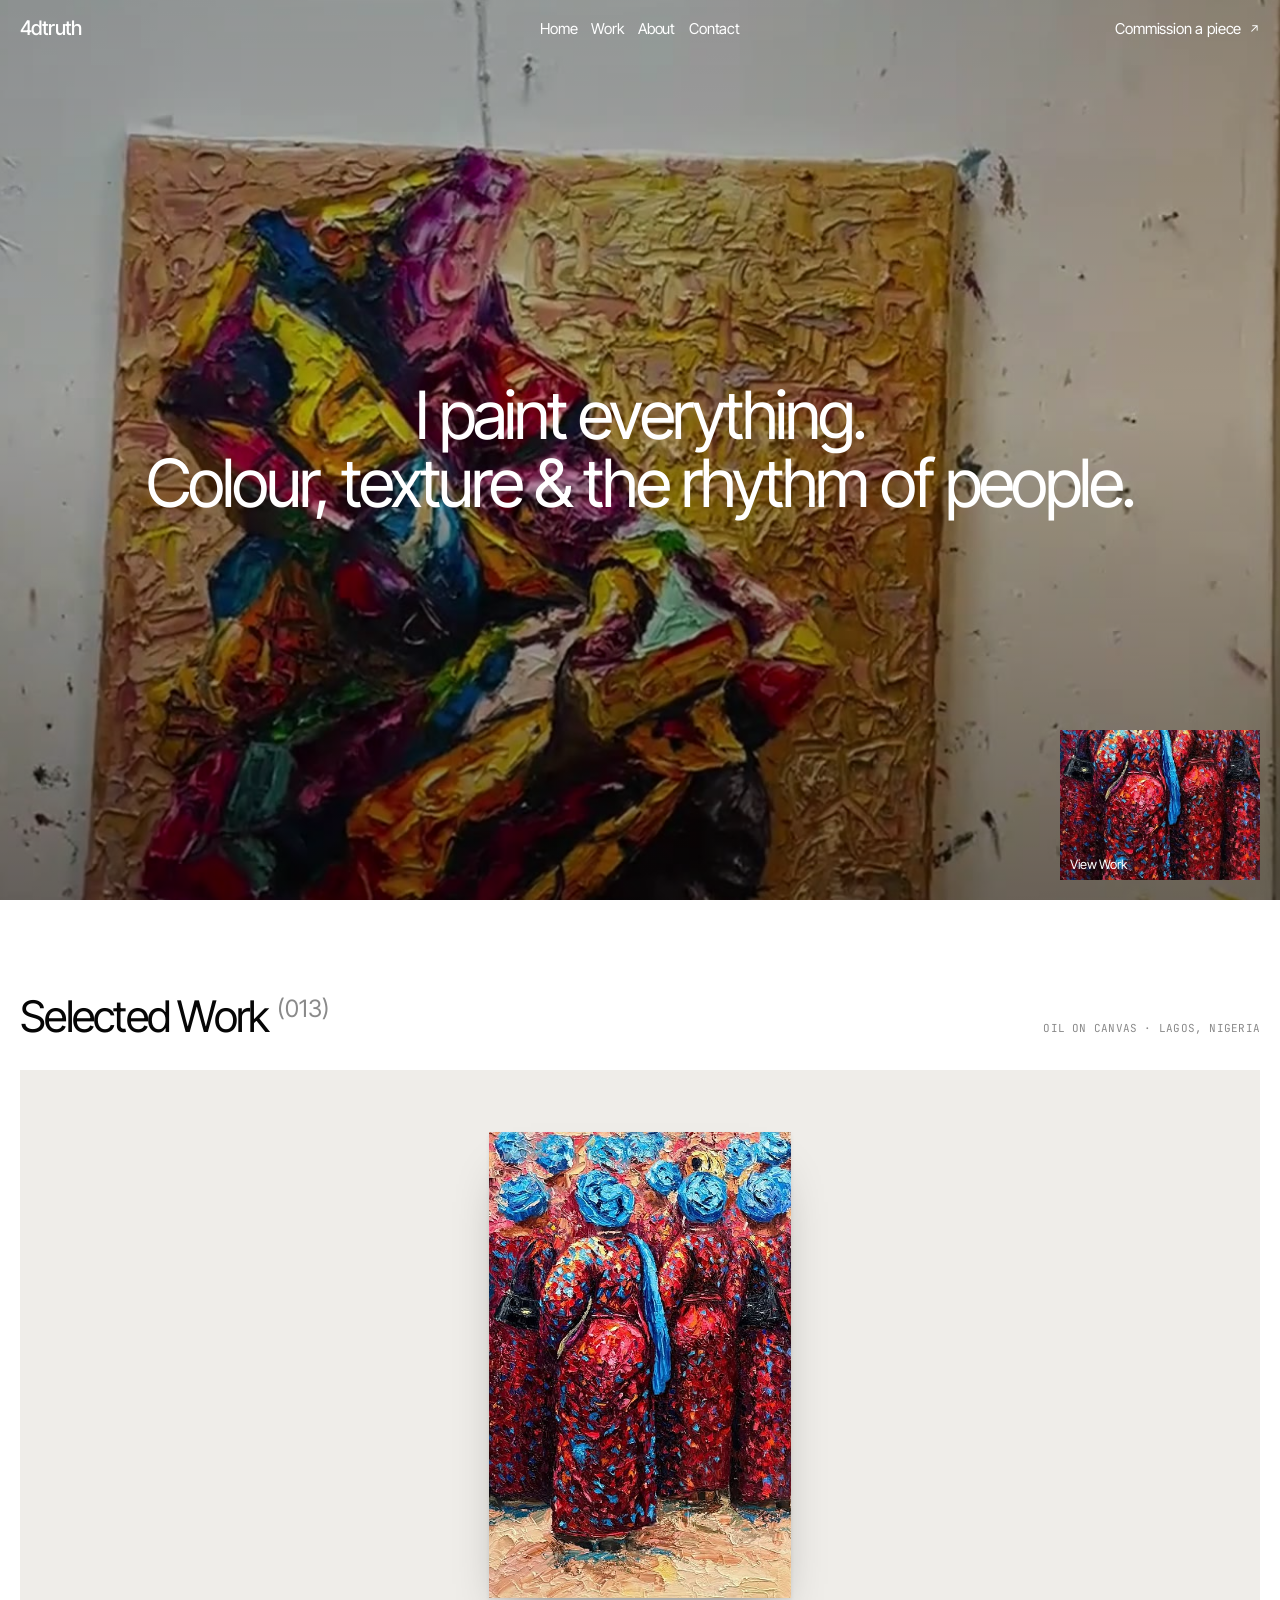
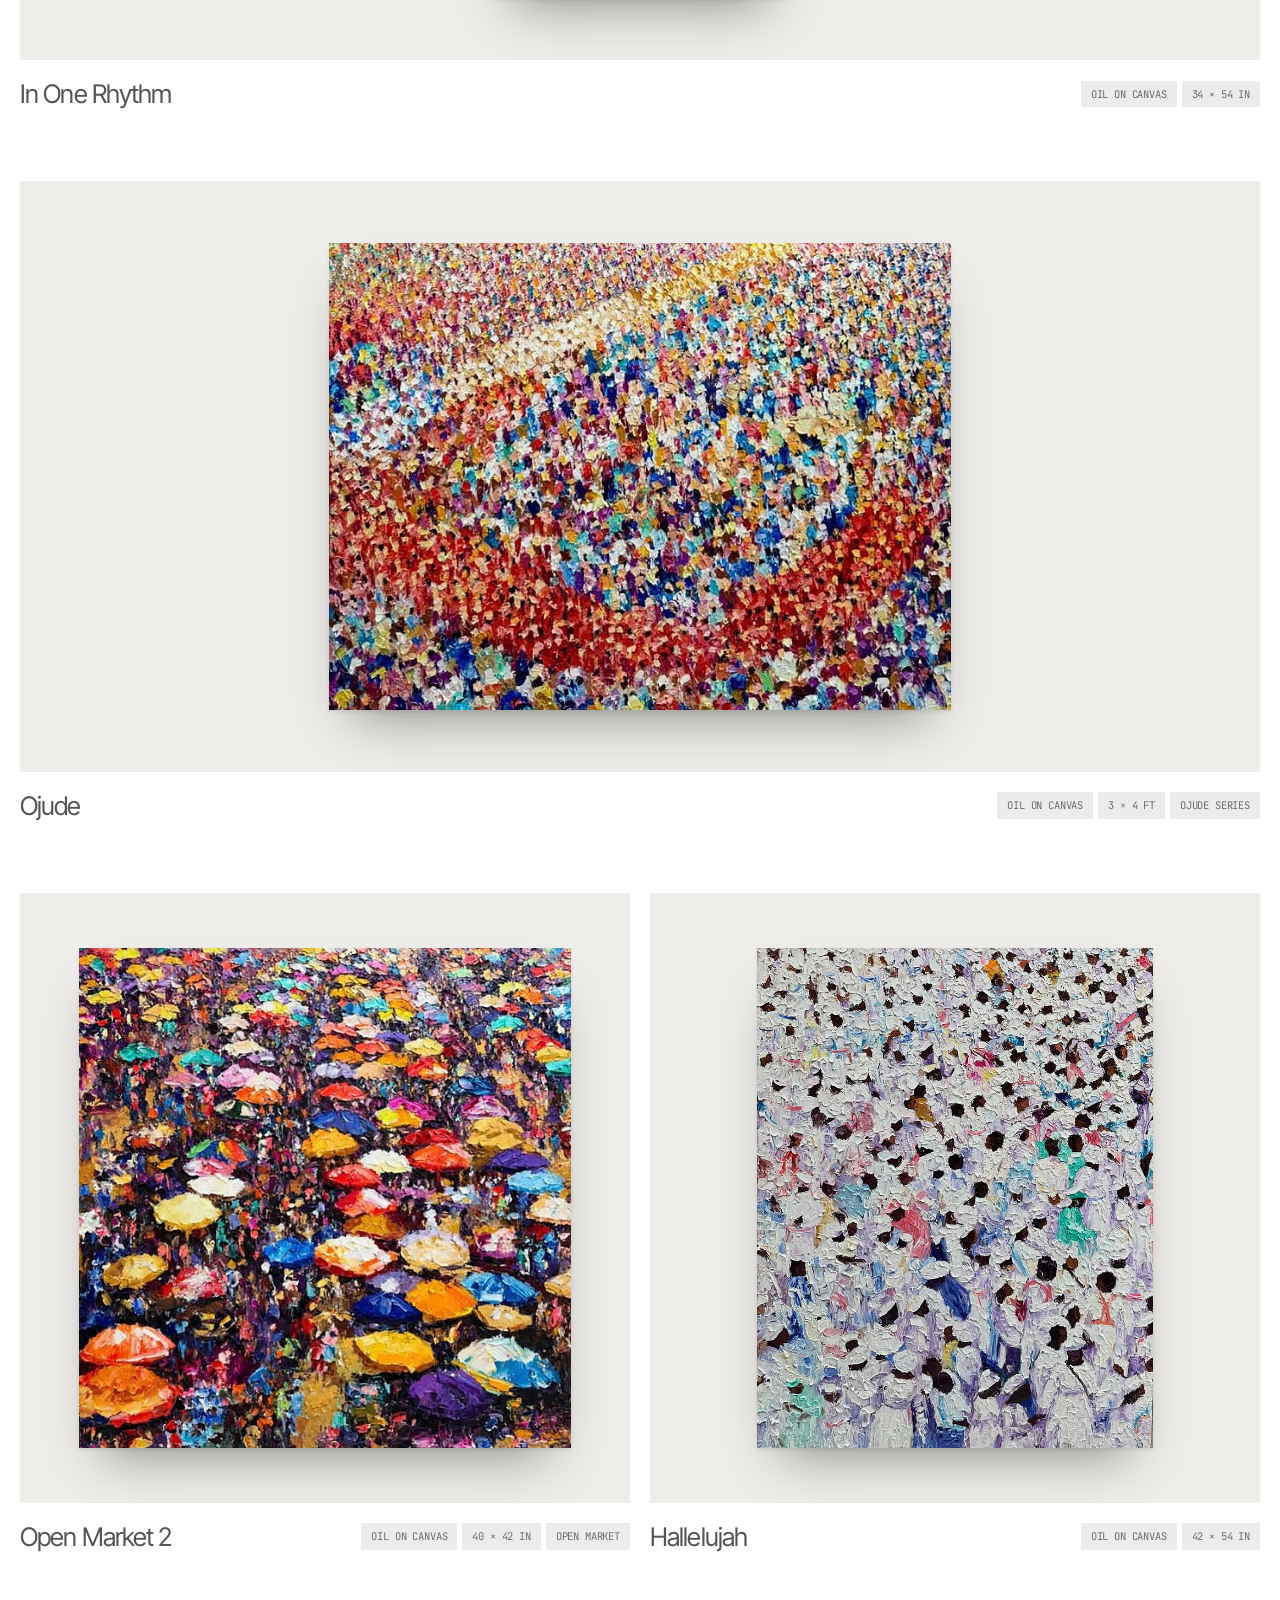
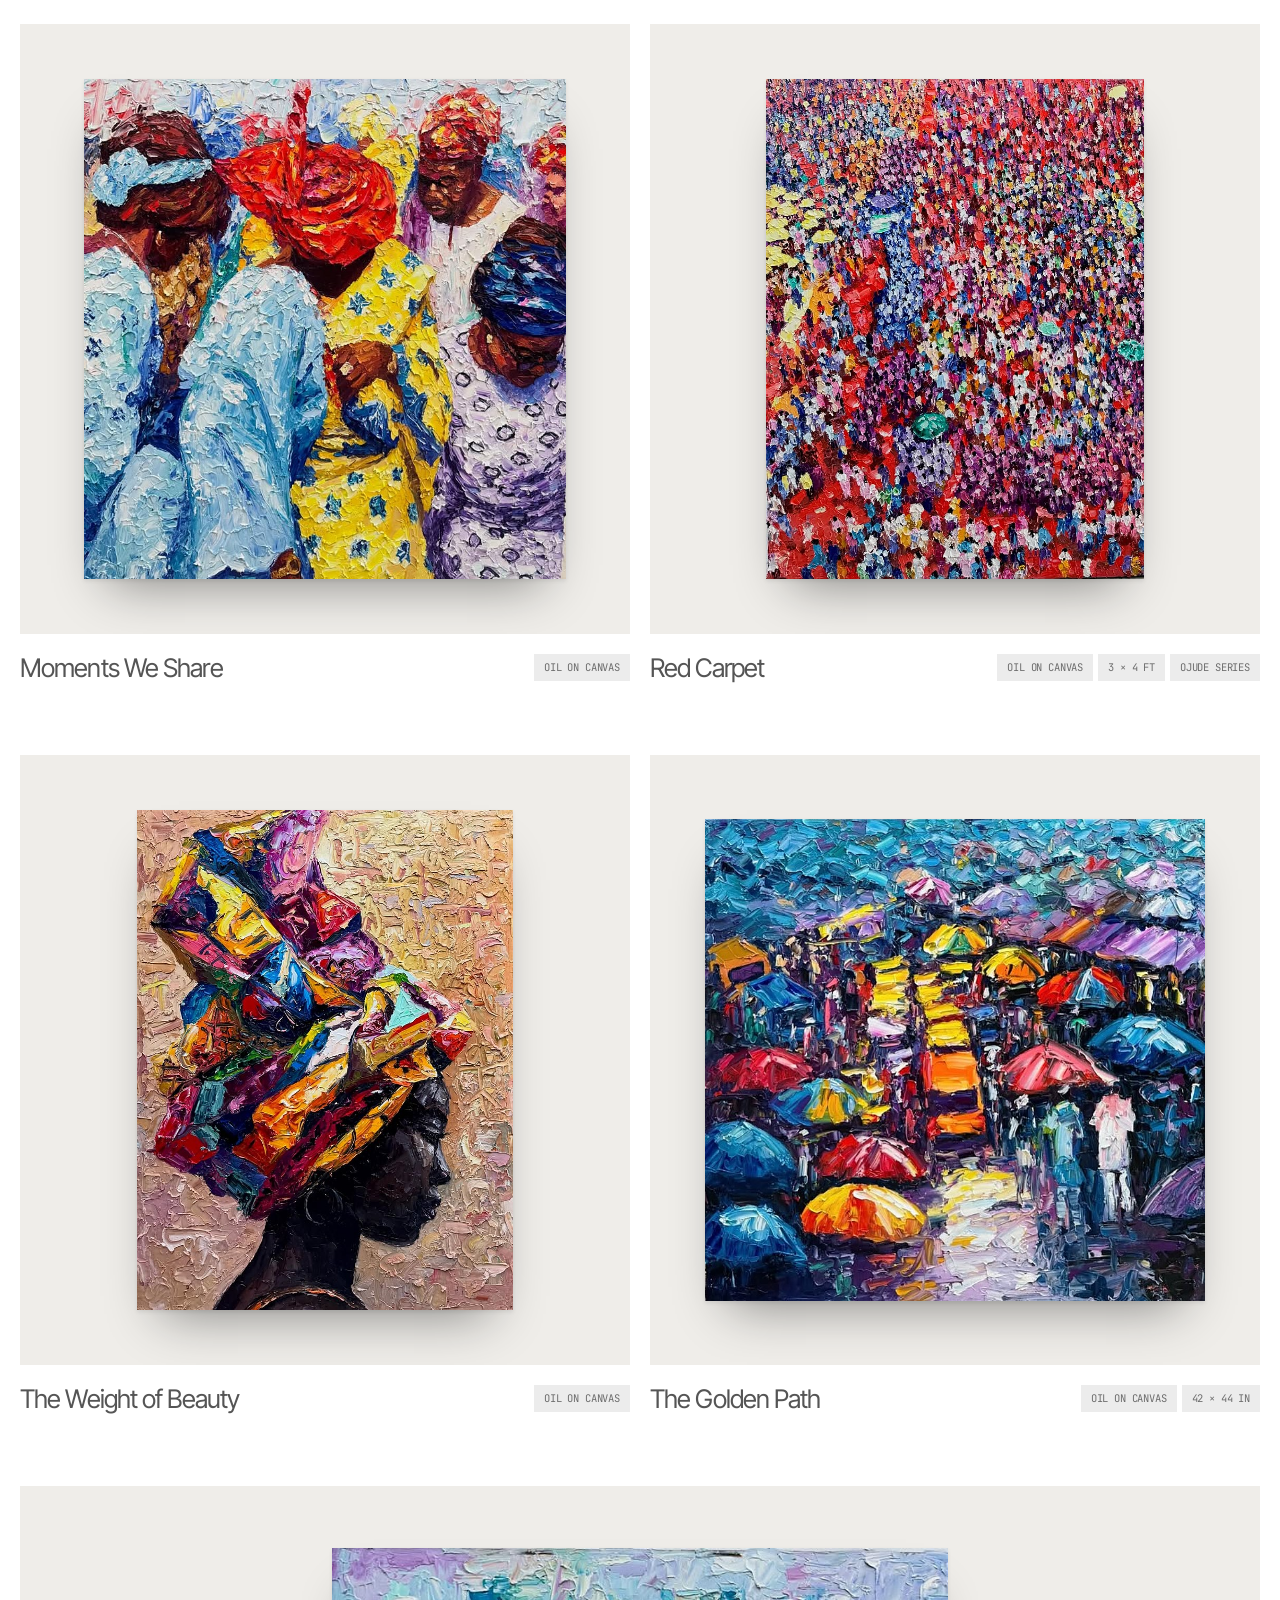
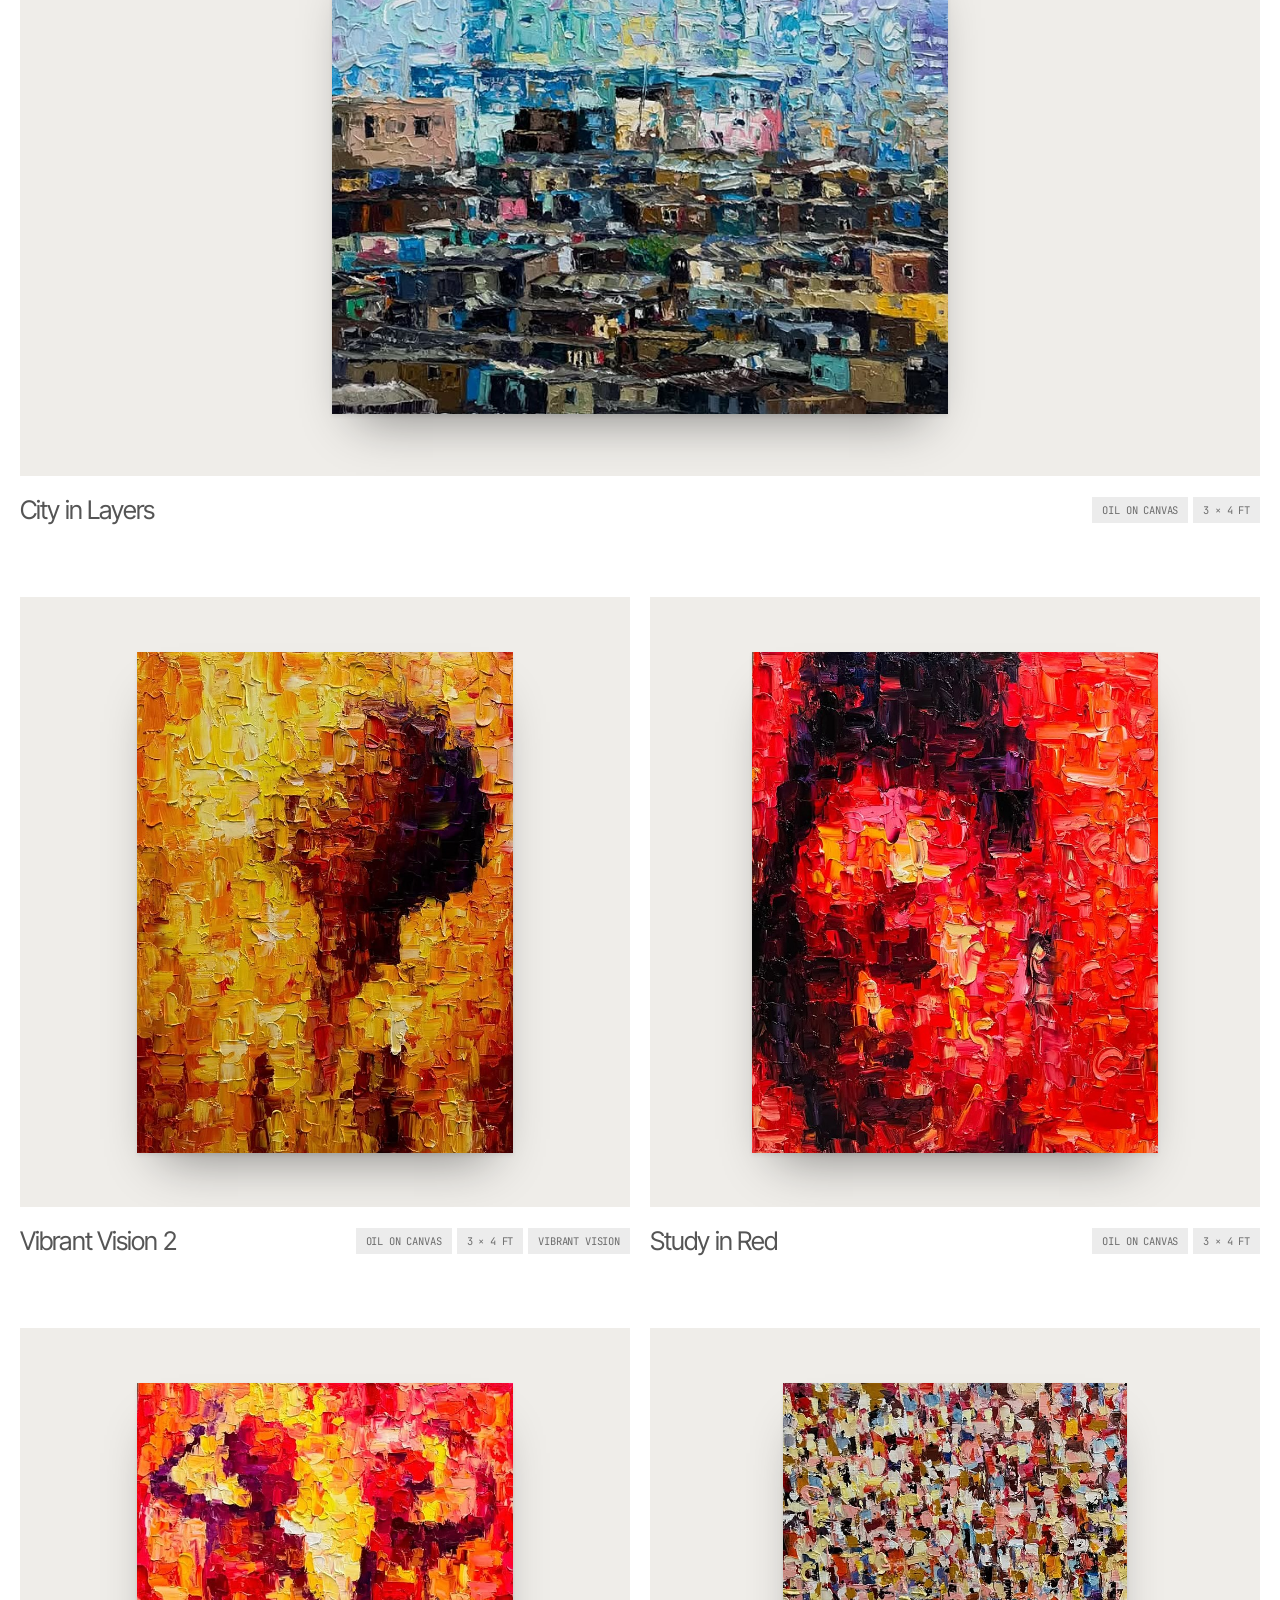
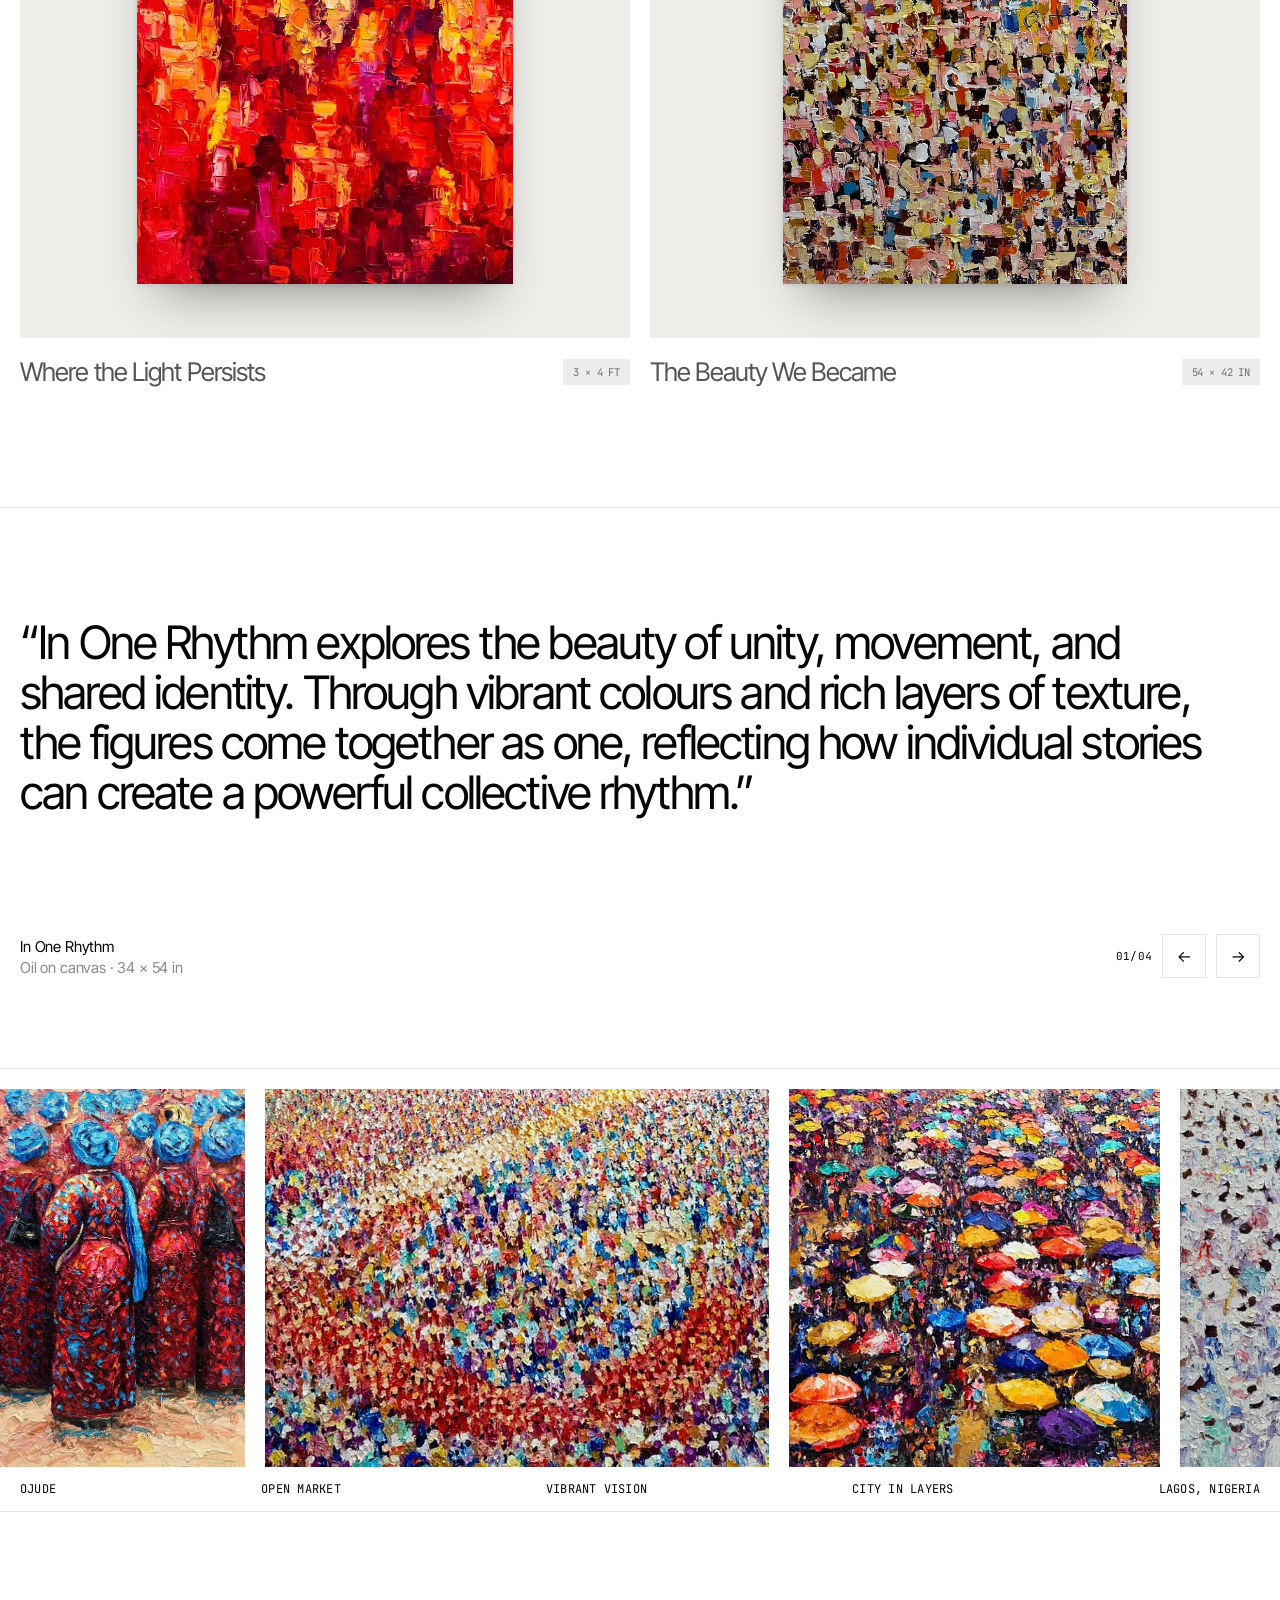
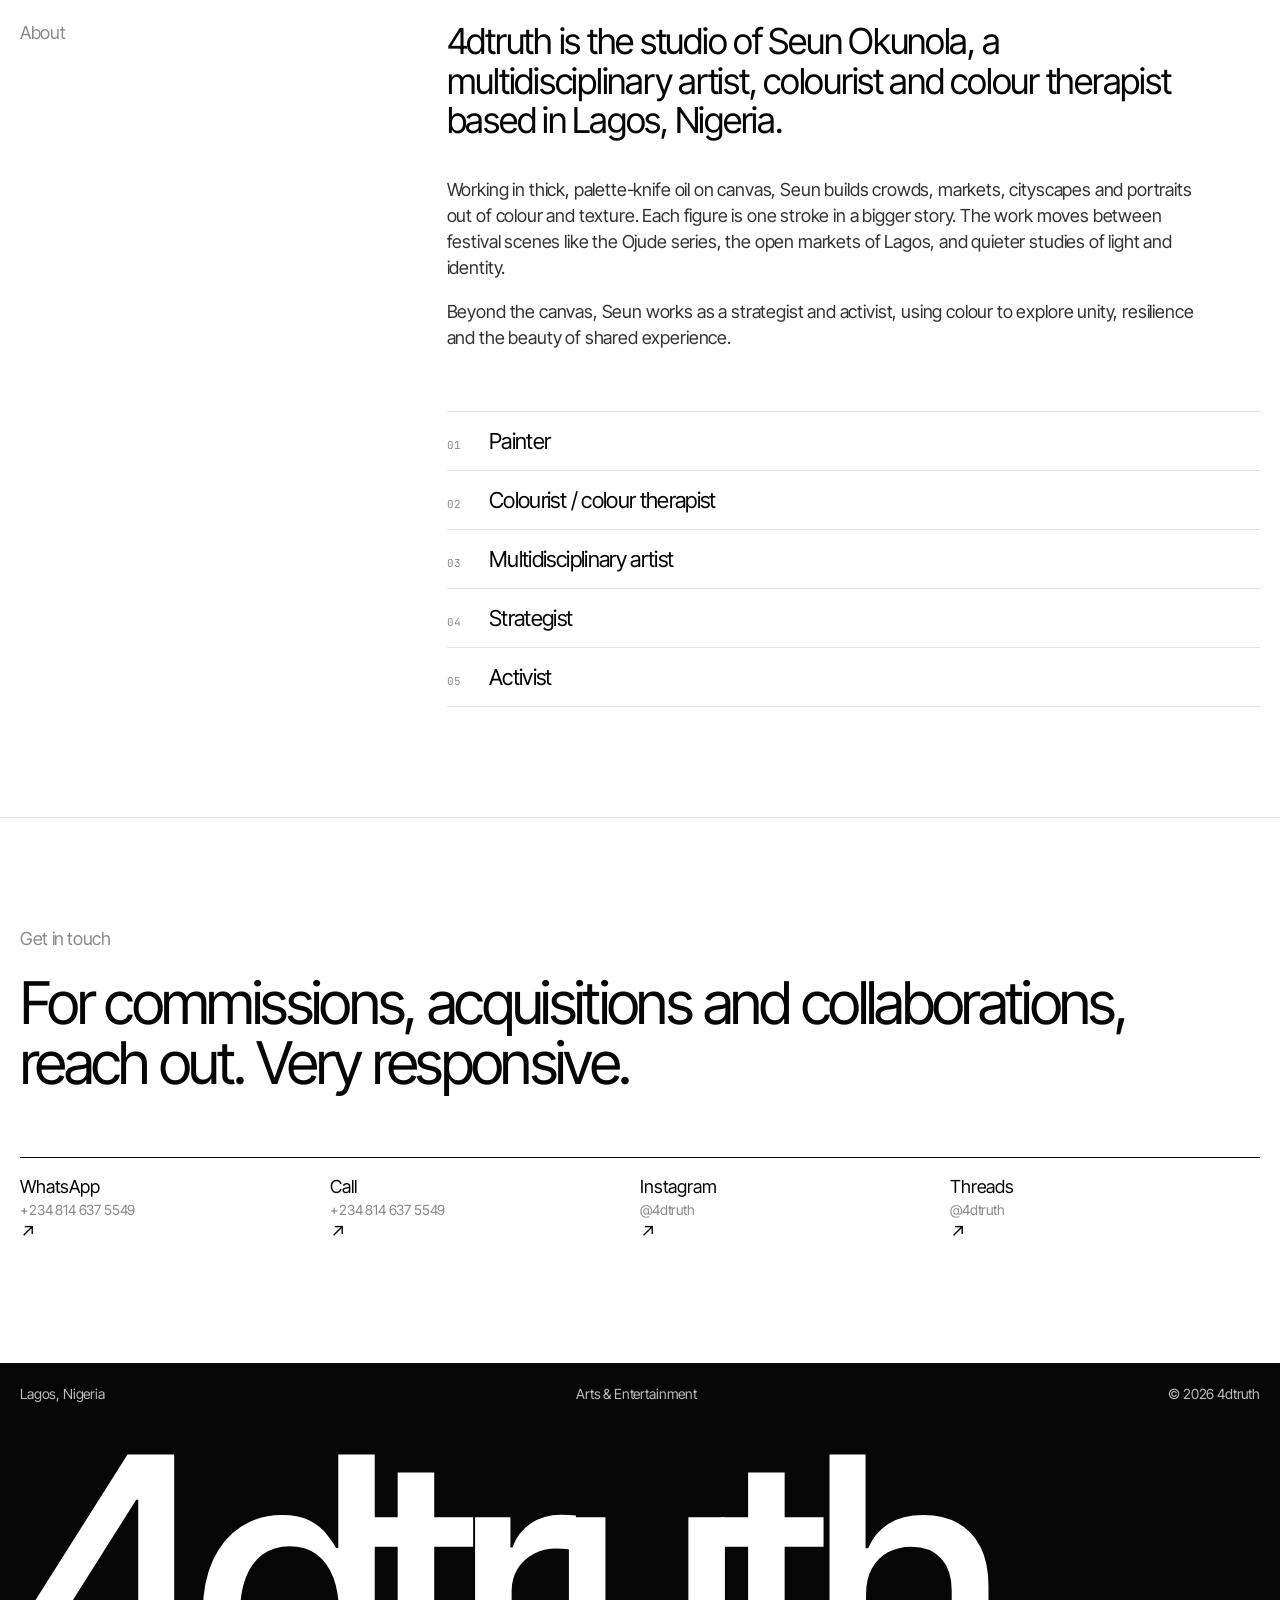
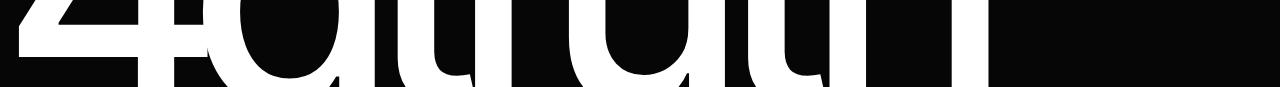
==== index.html @ c1be2c91 "Add 4dtruth portfolio website Static site modelled on the ouiwill.com layout: video hero, selected w" ====
<!DOCTYPE html>
<html lang="en">
<head>
  <meta charset="utf-8" />
  <meta name="viewport" content="width=device-width, initial-scale=1" />
  <title>4dtruth | Seun Okunola: Painter &amp; Colourist, Lagos</title>
  <meta name="description" content="4dtruth is the studio of Seun Okunola, a multidisciplinary artist and colourist based in Lagos, Nigeria. Textured oil paintings of crowds, markets, colour and people." />
  <meta property="og:title" content="4dtruth | Seun Okunola" />
  <meta property="og:description" content="I paint everything. Multidisciplinary artist and colourist based in Lagos, Nigeria." />
  <meta property="og:image" content="public/works/moments-we-share.jpg" />
  <link rel="icon" href="data:image/svg+xml,%3Csvg xmlns='http://www.w3.org/2000/svg' viewBox='0 0 32 32'%3E%3Crect width='32' height='32' fill='%23060606'/%3E%3Ctext x='16' y='22' font-family='Arial' font-weight='700' font-size='15' fill='white' text-anchor='middle'%3E4d%3C/text%3E%3C/svg%3E" />
  <link rel="preconnect" href="https://fonts.googleapis.com" />
  <link rel="preconnect" href="https://fonts.gstatic.com" crossorigin />
  <link href="https://fonts.googleapis.com/css2?family=Inter+Tight:wght@300;400;500&family=JetBrains+Mono:wght@400&display=swap" rel="stylesheet" />
  <link rel="stylesheet" href="styles.css" />
</head>
<body>
  <header class="site-header" id="header">
    <a href="#top" class="logo">4dtruth</a>
    <nav class="nav">
      <a href="#top">Home</a>
      <a href="#work">Work</a>
      <a href="#about">About</a>
      <a href="#contact">Contact</a>
    </nav>
    <a href="#contact" class="cta">Commission a piece <span aria-hidden="true">↗</span></a>
  </header>

  <main id="top">
    <!-- Hero -->
    <section class="hero">
      <video class="hero-media" autoplay muted loop playsinline poster="public/media/studio-poster.jpg">
        <source src="public/media/studio.mp4" type="video/mp4" />
      </video>
      <div class="hero-shade"></div>
      <h1 class="hero-title">I paint everything.<br />Colour, texture &amp; the rhythm of people.</h1>
      <a href="#work" class="hero-tile" aria-label="View selected work">
        <img src="public/works/in-one-rhythm.jpg" alt="" />
        <span>View Work</span>
      </a>
    </section>

    <!-- Work -->
    <section class="work" id="work">
      <div class="section-head">
        <h2>Selected Work <span class="count">(<span id="work-count">00</span>)</span></h2>
        <p class="mono">Oil on canvas · Lagos, Nigeria</p>
      </div>
      <div class="grid" id="grid"></div>
    </section>

    <!-- Statements slider -->
    <section class="statements" aria-label="Artist statements">
      <div class="statement-track" id="statements"></div>
      <div class="statement-foot">
        <div class="statement-meta" id="statement-meta"></div>
        <div class="statement-ctrl">
          <span class="mono" id="statement-index">01/04</span>
          <button class="arrow" id="prev" aria-label="Previous">←</button>
          <button class="arrow" id="next" aria-label="Next">→</button>
        </div>
      </div>
    </section>

    <!-- Moving strip of works -->
    <section class="strip" aria-label="Works in motion">
      <div class="strip-track" id="strip"></div>
      <div class="strip-names mono">
        <span>Ojude</span><span>Open Market</span><span>Vibrant Vision</span><span>City in Layers</span><span>Lagos, Nigeria</span>
      </div>
    </section>

    <!-- About -->
    <section class="about" id="about">
      <p class="label">About</p>
      <div class="about-body">
        <p class="lead">4dtruth is the studio of Seun Okunola, a multidisciplinary artist, colourist and colour therapist based in Lagos, Nigeria.</p>
        <p>Working in thick, palette-knife oil on canvas, Seun builds crowds, markets, cityscapes and portraits out of colour and texture. Each figure is one stroke in a bigger story. The work moves between festival scenes like the Ojude series, the open markets of Lagos, and quieter studies of light and identity.</p>
        <p>Beyond the canvas, Seun works as a strategist and activist, using colour to explore unity, resilience and the beauty of shared experience.</p>
      </div>
      <ul class="disciplines">
        <li><span class="mono">01</span>Painter</li>
        <li><span class="mono">02</span>Colourist / colour therapist</li>
        <li><span class="mono">03</span>Multidisciplinary artist</li>
        <li><span class="mono">04</span>Strategist</li>
        <li><span class="mono">05</span>Activist</li>
      </ul>
    </section>

    <!-- Contact -->
    <section class="contact" id="contact">
      <p class="label">Get in touch</p>
      <h2 class="contact-title">For commissions, acquisitions and collaborations, reach out. Very responsive.</h2>
      <div class="contact-links">
        <a href="https://wa.me/2348146375549" target="_blank" rel="noopener">WhatsApp <span>+234 814 637 5549</span> ↗</a>
        <a href="tel:+2348146375549">Call <span>+234 814 637 5549</span> ↗</a>
        <a href="https://www.instagram.com/4dtruth/" target="_blank" rel="noopener">Instagram <span>@4dtruth</span> ↗</a>
        <a href="https://www.threads.net/@4dtruth" target="_blank" rel="noopener">Threads <span>@4dtruth</span> ↗</a>
      </div>
    </section>
  </main>

  <footer class="footer">
    <div class="footer-row">
      <span>Lagos, Nigeria</span>
      <span>Arts &amp; Entertainment</span>
      <span>© <span id="year"></span> 4dtruth</span>
    </div>
    <div class="wordmark">4dtruth</div>
  </footer>

  <!-- Lightbox -->
  <div class="lightbox" id="lightbox" aria-hidden="true" role="dialog" aria-modal="true">
    <button class="lb-close" id="lb-close" aria-label="Close">Close ✕</button>
    <button class="lb-nav lb-prev" id="lb-prev" aria-label="Previous work">←</button>
    <figure class="lb-figure">
      <img id="lb-img" alt="" />
      <figcaption>
        <h3 id="lb-title"></h3>
        <div class="tags" id="lb-tags"></div>
        <p id="lb-desc"></p>
      </figcaption>
    </figure>
    <button class="lb-nav lb-next" id="lb-next" aria-label="Next work">→</button>
  </div>

  <script src="main.js"></script>
</body>
</html>
---- styles.css ----
:root {
  --ink: #060606;
  --muted: #8a8a8a;
  --line: #e4e4e4;
  --tag: #ececec;
  --bg: #ffffff;
  --pad: 20px;
  --sans: "Inter Tight", "Helvetica Neue", Helvetica, Arial, sans-serif;
  --mono: "JetBrains Mono", ui-monospace, Menlo, monospace;
}

* { box-sizing: border-box; margin: 0; padding: 0; }
html { scroll-behavior: smooth; }
body {
  font-family: var(--sans);
  color: var(--ink);
  background: var(--bg);
  font-weight: 400;
  letter-spacing: -0.01em;
  -webkit-font-smoothing: antialiased;
}
img, video { display: block; max-width: 100%; }
a { color: inherit; text-decoration: none; }
button { font: inherit; color: inherit; background: none; border: 0; cursor: pointer; }
.mono { font-family: var(--mono); font-size: 11px; letter-spacing: 0.02em; text-transform: uppercase; }

/* Header */
.site-header {
  position: fixed; inset: 0 0 auto 0; z-index: 50;
  display: grid; grid-template-columns: 1fr auto 1fr; align-items: center;
  padding: 16px var(--pad);
  color: #fff;
  transition: color .35s ease, background-color .35s ease;
}
.site-header.solid { color: var(--ink); background: rgba(255,255,255,.92); backdrop-filter: blur(10px); }
.logo { font-size: 20px; font-weight: 500; letter-spacing: -0.03em; }
.nav { display: flex; gap: 14px; font-size: 15px; }
.nav a, .cta { opacity: 1; transition: opacity .2s; }
.nav a:hover, .cta:hover { opacity: .55; }
.cta { justify-self: end; font-size: 15px; }
.cta span { font-size: 12px; margin-left: 4px; }

/* Hero */
.hero { position: relative; height: 100vh; min-height: 560px; overflow: hidden; background: #111; }
.hero-media { position: absolute; inset: 0; width: 100%; height: 100%; object-fit: cover; transform: scale(1.04); }
.hero-shade { position: absolute; inset: 0; background: linear-gradient(180deg, rgba(0,0,0,.35) 0%, rgba(0,0,0,.25) 45%, rgba(0,0,0,.5) 100%); }
.hero-title {
  position: absolute; left: 50%; top: 50%; transform: translate(-50%, -50%);
  width: min(92vw, 1100px); text-align: center; color: #fff;
  font-weight: 400; font-size: clamp(34px, 5.2vw, 72px); line-height: 1.02; letter-spacing: -0.045em;
}
.hero-tile {
  position: absolute; right: var(--pad); bottom: var(--pad);
  width: 200px; aspect-ratio: 4/3; overflow: hidden; color: #fff;
}
.hero-tile img { width: 100%; height: 100%; object-fit: cover; transition: transform .6s ease; }
.hero-tile:hover img { transform: scale(1.06); }
.hero-tile span { position: absolute; left: 10px; bottom: 8px; font-size: 13px; }

/* Section head */
.section-head {
  display: flex; justify-content: space-between; align-items: baseline;
  padding: 90px var(--pad) 28px;
}
.section-head h2 { font-size: clamp(28px, 3.4vw, 48px); font-weight: 400; letter-spacing: -0.04em; }
.count { color: var(--muted); font-size: .55em; vertical-align: super; letter-spacing: 0; }
.section-head .mono { color: var(--muted); }

/* Grid */
.grid { display: grid; grid-template-columns: 1fr 1fr; gap: 72px 20px; padding: 0 var(--pad) 120px; }
.card { cursor: pointer; }
.card.wide { grid-column: 1 / -1; }
/* Each painting hangs whole on a soft "gallery wall", never cropped */
.card-media {
  position: relative; overflow: hidden; background: var(--wall, #efede9);
  aspect-ratio: 1 / 1; display: flex; align-items: center; justify-content: center;
  padding: 9%;
}
.card.wide .card-media { aspect-ratio: 21 / 10; padding: 5% 8%; }
.card-media img {
  width: auto; height: auto; max-width: 100%; max-height: 100%; object-fit: contain;
  box-shadow: 0 2px 4px rgba(0,0,0,.08), 0 28px 50px -24px rgba(0,0,0,.45);
  transition: transform 1.1s cubic-bezier(.2,.7,.2,1);
}
.card:hover .card-media img { transform: scale(1.03); }
.card-info { display: flex; justify-content: space-between; align-items: center; gap: 16px; padding-top: 18px; }
.card-info h3 { font-size: clamp(22px, 2vw, 28px); font-weight: 400; letter-spacing: -0.035em; color: #555; transition: color .2s; white-space: nowrap; }
.card:hover .card-info h3 { color: var(--ink); }
.tags { display: flex; flex-wrap: wrap; gap: 5px; justify-content: flex-end; }
.tag { font-family: var(--mono); font-size: 10.5px; text-transform: uppercase; color: #6d6d6d; background: var(--tag); padding: 8px 10px; line-height: 1; }

/* Statements */
.statements { border-top: 1px solid var(--line); padding: 110px var(--pad) 90px; overflow: hidden; }
.statement-track { position: relative; min-height: 260px; }
.statement {
  position: absolute; inset: 0;
  font-size: clamp(26px, 3.6vw, 52px); line-height: 1.08; letter-spacing: -0.04em; max-width: 1200px;
  opacity: 0; transform: translateY(20px); transition: opacity .7s ease, transform .7s ease;
}
.statement.active { opacity: 1; transform: none; position: relative; }
.statement-foot { display: flex; justify-content: space-between; align-items: flex-end; margin-top: 56px; gap: 20px; }
.statement-meta { font-size: 15px; line-height: 1.4; }
.statement-meta small { display: block; color: var(--muted); font-size: 15px; }
.statement-ctrl { display: flex; align-items: center; gap: 10px; }
.arrow { width: 44px; height: 44px; border: 1px solid var(--line); font-size: 16px; transition: background .2s, color .2s; }
.arrow:hover { background: var(--ink); color: #fff; }

/* Moving strip */
.strip { overflow: hidden; border-top: 1px solid var(--line); padding-top: 20px; }
.strip-track { display: flex; gap: 20px; width: max-content; animation: drift 70s linear infinite; }
.strip:hover .strip-track { animation-play-state: paused; }
.strip-track img { height: clamp(260px, 42vh, 460px); width: auto; }
@keyframes drift { to { transform: translateX(-50%); } }
.strip-names { display: flex; justify-content: space-between; padding: 14px var(--pad); border-bottom: 1px solid var(--line); font-size: 12px; }

/* About */
.about { display: grid; grid-template-columns: 1fr 2fr; gap: 20px; padding: 110px var(--pad); border-bottom: 1px solid var(--line); }
.label { color: var(--muted); font-size: 18px; letter-spacing: -0.02em; }
.about-body p { font-size: 18px; line-height: 1.45; max-width: 760px; color: #333; }
.about-body p + p { margin-top: 18px; }
.about-body .lead { font-size: clamp(26px, 2.8vw, 40px); line-height: 1.1; letter-spacing: -0.035em; color: var(--ink); margin-bottom: 36px; }
.disciplines { grid-column: 2; list-style: none; margin-top: 40px; border-top: 1px solid var(--line); }
.disciplines li { display: flex; gap: 28px; align-items: baseline; padding: 16px 0; border-bottom: 1px solid var(--line); font-size: 22px; letter-spacing: -0.03em; }
.disciplines .mono { color: var(--muted); }

/* Contact */
.contact { padding: 110px var(--pad) 120px; }
.contact-title { font-size: clamp(32px, 4.6vw, 68px); font-weight: 400; letter-spacing: -0.045em; line-height: 1.02; max-width: 1200px; margin: 24px 0 64px; }
.contact-links { display: grid; grid-template-columns: repeat(4, 1fr); border-top: 1px solid var(--ink); }
.contact-links a { padding: 18px 0 0; font-size: 18px; transition: opacity .2s; }
.contact-links a:hover { opacity: .5; }
.contact-links span { display: block; color: var(--muted); font-size: 14px; margin: 4px 0; }

/* Footer */
.footer { background: var(--ink); color: #fff; padding: 22px var(--pad) 0; overflow: hidden; }
.footer-row { display: flex; justify-content: space-between; font-size: 14px; color: #bbb; }
.wordmark { font-size: 27vw; font-weight: 500; letter-spacing: -0.07em; line-height: .8; margin: 40px 0 -2.5vw -1vw; white-space: nowrap; }

/* Lightbox */
.lightbox {
  position: fixed; inset: 0; z-index: 100; background: #fff;
  display: grid; grid-template-columns: 80px 1fr 80px; align-items: center;
  opacity: 0; pointer-events: none; transition: opacity .35s ease;
}
.lightbox.open { opacity: 1; pointer-events: auto; }
.lb-figure { display: grid; grid-template-columns: minmax(0, 1.6fr) minmax(260px, 1fr); gap: 48px; align-items: center; height: 100vh; padding: 70px 0; }
.lb-figure img { max-height: calc(100vh - 140px); width: auto; margin-left: auto; object-fit: contain; box-shadow: 0 30px 60px -30px rgba(0,0,0,.35); }
.lb-figure h3 { font-size: clamp(28px, 3vw, 44px); font-weight: 400; letter-spacing: -0.04em; margin-bottom: 18px; }
.lb-figure .tags { justify-content: flex-start; margin-bottom: 22px; }
.lb-figure p { font-size: 17px; line-height: 1.5; color: #444; max-width: 420px; }
.lb-close { position: absolute; top: 18px; right: var(--pad); font-size: 15px; }
.lb-nav { font-size: 22px; height: 100%; }
.lb-nav:hover { background: #f4f4f4; }

/* Reveal */
.reveal { opacity: 0; transform: translateY(28px); transition: opacity .9s ease, transform .9s cubic-bezier(.2,.7,.2,1); }
.reveal.in { opacity: 1; transform: none; }

/* Responsive */
@media (max-width: 860px) {
  .nav { display: none; }
  .site-header { grid-template-columns: 1fr auto; }
  .grid { grid-template-columns: 1fr; gap: 48px; }
  .card-media, .card.wide .card-media { aspect-ratio: 1 / 1; padding: 8%; }
  .card-info { flex-direction: column; align-items: flex-start; }
  .tags { justify-content: flex-start; }
  .hero-tile { width: 140px; }
  .about { grid-template-columns: 1fr; }
  .disciplines { grid-column: 1; }
  .contact-links { grid-template-columns: 1fr 1fr; gap: 24px 12px; }
  .strip-names { flex-wrap: wrap; gap: 8px 16px; }
  .lightbox { grid-template-columns: 44px 1fr 44px; }
  .lb-figure { grid-template-columns: 1fr; gap: 20px; overflow-y: auto; padding: 64px 0 32px; align-content: start; }
  .lb-figure img { max-height: 62vh; margin: 0 auto; }
  .section-head { flex-direction: column; gap: 8px; padding-top: 64px; }
}
@media (prefers-reduced-motion: reduce) {
  *, *::before, *::after { transition: none !important; animation: none !important; }
  .reveal { opacity: 1; transform: none; }
}
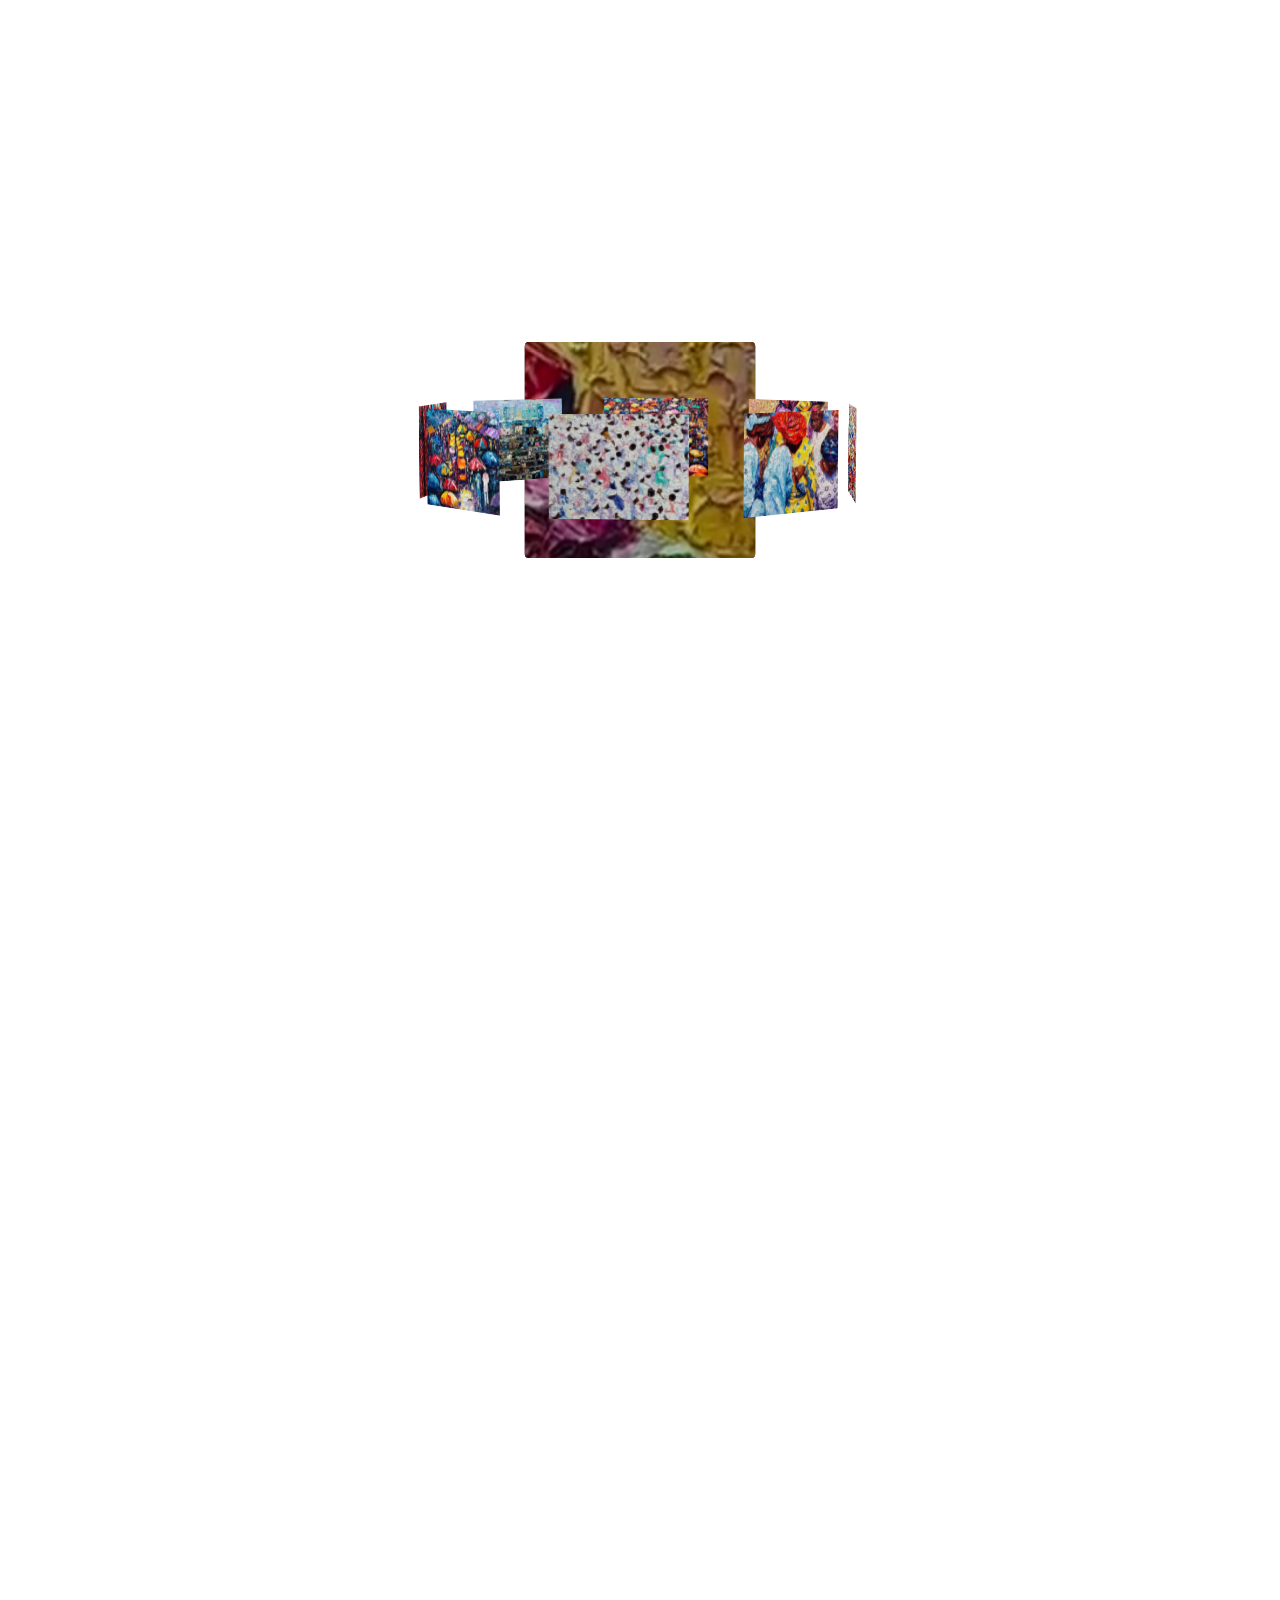
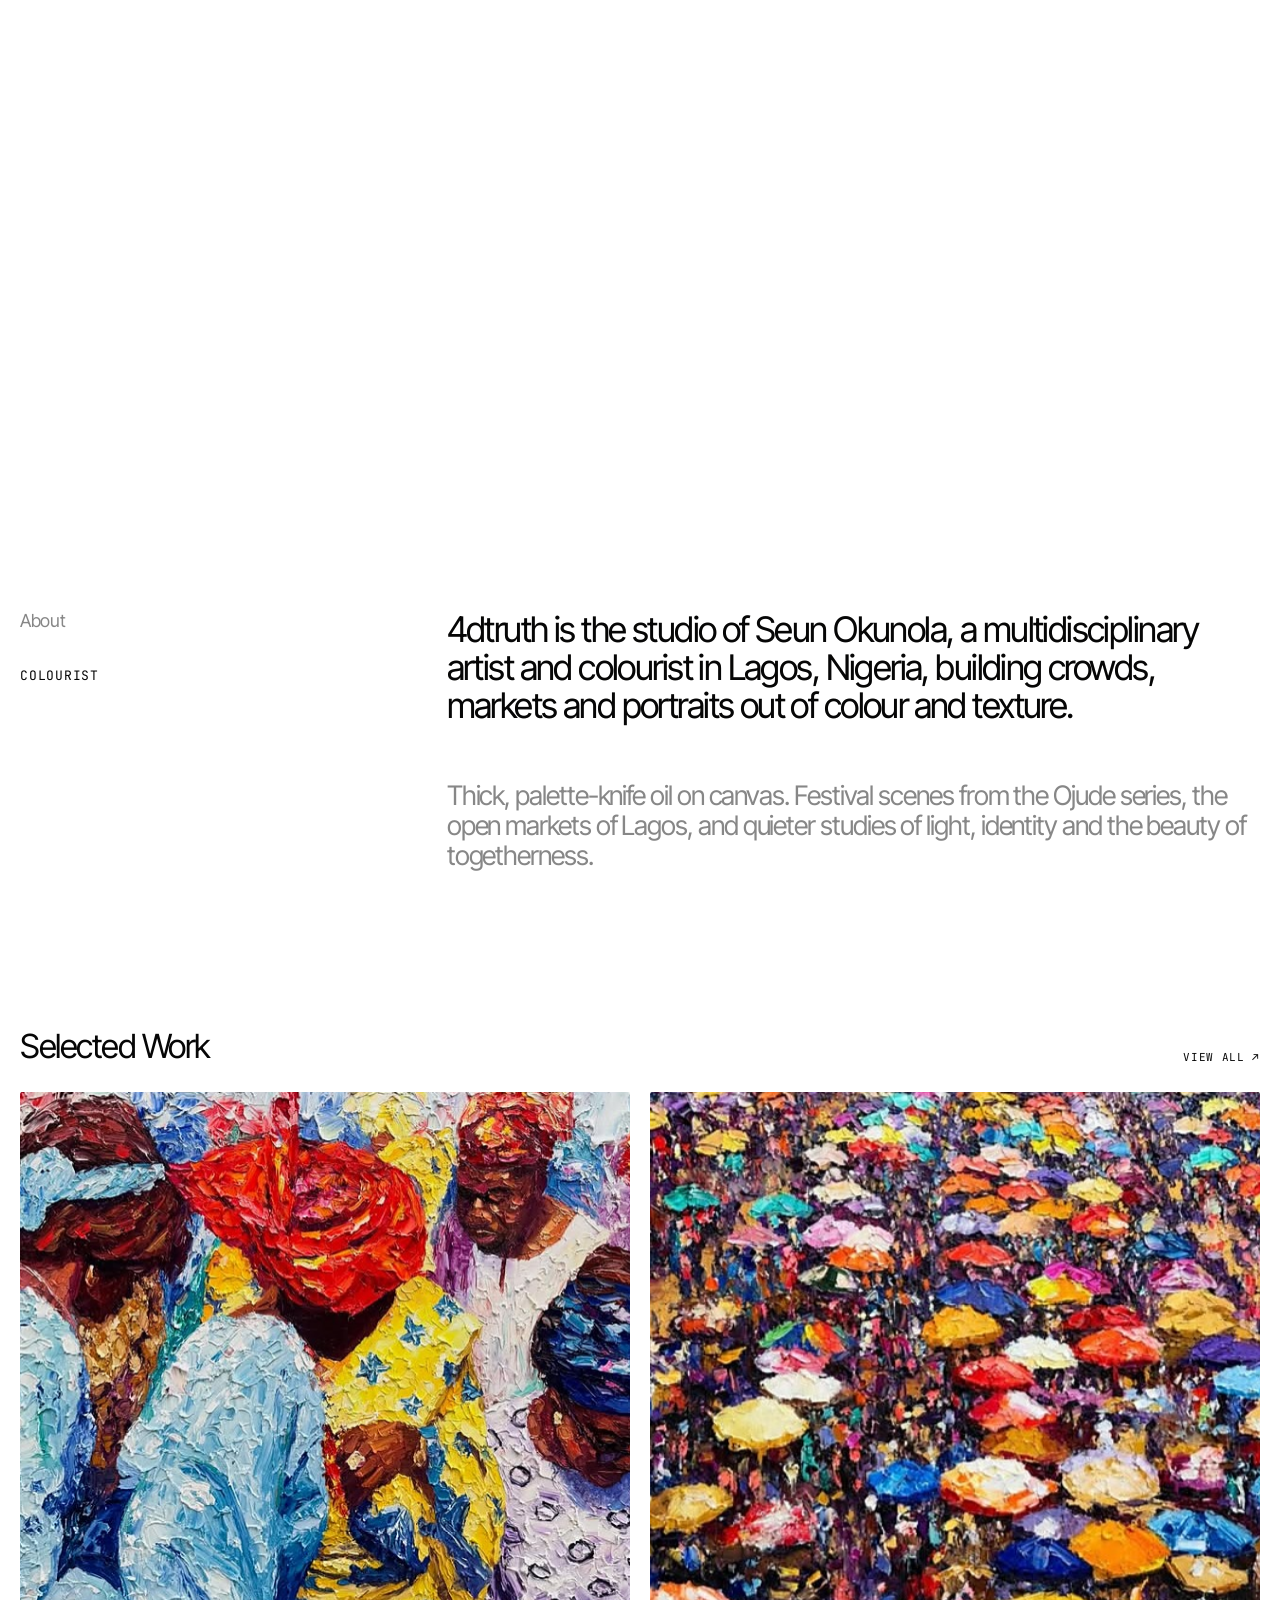
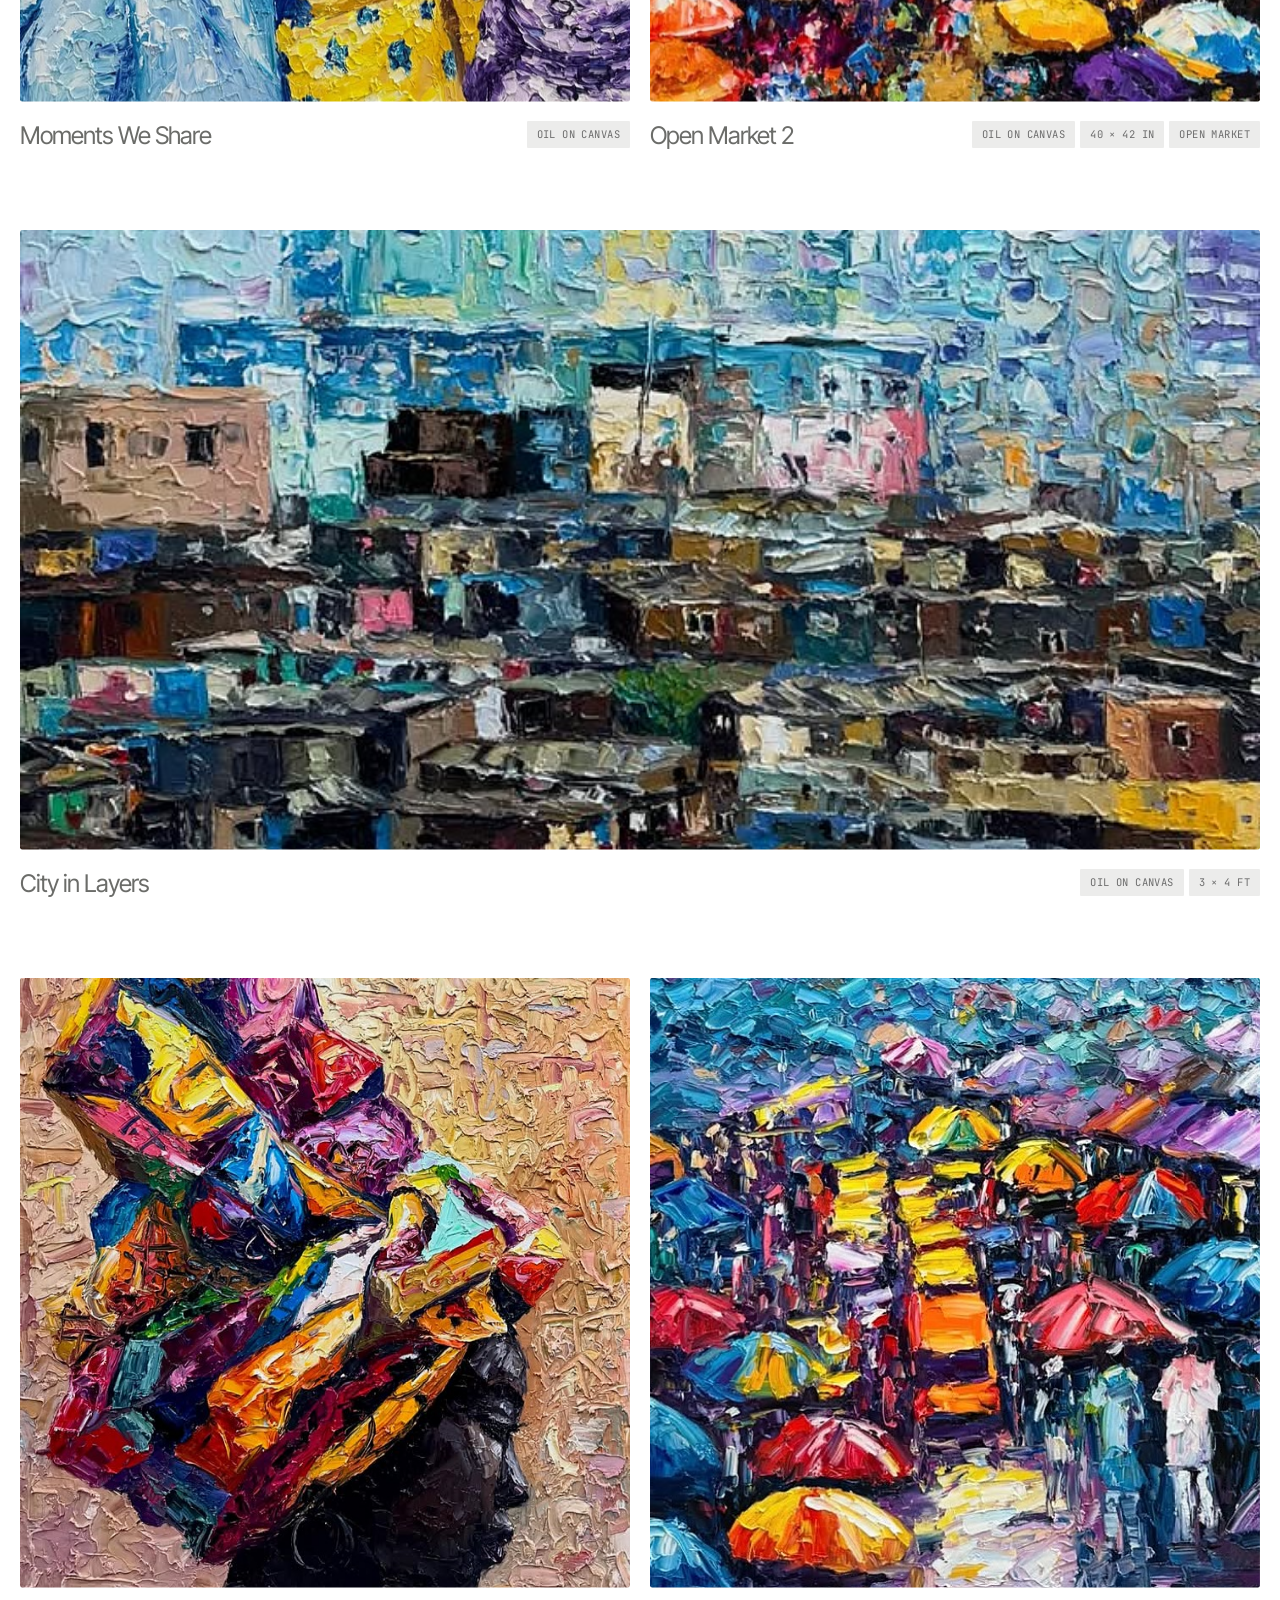
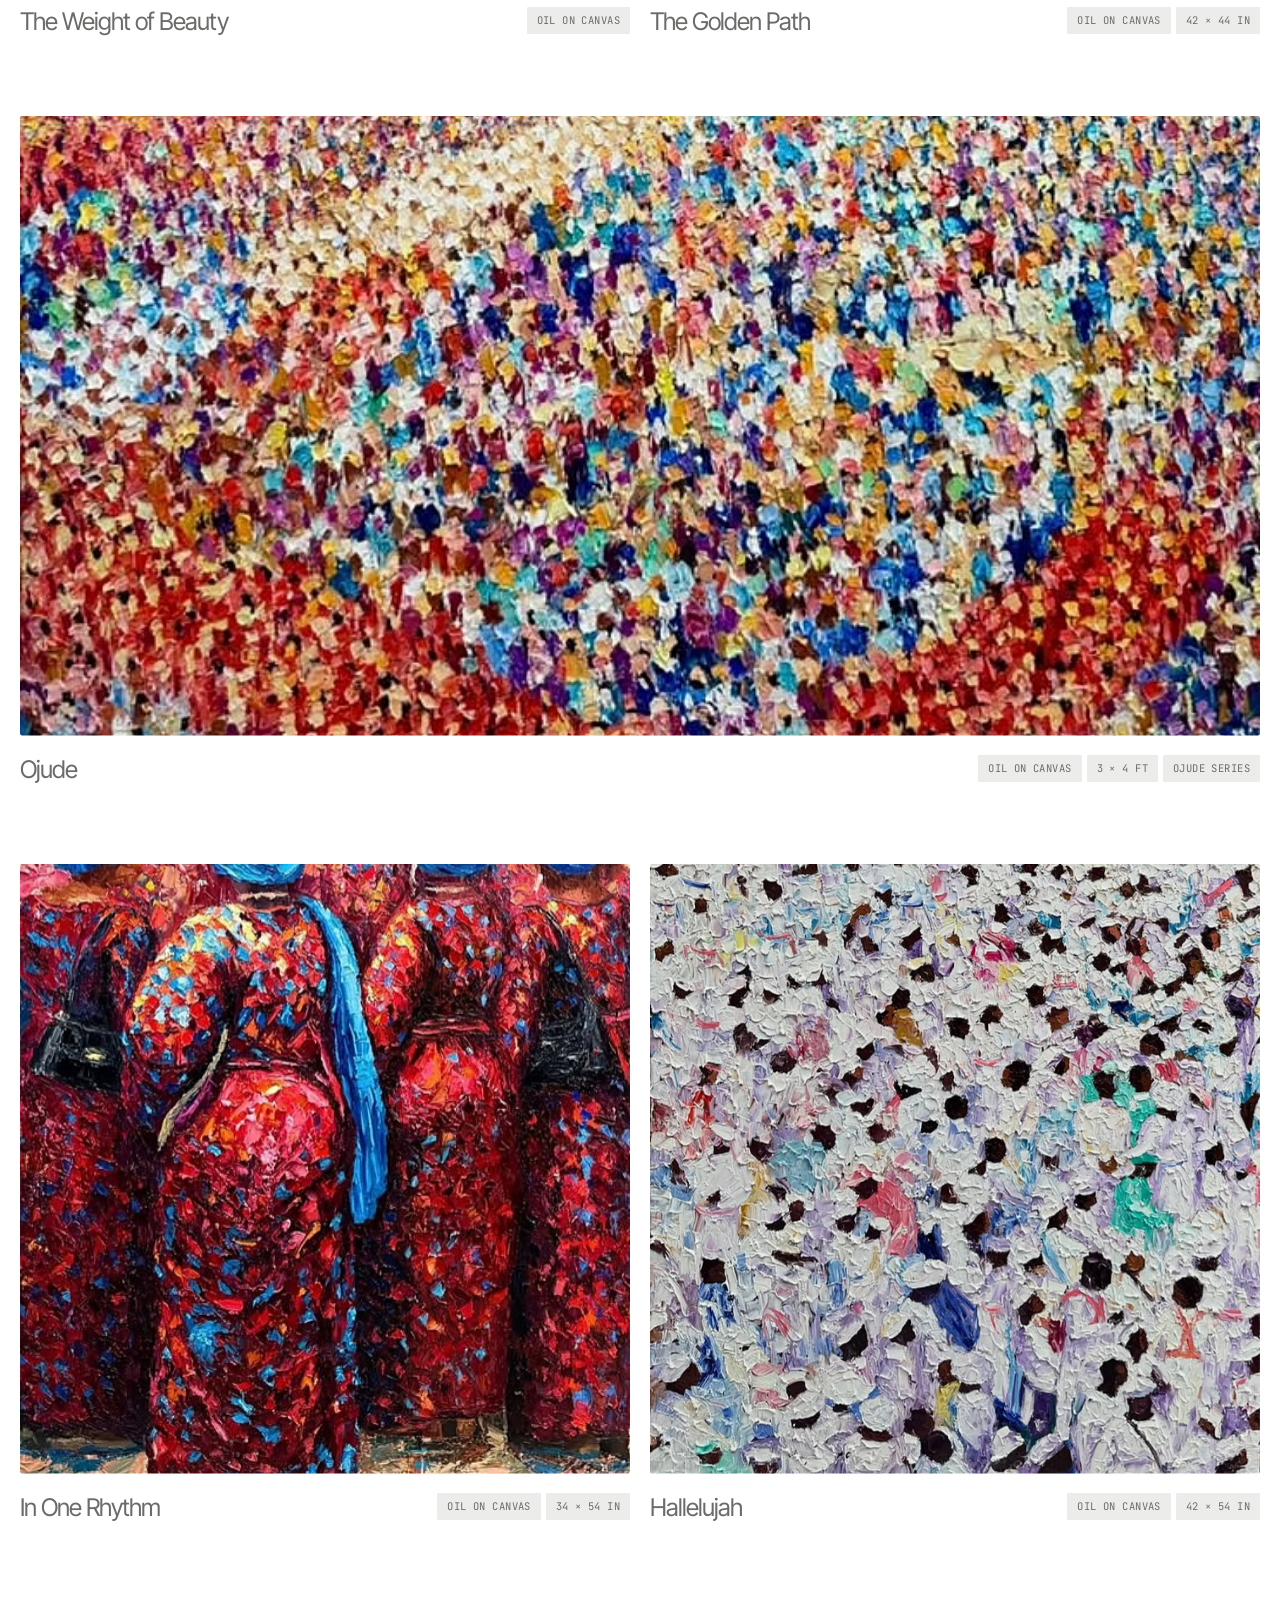
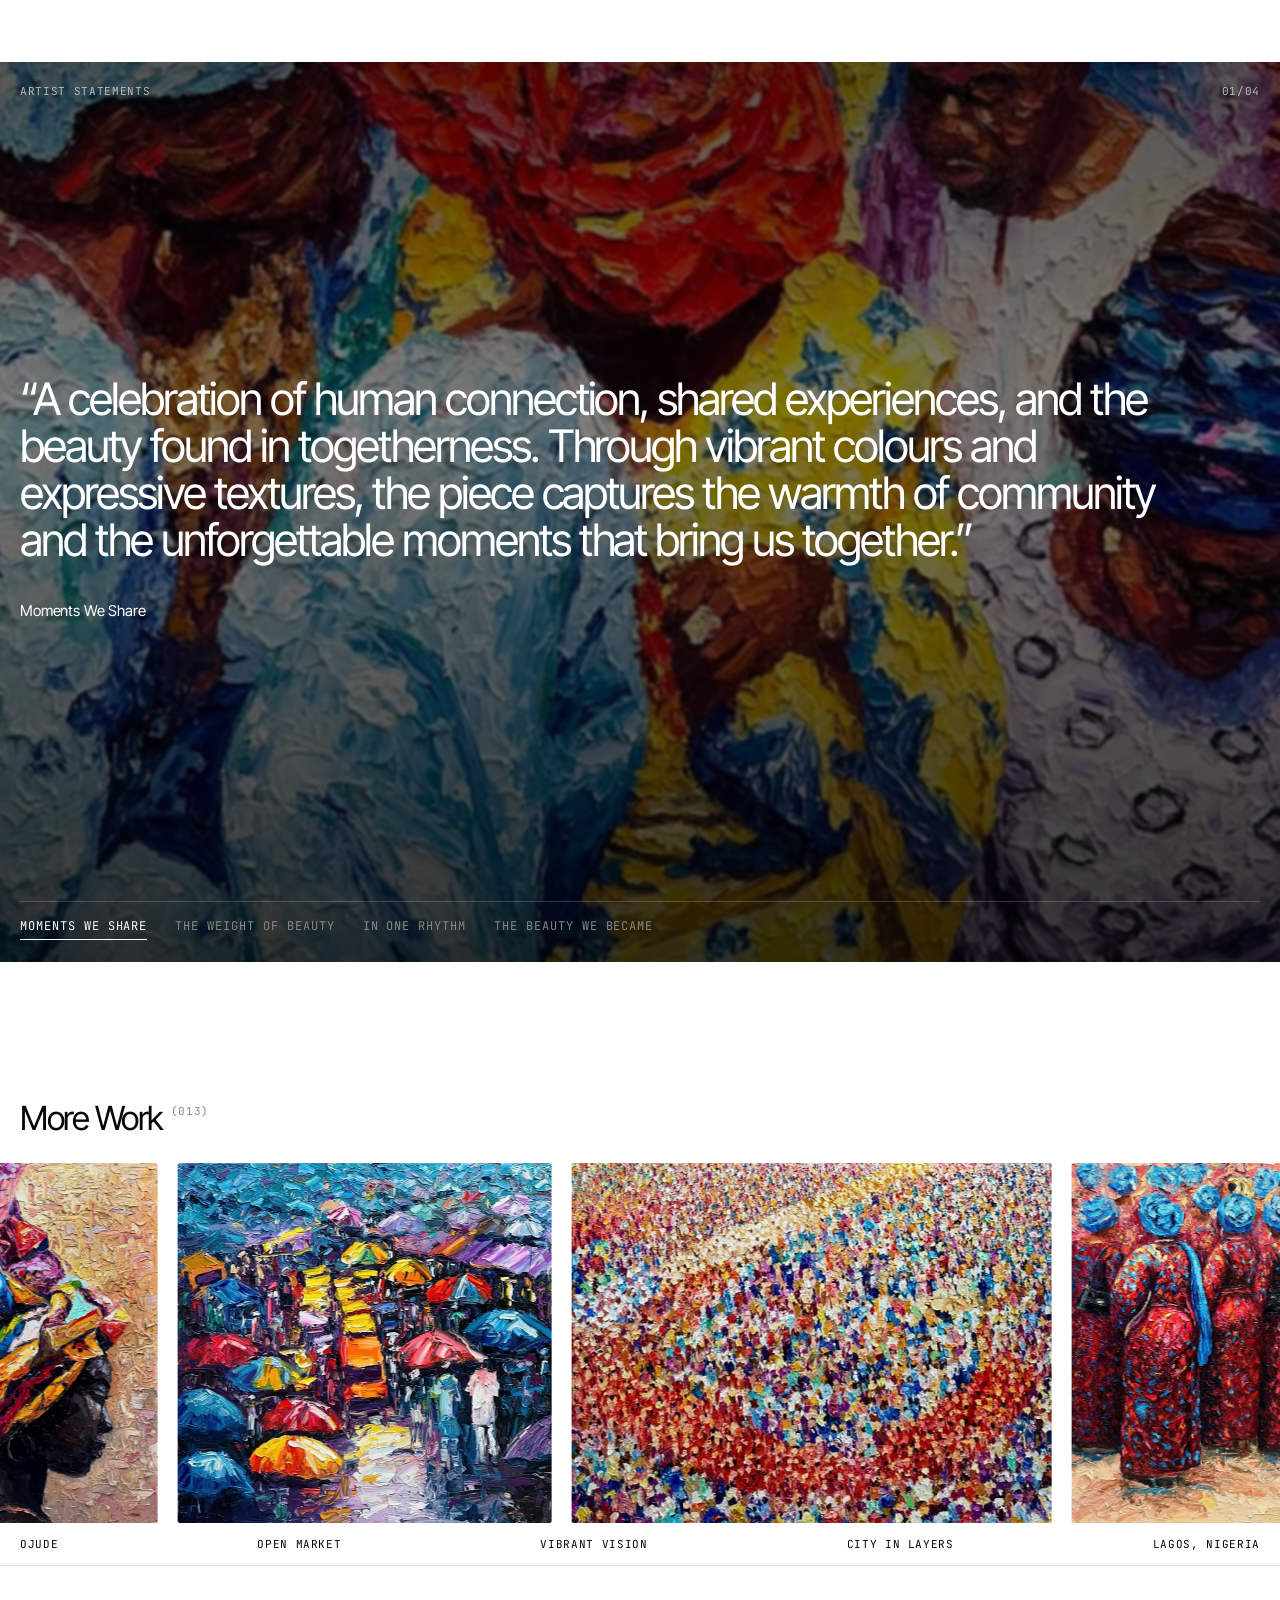
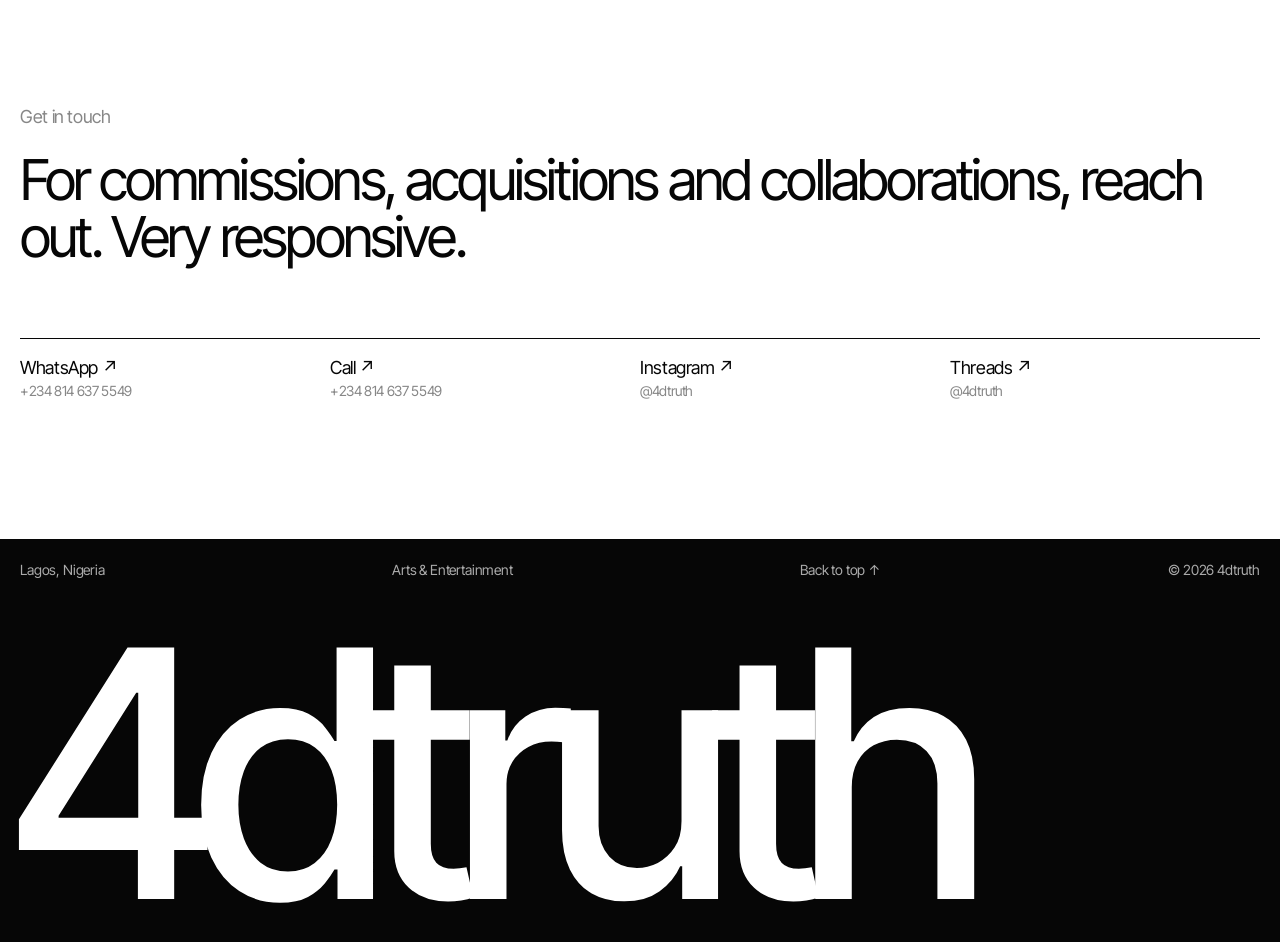
==== commit b53ecd03: "Rebuild site with ouiwill-style motion and layout 3D painting-ring loader opening into the hero, pin" ====
--- a/index.html
+++ b/index.html
@@ -1,5 +1,5 @@
 <!DOCTYPE html>
-<html lang="en">
+<html lang="en" class="is-loading">
 <head>
   <meta charset="utf-8" />
   <meta name="viewport" content="width=device-width, initial-scale=1" />
@@ -7,95 +7,102 @@
   <meta name="description" content="4dtruth is the studio of Seun Okunola, a multidisciplinary artist and colourist based in Lagos, Nigeria. Textured oil paintings of crowds, markets, colour and people." />
   <meta property="og:title" content="4dtruth | Seun Okunola" />
   <meta property="og:description" content="I paint everything. Multidisciplinary artist and colourist based in Lagos, Nigeria." />
-  <meta property="og:image" content="public/works/moments-we-share.jpg" />
+  <meta property="og:image" content="/assets/works/moments-we-share.jpg" />
   <link rel="icon" href="data:image/svg+xml,%3Csvg xmlns='http://www.w3.org/2000/svg' viewBox='0 0 32 32'%3E%3Crect width='32' height='32' fill='%23060606'/%3E%3Ctext x='16' y='22' font-family='Arial' font-weight='700' font-size='15' fill='white' text-anchor='middle'%3E4d%3C/text%3E%3C/svg%3E" />
   <link rel="preconnect" href="https://fonts.googleapis.com" />
   <link rel="preconnect" href="https://fonts.gstatic.com" crossorigin />
-  <link href="https://fonts.googleapis.com/css2?family=Inter+Tight:wght@300;400;500&family=JetBrains+Mono:wght@400&display=swap" rel="stylesheet" />
+  <link href="https://fonts.googleapis.com/css2?family=Inter+Tight:wght@300;400;500&family=JetBrains+Mono:wght@400;500&display=swap" rel="stylesheet" />
   <link rel="stylesheet" href="styles.css" />
 </head>
 <body>
-  <header class="site-header" id="header">
-    <a href="#top" class="logo">4dtruth</a>
-    <nav class="nav">
-      <a href="#top">Home</a>
-      <a href="#work">Work</a>
-      <a href="#about">About</a>
-      <a href="#contact">Contact</a>
+  <!-- Loader: a ring of paintings spinning in 3D, then the hero opens out of it -->
+  <div class="loader" id="loader" aria-hidden="true">
+    <div class="ring-stage"><div class="ring" id="ring"></div></div>
+  </div>
+
+  <!-- Navigation: white with difference blend, hides on scroll down -->
+  <header class="nav" id="nav">
+    <a href="#top" class="nav-logo bnd-hov" data-scroll>4dtruth</a>
+    <nav class="nav-menu" aria-label="Main">
+      <a href="#top" class="bnd-hov" data-scroll>Home</a>
+      <a href="#work" class="bnd-hov" data-scroll>Work</a>
+      <a href="#about" class="bnd-hov" data-scroll>About</a>
+      <a href="#contact" class="bnd-hov" data-scroll>Contact</a>
     </nav>
-    <a href="#contact" class="cta">Commission a piece <span aria-hidden="true">↗</span></a>
+    <a href="#contact" class="nav-cta bnd-hov" data-scroll>Commission a piece <span aria-hidden="true">↗</span></a>
   </header>
 
-  <main id="top">
-    <!-- Hero -->
-    <section class="hero">
-      <video class="hero-media" autoplay muted loop playsinline poster="public/media/studio-poster.jpg">
-        <source src="public/media/studio.mp4" type="video/mp4" />
-      </video>
-      <div class="hero-shade"></div>
-      <h1 class="hero-title">I paint everything.<br />Colour, texture &amp; the rhythm of people.</h1>
-      <a href="#work" class="hero-tile" aria-label="View selected work">
-        <img src="public/works/in-one-rhythm.jpg" alt="" />
-        <span>View Work</span>
-      </a>
-    </section>
-
-    <!-- Work -->
-    <section class="work" id="work">
-      <div class="section-head">
-        <h2>Selected Work <span class="count">(<span id="work-count">00</span>)</span></h2>
-        <p class="mono">Oil on canvas · Lagos, Nigeria</p>
-      </div>
-      <div class="grid" id="grid"></div>
-    </section>
-
-    <!-- Statements slider -->
-    <section class="statements" aria-label="Artist statements">
-      <div class="statement-track" id="statements"></div>
-      <div class="statement-foot">
-        <div class="statement-meta" id="statement-meta"></div>
-        <div class="statement-ctrl">
-          <span class="mono" id="statement-index">01/04</span>
-          <button class="arrow" id="prev" aria-label="Previous">←</button>
-          <button class="arrow" id="next" aria-label="Next">→</button>
+  <main>
+    <!-- Intro: pinned hero; the corner tile grows into the full reel as you scroll -->
+    <section class="intro" id="top">
+      <div class="intro-pin">
+        <div class="hero" id="hero">
+          <video class="hero-video" id="hero-video" autoplay muted loop playsinline preload="auto" poster="assets/media/studio-poster.jpg">
+            <source src="assets/media/studio.mp4" type="video/mp4" />
+          </video>
+          <div class="hero-shade"></div>
+          <h1 class="hero-title" data-split="wipe">I paint everything.<br />Colour, texture and the rhythm of people.</h1>
         </div>
-      </div>
-    </section>
-
-    <!-- Moving strip of works -->
-    <section class="strip" aria-label="Works in motion">
-      <div class="strip-track" id="strip"></div>
-      <div class="strip-names mono">
-        <span>Ojude</span><span>Open Market</span><span>Vibrant Vision</span><span>City in Layers</span><span>Lagos, Nigeria</span>
+        <a class="reel" id="reel" href="#work" data-scroll aria-label="View the collection">
+          <div class="reel-media" id="reel-media"></div>
+          <span class="reel-label">View the Collection</span>
+          <span class="reel-count mono" id="reel-count">01/08</span>
+        </a>
       </div>
     </section>
 
     <!-- About -->
     <section class="about" id="about">
-      <p class="label">About</p>
-      <div class="about-body">
-        <p class="lead">4dtruth is the studio of Seun Okunola, a multidisciplinary artist, colourist and colour therapist based in Lagos, Nigeria.</p>
-        <p>Working in thick, palette-knife oil on canvas, Seun builds crowds, markets, cityscapes and portraits out of colour and texture. Each figure is one stroke in a bigger story. The work moves between festival scenes like the Ojude series, the open markets of Lagos, and quieter studies of light and identity.</p>
-        <p>Beyond the canvas, Seun works as a strategist and activist, using colour to explore unity, resilience and the beauty of shared experience.</p>
+      <div class="about-side">
+        <p class="label" data-split="wipe">About</p>
+        <div class="about-cycle mono" id="about-cycle" aria-hidden="true">
+          <span class="act">Painter</span><span>Colourist</span><span>Colour therapist</span><span>Strategist</span><span>Activist</span>
+        </div>
       </div>
-      <ul class="disciplines">
-        <li><span class="mono">01</span>Painter</li>
-        <li><span class="mono">02</span>Colourist / colour therapist</li>
-        <li><span class="mono">03</span>Multidisciplinary artist</li>
-        <li><span class="mono">04</span>Strategist</li>
-        <li><span class="mono">05</span>Activist</li>
-      </ul>
+      <div class="about-main">
+        <p class="about-lead" data-split="fill">4dtruth is the studio of Seun Okunola, a multidisciplinary artist and colourist in Lagos, Nigeria, building crowds, markets and portraits out of colour and texture.</p>
+        <p class="about-sub" data-split="wipe">Thick, palette-knife oil on canvas. Festival scenes from the Ojude series, the open markets of Lagos, and quieter studies of light, identity and the beauty of togetherness.</p>
+      </div>
+    </section>
+
+    <!-- Selected work -->
+    <section class="work" id="work">
+      <div class="work-head">
+        <h2 class="h2" data-split="wipe">Selected Work</h2>
+        <a href="#more" class="mono view-all bnd-hov" data-scroll>View all ↗</a>
+      </div>
+      <div class="grid" id="grid"></div>
+    </section>
+
+    <!-- Statements: full-bleed dark slider -->
+    <section class="testi" id="statements" aria-label="Artist statements">
+      <div class="testi-bgs" id="testi-bgs"></div>
+      <div class="testi-inner">
+        <div class="testi-top mono"><span>Artist Statements</span><span id="testi-index">01/04</span></div>
+        <div class="testi-quotes" id="testi-quotes"></div>
+        <div class="testi-tabs" id="testi-tabs" role="tablist"></div>
+      </div>
+    </section>
+
+    <!-- More work marquee -->
+    <section class="more" id="more">
+      <div class="more-head">
+        <h2 class="h2" data-split="wipe">More Work</h2>
+        <span class="more-count mono">(<span id="more-count">013</span>)</span>
+      </div>
+      <div class="marquee" id="marquee"><div class="marquee-track" id="marquee-track"></div></div>
+      <div class="marquee-names mono"><span>Ojude</span><span>Open Market</span><span>Vibrant Vision</span><span>City in Layers</span><span>Lagos, Nigeria</span></div>
     </section>
 
     <!-- Contact -->
     <section class="contact" id="contact">
-      <p class="label">Get in touch</p>
-      <h2 class="contact-title">For commissions, acquisitions and collaborations, reach out. Very responsive.</h2>
+      <p class="label" data-split="wipe">Get in touch</p>
+      <h2 class="contact-title" data-split="wipe">For commissions, acquisitions and collaborations, reach out. Very responsive.</h2>
       <div class="contact-links">
-        <a href="https://wa.me/2348146375549" target="_blank" rel="noopener">WhatsApp <span>+234 814 637 5549</span> ↗</a>
-        <a href="tel:+2348146375549">Call <span>+234 814 637 5549</span> ↗</a>
-        <a href="https://www.instagram.com/4dtruth/" target="_blank" rel="noopener">Instagram <span>@4dtruth</span> ↗</a>
-        <a href="https://www.threads.net/@4dtruth" target="_blank" rel="noopener">Threads <span>@4dtruth</span> ↗</a>
+        <a href="https://wa.me/2348146375549" target="_blank" rel="noopener"><span class="bnd-hov">WhatsApp ↗</span><small>+234 814 637 5549</small></a>
+        <a href="tel:+2348146375549"><span class="bnd-hov">Call ↗</span><small>+234 814 637 5549</small></a>
+        <a href="https://www.instagram.com/4dtruth/" target="_blank" rel="noopener"><span class="bnd-hov">Instagram ↗</span><small>@4dtruth</small></a>
+        <a href="https://www.threads.net/@4dtruth" target="_blank" rel="noopener"><span class="bnd-hov">Threads ↗</span><small>@4dtruth</small></a>
       </div>
     </section>
   </main>
@@ -104,18 +111,20 @@
     <div class="footer-row">
       <span>Lagos, Nigeria</span>
       <span>Arts &amp; Entertainment</span>
+      <a href="#top" class="bnd-hov" data-scroll>Back to top ↑</a>
       <span>© <span id="year"></span> 4dtruth</span>
     </div>
-    <div class="wordmark">4dtruth</div>
+    <div class="wordmark" id="wordmark" aria-label="4dtruth"></div>
   </footer>
 
   <!-- Lightbox -->
-  <div class="lightbox" id="lightbox" aria-hidden="true" role="dialog" aria-modal="true">
-    <button class="lb-close" id="lb-close" aria-label="Close">Close ✕</button>
+  <div class="lightbox" id="lightbox" aria-hidden="true" role="dialog" aria-modal="true" aria-label="Artwork">
+    <button class="lb-close bnd-hov" id="lb-close" aria-label="Close">Close ✕</button>
     <button class="lb-nav lb-prev" id="lb-prev" aria-label="Previous work">←</button>
     <figure class="lb-figure">
-      <img id="lb-img" alt="" />
+      <div class="lb-img-wrap"><img id="lb-img" alt="" /></div>
       <figcaption>
+        <span class="mono lb-index" id="lb-index"></span>
         <h3 id="lb-title"></h3>
         <div class="tags" id="lb-tags"></div>
         <p id="lb-desc"></p>
@@ -124,6 +133,7 @@
     <button class="lb-nav lb-next" id="lb-next" aria-label="Next work">→</button>
   </div>
 
+  <script src="assets/vendor/lenis.min.js"></script>
   <script src="main.js"></script>
 </body>
 </html>
--- a/styles.css
+++ b/styles.css
@@ -1,180 +1,286 @@
+/* =========================================================
+   4dtruth: motion and layout modelled on ouiwill.com
+   Signature easing: cubic-bezier(.771,.029,.189,1.007)
+   ========================================================= */
 :root {
   --ink: #060606;
-  --muted: #8a8a8a;
-  --line: #e4e4e4;
-  --tag: #ececec;
+  --grey: #6b6c69;
+  --muted: #878787;
+  --soft: #c9c9c7;
+  --line: #e2e2e0;
+  --tag: #ececeb;
   --bg: #ffffff;
   --pad: 20px;
+  --headH: 56px;
+  --ease: cubic-bezier(.771, .029, .189, 1.007);
+  --expo: cubic-bezier(.19, 1, .22, 1);
   --sans: "Inter Tight", "Helvetica Neue", Helvetica, Arial, sans-serif;
   --mono: "JetBrains Mono", ui-monospace, Menlo, monospace;
 }
 
+@property --hovp { syntax: "<number>"; inherits: false; initial-value: 0; }
+@property --fill { syntax: "<number>"; inherits: false; initial-value: 0; }
+
 * { box-sizing: border-box; margin: 0; padding: 0; }
-html { scroll-behavior: smooth; }
+html { -webkit-text-size-adjust: 100%; }
+html.lenis, html.lenis body { height: auto; }
+.lenis.lenis-smooth { scroll-behavior: auto !important; }
+.lenis.lenis-stopped { overflow: hidden; }
+html { scrollbar-width: none; }
+html::-webkit-scrollbar { display: none; }
 body {
   font-family: var(--sans);
   color: var(--ink);
   background: var(--bg);
-  font-weight: 400;
   letter-spacing: -0.01em;
   -webkit-font-smoothing: antialiased;
+  -moz-osx-font-smoothing: grayscale;
 }
 img, video { display: block; max-width: 100%; }
 a { color: inherit; text-decoration: none; }
 button { font: inherit; color: inherit; background: none; border: 0; cursor: pointer; }
-.mono { font-family: var(--mono); font-size: 11px; letter-spacing: 0.02em; text-transform: uppercase; }
-
-/* Header */
-.site-header {
-  position: fixed; inset: 0 0 auto 0; z-index: 50;
+.mono { font-family: var(--mono); font-size: 11px; letter-spacing: .06em; text-transform: uppercase; }
+.label { color: var(--muted); font-size: 18px; letter-spacing: -0.02em; }
+.h2 { font-size: clamp(28px, 2.6vw, 40px); font-weight: 400; letter-spacing: -0.045em; line-height: 1; }
+
+/* ---------- Text splitting: line wipe (top -> bottom) ---------- */
+.ln { display: block; position: relative; }
+.ln-i {
+  display: block;
+  clip-path: inset(-0.2em -0.1em 105% -0.1em);
+  transform: translateY(.18em);
+  transition: clip-path 1.1s var(--ease), transform 1.1s var(--ease);
+  transition-delay: calc(var(--i, 0) * 90ms + var(--d, 0ms));
+}
+.in .ln-i, .ln-i.in { clip-path: inset(-0.2em -0.1em -0.25em -0.1em); transform: none; }
+
+/* Scroll-linked fill: grey line with an ink copy revealed left -> right */
+[data-split="fill"] .ln { color: var(--soft); }
+[data-split="fill"] .ln-f {
+  position: absolute; inset: 0; color: var(--ink); pointer-events: none;
+  clip-path: inset(-0.2em calc(100% - 100% * var(--fill)) -0.25em 0);
+}
+
+/* ---------- Band hover: a gap sweeps down through the text ---------- */
+.bnd-hov { display: inline-block; --b: .15; }
+.bnd-hov.hov {
+  --bB: calc(100% * var(--b));
+  --bS: calc(100% + 2 * var(--bB));
+  clip-path: polygon(
+    -10% calc(0% - var(--bB)), 110% calc(0% - var(--bB)),
+    110% calc(var(--bS) * (var(--hovp) - 1.1) - var(--bB)), -10% calc(var(--bS) * (var(--hovp) - 1.1) - var(--bB)),
+    -10% calc(var(--bS) * var(--hovp) - var(--bB)), 110% calc(var(--bS) * var(--hovp) - var(--bB)),
+    110% calc(100% + var(--bB)), -10% calc(100% + var(--bB))
+  );
+  animation: bnd .8s var(--ease) forwards;
+}
+@keyframes bnd { from { --hovp: 0; } to { --hovp: 2.1; } }
+
+/* ---------- Loader ---------- */
+.loader {
+  position: fixed; inset: 0; z-index: 90; background: #fff;
+  display: grid; place-items: center; pointer-events: none;
+}
+.ring-stage { perspective: 1400px; width: 100%; height: 100%; display: grid; place-items: center; }
+.ring {
+  position: relative; width: 120px; height: 90px; transform-style: preserve-3d;
+  transform: rotateX(-8deg) rotateZ(-4deg) rotateY(0deg);
+  animation: ringSpin 2.6s var(--ease) forwards;
+}
+.ring-card {
+  position: absolute; inset: 0; transform-style: preserve-3d; backface-visibility: visible;
+  background-size: cover; background-position: center;
+  transform: rotateY(calc(var(--k) * 45deg)) translateZ(210px);
+  opacity: 0; animation: cardIn .6s var(--ease) forwards; animation-delay: calc(var(--k) * 70ms + 150ms);
+}
+@keyframes ringSpin {
+  0% { transform: rotateX(-8deg) rotateZ(-4deg) rotateY(40deg) scale(.7); }
+  100% { transform: rotateX(-4deg) rotateZ(0deg) rotateY(-320deg) scale(1); }
+}
+@keyframes cardIn { to { opacity: 1; } }
+.loader.out .ring { transition: opacity .5s var(--ease); opacity: 0; }
+.loader.gone { opacity: 0; visibility: hidden; transition: opacity .3s linear, visibility 0s .3s; }
+
+/* ---------- Nav ---------- */
+.nav {
+  position: fixed; inset: 0 0 auto 0; z-index: 60; height: var(--headH);
   display: grid; grid-template-columns: 1fr auto 1fr; align-items: center;
-  padding: 16px var(--pad);
-  color: #fff;
-  transition: color .35s ease, background-color .35s ease;
-}
-.site-header.solid { color: var(--ink); background: rgba(255,255,255,.92); backdrop-filter: blur(10px); }
-.logo { font-size: 20px; font-weight: 500; letter-spacing: -0.03em; }
-.nav { display: flex; gap: 14px; font-size: 15px; }
-.nav a, .cta { opacity: 1; transition: opacity .2s; }
-.nav a:hover, .cta:hover { opacity: .55; }
-.cta { justify-self: end; font-size: 15px; }
-.cta span { font-size: 12px; margin-left: 4px; }
-
-/* Hero */
-.hero { position: relative; height: 100vh; min-height: 560px; overflow: hidden; background: #111; }
-.hero-media { position: absolute; inset: 0; width: 100%; height: 100%; object-fit: cover; transform: scale(1.04); }
-.hero-shade { position: absolute; inset: 0; background: linear-gradient(180deg, rgba(0,0,0,.35) 0%, rgba(0,0,0,.25) 45%, rgba(0,0,0,.5) 100%); }
+  padding: 0 var(--pad); color: #fff; mix-blend-mode: difference;
+  transition: transform .8s var(--ease), opacity .8s var(--ease);
+}
+.is-loading .nav { opacity: 0; transform: translateY(-10px); }
+html.nav-hide .nav { transform: translateY(calc(-1 * var(--headH))); transition: transform .4s var(--ease); }
+.nav-logo { font-size: 21px; font-weight: 500; letter-spacing: -0.04em; justify-self: start; }
+.nav-menu { display: flex; gap: 12px; font-size: 15px; }
+.nav-cta { justify-self: end; font-size: 15px; }
+.nav-cta span { font-size: 11px; margin-left: 3px; }
+
+/* ---------- Intro / hero / reel ---------- */
+.intro { position: relative; height: 230vh; }
+.intro-pin { position: sticky; top: 0; height: 100vh; height: 100lvh; overflow: hidden; }
+.hero {
+  position: absolute; inset: 0; background: #111; overflow: hidden;
+  clip-path: inset(var(--ht, 0%) var(--hr, 0%) var(--hb, 0%) var(--hl, 0%) round var(--hrad, 0px));
+  will-change: clip-path;
+}
+.hero-video { position: absolute; inset: 0; width: 100%; height: 100%; object-fit: cover; transform: scale(var(--hs, 1.08)); will-change: transform; }
+.hero-shade { position: absolute; inset: 0; background: linear-gradient(180deg, rgba(0,0,0,.28), rgba(0,0,0,.18) 45%, rgba(0,0,0,.42)); }
 .hero-title {
-  position: absolute; left: 50%; top: 50%; transform: translate(-50%, -50%);
+  position: absolute; left: 50%; top: 50%; translate: -50% -50%;
   width: min(92vw, 1100px); text-align: center; color: #fff;
-  font-weight: 400; font-size: clamp(34px, 5.2vw, 72px); line-height: 1.02; letter-spacing: -0.045em;
-}
-.hero-tile {
-  position: absolute; right: var(--pad); bottom: var(--pad);
-  width: 200px; aspect-ratio: 4/3; overflow: hidden; color: #fff;
-}
-.hero-tile img { width: 100%; height: 100%; object-fit: cover; transition: transform .6s ease; }
-.hero-tile:hover img { transform: scale(1.06); }
-.hero-tile span { position: absolute; left: 10px; bottom: 8px; font-size: 13px; }
-
-/* Section head */
-.section-head {
-  display: flex; justify-content: space-between; align-items: baseline;
-  padding: 90px var(--pad) 28px;
-}
-.section-head h2 { font-size: clamp(28px, 3.4vw, 48px); font-weight: 400; letter-spacing: -0.04em; }
-.count { color: var(--muted); font-size: .55em; vertical-align: super; letter-spacing: 0; }
-.section-head .mono { color: var(--muted); }
-
-/* Grid */
-.grid { display: grid; grid-template-columns: 1fr 1fr; gap: 72px 20px; padding: 0 var(--pad) 120px; }
-.card { cursor: pointer; }
+  font-weight: 400; font-size: clamp(34px, 4.6vw, 68px); line-height: 1.02; letter-spacing: -0.05em;
+}
+.reel {
+  position: absolute; left: 0; top: 0; overflow: hidden; color: #fff; background: #222;
+  width: var(--rw, 233px); height: var(--rh, 143px);
+  transform: translate3d(var(--rx, 0px), var(--ry, 0px), 0);
+  border-radius: var(--rr, 2px);
+  clip-path: inset(0 0 calc(100% * (1 - var(--rv, 1))) 0);
+  transition: clip-path .9s var(--ease);
+  will-change: transform, width, height;
+}
+.is-loading .reel { --rv: 0; }
+.reel-media { position: absolute; inset: 0; }
+.reel-media img {
+  position: absolute; inset: 0; width: 100%; height: 100%; object-fit: cover;
+  visibility: hidden; transform: scale(1.12);
+}
+.reel-media img.act { visibility: visible; animation: kb 2.4s linear forwards; }
+@keyframes kb { from { transform: scale(1.12); } to { transform: scale(1.02); } }
+.reel::after { content: ""; position: absolute; inset: 0; background: rgba(0,0,0,calc(.25 * var(--rp, 0))); }
+.reel-label {
+  position: absolute; z-index: 2; left: 50%; top: 50%; translate: -50% -50%; font-size: 15px; white-space: nowrap;
+  opacity: var(--rl, 0); transition: opacity .3s;
+}
+.reel-count { position: absolute; z-index: 2; right: 14px; top: 12px; opacity: var(--rl, 0); }
+
+/* ---------- About ---------- */
+.about { display: grid; grid-template-columns: 1fr 2fr; gap: 20px; padding: 140px var(--pad) 160px; }
+.about-cycle { position: relative; height: 20px; margin-top: 36px; color: var(--ink); font-size: 13px; }
+.about-cycle span { position: absolute; left: 0; top: 0; clip-path: inset(0 0 100% 0); transform: translateY(6px); transition: clip-path .7s var(--ease), transform .7s var(--ease); }
+.about-cycle span.act { clip-path: inset(0 0 -10% 0); transform: none; }
+.about-cycle span.leave { clip-path: inset(100% 0 0 0); transform: translateY(-6px); }
+.about-lead { font-size: clamp(26px, 2.75vw, 42px); line-height: 1.08; letter-spacing: -0.045em; max-width: 980px; }
+.about-sub { margin-top: 56px; font-size: clamp(22px, 2.1vw, 32px); line-height: 1.12; letter-spacing: -0.04em; color: var(--muted); max-width: 820px; }
+
+/* ---------- Work grid ---------- */
+.work { padding: 0 var(--pad) 140px; }
+.work-head { display: flex; justify-content: space-between; align-items: flex-end; padding-bottom: 28px; }
+.view-all { color: var(--ink); }
+.grid { display: grid; grid-template-columns: 1fr 1fr; gap: 80px 20px; }
+.card { cursor: pointer; display: block; }
 .card.wide { grid-column: 1 / -1; }
-/* Each painting hangs whole on a soft "gallery wall", never cropped */
 .card-media {
-  position: relative; overflow: hidden; background: var(--wall, #efede9);
-  aspect-ratio: 1 / 1; display: flex; align-items: center; justify-content: center;
-  padding: 9%;
-}
-.card.wide .card-media { aspect-ratio: 21 / 10; padding: 5% 8%; }
+  position: relative; overflow: hidden; background: #ebe9e5; aspect-ratio: 1 / 1; border-radius: 2px;
+  clip-path: inset(100% 0 0 0 round 2px); transition: clip-path 1.3s var(--ease);
+}
+.card.in .card-media { clip-path: inset(0 0 0 0 round 2px); }
+.card.wide .card-media { aspect-ratio: 16 / 8; }
 .card-media img {
-  width: auto; height: auto; max-width: 100%; max-height: 100%; object-fit: contain;
-  box-shadow: 0 2px 4px rgba(0,0,0,.08), 0 28px 50px -24px rgba(0,0,0,.45);
-  transition: transform 1.1s cubic-bezier(.2,.7,.2,1);
-}
-.card:hover .card-media img { transform: scale(1.03); }
+  position: absolute; left: 0; top: -8%; width: 100%; height: 116%; object-fit: cover;
+  transform: translate3d(0, var(--py, 0px), 0);
+  transition: scale .9s var(--ease); will-change: transform;
+}
+.card:hover .card-media img { scale: 1.03; }
 .card-info { display: flex; justify-content: space-between; align-items: center; gap: 16px; padding-top: 18px; }
-.card-info h3 { font-size: clamp(22px, 2vw, 28px); font-weight: 400; letter-spacing: -0.035em; color: #555; transition: color .2s; white-space: nowrap; }
+.card-info h3 { font-size: clamp(22px, 1.9vw, 28px); font-weight: 400; letter-spacing: -0.04em; color: var(--grey); transition: color .3s var(--ease); white-space: nowrap; }
 .card:hover .card-info h3 { color: var(--ink); }
 .tags { display: flex; flex-wrap: wrap; gap: 5px; justify-content: flex-end; }
-.tag { font-family: var(--mono); font-size: 10.5px; text-transform: uppercase; color: #6d6d6d; background: var(--tag); padding: 8px 10px; line-height: 1; }
-
-/* Statements */
-.statements { border-top: 1px solid var(--line); padding: 110px var(--pad) 90px; overflow: hidden; }
-.statement-track { position: relative; min-height: 260px; }
-.statement {
-  position: absolute; inset: 0;
-  font-size: clamp(26px, 3.6vw, 52px); line-height: 1.08; letter-spacing: -0.04em; max-width: 1200px;
-  opacity: 0; transform: translateY(20px); transition: opacity .7s ease, transform .7s ease;
-}
-.statement.active { opacity: 1; transform: none; position: relative; }
-.statement-foot { display: flex; justify-content: space-between; align-items: flex-end; margin-top: 56px; gap: 20px; }
-.statement-meta { font-size: 15px; line-height: 1.4; }
-.statement-meta small { display: block; color: var(--muted); font-size: 15px; }
-.statement-ctrl { display: flex; align-items: center; gap: 10px; }
-.arrow { width: 44px; height: 44px; border: 1px solid var(--line); font-size: 16px; transition: background .2s, color .2s; }
-.arrow:hover { background: var(--ink); color: #fff; }
-
-/* Moving strip */
-.strip { overflow: hidden; border-top: 1px solid var(--line); padding-top: 20px; }
-.strip-track { display: flex; gap: 20px; width: max-content; animation: drift 70s linear infinite; }
-.strip:hover .strip-track { animation-play-state: paused; }
-.strip-track img { height: clamp(260px, 42vh, 460px); width: auto; }
-@keyframes drift { to { transform: translateX(-50%); } }
-.strip-names { display: flex; justify-content: space-between; padding: 14px var(--pad); border-bottom: 1px solid var(--line); font-size: 12px; }
-
-/* About */
-.about { display: grid; grid-template-columns: 1fr 2fr; gap: 20px; padding: 110px var(--pad); border-bottom: 1px solid var(--line); }
-.label { color: var(--muted); font-size: 18px; letter-spacing: -0.02em; }
-.about-body p { font-size: 18px; line-height: 1.45; max-width: 760px; color: #333; }
-.about-body p + p { margin-top: 18px; }
-.about-body .lead { font-size: clamp(26px, 2.8vw, 40px); line-height: 1.1; letter-spacing: -0.035em; color: var(--ink); margin-bottom: 36px; }
-.disciplines { grid-column: 2; list-style: none; margin-top: 40px; border-top: 1px solid var(--line); }
-.disciplines li { display: flex; gap: 28px; align-items: baseline; padding: 16px 0; border-bottom: 1px solid var(--line); font-size: 22px; letter-spacing: -0.03em; }
-.disciplines .mono { color: var(--muted); }
-
-/* Contact */
-.contact { padding: 110px var(--pad) 120px; }
-.contact-title { font-size: clamp(32px, 4.6vw, 68px); font-weight: 400; letter-spacing: -0.045em; line-height: 1.02; max-width: 1200px; margin: 24px 0 64px; }
+.tag { font-family: var(--mono); font-size: 10.5px; letter-spacing: .04em; text-transform: uppercase; color: #6d6d6d; background: var(--tag); padding: 8px 10px; line-height: 1; border-radius: 1px; }
+.card .tag { opacity: 0; transform: translateY(6px); transition: opacity .8s var(--ease), transform .8s var(--ease); transition-delay: calc(400ms + var(--t, 0) * 60ms); }
+.card.in .tag { opacity: 1; transform: none; }
+
+/* ---------- Statements (dark slider) ---------- */
+.testi { position: relative; height: 100vh; min-height: 640px; color: #fff; background: #0b0b0b; overflow: hidden; }
+.testi-bgs { position: absolute; inset: 0; }
+.testi-bg { position: absolute; inset: -4%; background-size: cover; background-position: center; opacity: 0; transform: scale(1.08); transition: opacity .9s var(--ease), transform 7s linear; filter: saturate(1.05) blur(1.5px); }
+.testi-bg.act { opacity: 1; transform: scale(1); }
+.testi::after { content: ""; position: absolute; inset: 0; background: linear-gradient(180deg, rgba(0,0,0,.62), rgba(0,0,0,.45) 40%, rgba(0,0,0,.78)); }
+.testi-inner { position: relative; z-index: 2; height: 100%; display: grid; grid-template-rows: auto 1fr auto; padding: 22px var(--pad); }
+.testi-top { display: flex; justify-content: space-between; color: #bbb; }
+.testi-quotes { position: relative; align-self: center; }
+.testi-q { position: absolute; left: 0; right: 0; top: 50%; translate: 0 -50%; visibility: hidden; }
+.testi-q.act { visibility: visible; }
+.testi-q blockquote { font-size: clamp(26px, 3.5vw, 54px); line-height: 1.05; letter-spacing: -0.045em; max-width: 1180px; }
+.testi-q .meta { margin-top: 36px; font-size: 15px; line-height: 1.4; }
+.testi-q .meta small { display: block; color: #aaa; font-size: 15px; }
+.testi-tabs { display: flex; gap: 28px; flex-wrap: wrap; border-top: 1px solid rgba(255,255,255,.18); padding-top: 16px; }
+.testi-tab { font-family: var(--mono); font-size: 12px; letter-spacing: .08em; text-transform: uppercase; color: var(--muted); transition: color .3s var(--ease); position: relative; padding-bottom: 6px; }
+.testi-tab.act, .testi-tab:hover { color: #fff; }
+.testi-tab i { position: absolute; left: 0; bottom: 0; height: 1px; width: 100%; background: #fff; transform-origin: left; transform: scaleX(0); }
+.testi-tab.act i { animation: prog var(--dur, 7s) linear forwards; }
+@keyframes prog { to { transform: scaleX(1); } }
+
+/* ---------- More work marquee ---------- */
+.more { padding: 140px 0 0; }
+.more-head { display: flex; align-items: flex-start; gap: 8px; padding: 0 var(--pad) 28px; }
+.more-count { color: var(--muted); margin-top: 2px; }
+.marquee { overflow: hidden; }
+.marquee-track { display: flex; gap: 20px; width: max-content; will-change: transform; }
+.mq {
+  position: relative; height: clamp(260px, 40vh, 440px); flex: none; cursor: pointer; overflow: hidden; border-radius: 2px;
+}
+.mq img { height: 100%; width: auto; transition: scale .9s var(--ease); }
+.mq:hover img { scale: 1.04; }
+.mq span { position: absolute; left: 12px; bottom: 10px; color: #fff; font-size: 14px; opacity: 0; transform: translateY(6px); transition: opacity .5s var(--ease), transform .5s var(--ease); text-shadow: 0 1px 8px rgba(0,0,0,.4); }
+.mq:hover span { opacity: 1; transform: none; }
+.marquee-names { display: flex; justify-content: space-between; padding: 14px var(--pad); border-bottom: 1px solid var(--line); color: var(--ink); }
+
+/* ---------- Contact ---------- */
+.contact { padding: 140px var(--pad) 140px; }
+.contact-title { font-size: clamp(32px, 4.4vw, 66px); font-weight: 400; letter-spacing: -0.05em; line-height: 1.02; max-width: 1200px; margin: 24px 0 72px; }
 .contact-links { display: grid; grid-template-columns: repeat(4, 1fr); border-top: 1px solid var(--ink); }
-.contact-links a { padding: 18px 0 0; font-size: 18px; transition: opacity .2s; }
-.contact-links a:hover { opacity: .5; }
-.contact-links span { display: block; color: var(--muted); font-size: 14px; margin: 4px 0; }
-
-/* Footer */
+.contact-links a { padding-top: 18px; font-size: 18px; letter-spacing: -0.02em; }
+.contact-links small { display: block; color: var(--muted); font-size: 14px; margin-top: 4px; }
+
+/* ---------- Footer ---------- */
 .footer { background: var(--ink); color: #fff; padding: 22px var(--pad) 0; overflow: hidden; }
-.footer-row { display: flex; justify-content: space-between; font-size: 14px; color: #bbb; }
-.wordmark { font-size: 27vw; font-weight: 500; letter-spacing: -0.07em; line-height: .8; margin: 40px 0 -2.5vw -1vw; white-space: nowrap; }
-
-/* Lightbox */
+.footer-row { display: flex; justify-content: space-between; font-size: 14px; color: #aaa; gap: 16px; }
+.wordmark { display: flex; font-size: 27vw; font-weight: 500; letter-spacing: -0.075em; line-height: .9; margin: 40px 0 0 -1vw; padding-bottom: 1vw; white-space: nowrap; overflow: hidden; }
+.wordmark span { display: inline-block; transform: translateY(105%); transition: transform 1.2s var(--ease); transition-delay: calc(var(--i) * 60ms); }
+.wordmark.in span { transform: none; }
+
+/* ---------- Lightbox ---------- */
 .lightbox {
   position: fixed; inset: 0; z-index: 100; background: #fff;
   display: grid; grid-template-columns: 80px 1fr 80px; align-items: center;
-  opacity: 0; pointer-events: none; transition: opacity .35s ease;
-}
-.lightbox.open { opacity: 1; pointer-events: auto; }
-.lb-figure { display: grid; grid-template-columns: minmax(0, 1.6fr) minmax(260px, 1fr); gap: 48px; align-items: center; height: 100vh; padding: 70px 0; }
-.lb-figure img { max-height: calc(100vh - 140px); width: auto; margin-left: auto; object-fit: contain; box-shadow: 0 30px 60px -30px rgba(0,0,0,.35); }
-.lb-figure h3 { font-size: clamp(28px, 3vw, 44px); font-weight: 400; letter-spacing: -0.04em; margin-bottom: 18px; }
-.lb-figure .tags { justify-content: flex-start; margin-bottom: 22px; }
+  clip-path: inset(100% 0 0 0); visibility: hidden;
+  transition: clip-path .9s var(--ease), visibility 0s .9s;
+}
+.lightbox.open { clip-path: inset(0 0 0 0); visibility: visible; transition: clip-path .9s var(--ease), visibility 0s; }
+.lb-figure { display: grid; grid-template-columns: minmax(0, 1.6fr) minmax(260px, 1fr); gap: 56px; align-items: center; height: 100vh; padding: 72px 0; }
+.lb-img-wrap { display: flex; justify-content: flex-end; height: 100%; align-items: center; }
+.lb-img-wrap img { max-height: calc(100vh - 144px); width: auto; object-fit: contain; clip-path: inset(0 0 100% 0); transition: clip-path 1s var(--ease) .25s; }
+.lightbox.open .lb-img-wrap img.ready { clip-path: inset(0 0 0 0); }
+.lb-index { color: var(--muted); display: block; margin-bottom: 16px; }
+.lb-figure h3 { font-size: clamp(28px, 3vw, 46px); font-weight: 400; letter-spacing: -0.05em; line-height: 1; margin-bottom: 20px; }
+.lb-figure .tags { justify-content: flex-start; margin-bottom: 24px; }
 .lb-figure p { font-size: 17px; line-height: 1.5; color: #444; max-width: 420px; }
-.lb-close { position: absolute; top: 18px; right: var(--pad); font-size: 15px; }
-.lb-nav { font-size: 22px; height: 100%; }
-.lb-nav:hover { background: #f4f4f4; }
-
-/* Reveal */
-.reveal { opacity: 0; transform: translateY(28px); transition: opacity .9s ease, transform .9s cubic-bezier(.2,.7,.2,1); }
-.reveal.in { opacity: 1; transform: none; }
-
-/* Responsive */
+.lb-close { position: absolute; top: 18px; right: var(--pad); font-size: 15px; z-index: 2; }
+.lb-nav { font-size: 22px; height: 100%; transition: background .3s var(--ease); }
+.lb-nav:hover { background: #f4f4f3; }
+
+/* ---------- Responsive ---------- */
 @media (max-width: 860px) {
-  .nav { display: none; }
-  .site-header { grid-template-columns: 1fr auto; }
-  .grid { grid-template-columns: 1fr; gap: 48px; }
-  .card-media, .card.wide .card-media { aspect-ratio: 1 / 1; padding: 8%; }
-  .card-info { flex-direction: column; align-items: flex-start; }
+  :root { --pad: 16px; }
+  .nav-menu { display: none; }
+  .nav { grid-template-columns: 1fr auto; }
+  .intro { height: 200vh; }
+  .about { grid-template-columns: 1fr; gap: 28px; padding: 96px var(--pad) 110px; }
+  .grid { grid-template-columns: 1fr; gap: 56px; }
+  .card.wide .card-media { aspect-ratio: 4 / 3; }
+  .card-info { flex-direction: column; align-items: flex-start; gap: 12px; }
   .tags { justify-content: flex-start; }
-  .hero-tile { width: 140px; }
-  .about { grid-template-columns: 1fr; }
-  .disciplines { grid-column: 1; }
+  .testi-tabs { gap: 14px 18px; }
   .contact-links { grid-template-columns: 1fr 1fr; gap: 24px 12px; }
-  .strip-names { flex-wrap: wrap; gap: 8px 16px; }
-  .lightbox { grid-template-columns: 44px 1fr 44px; }
-  .lb-figure { grid-template-columns: 1fr; gap: 20px; overflow-y: auto; padding: 64px 0 32px; align-content: start; }
-  .lb-figure img { max-height: 62vh; margin: 0 auto; }
-  .section-head { flex-direction: column; gap: 8px; padding-top: 64px; }
-}
+  .marquee-names { flex-wrap: wrap; gap: 8px 16px; }
+  .footer-row { flex-wrap: wrap; }
+  .lightbox { grid-template-columns: 40px 1fr 40px; }
+  .lb-figure { grid-template-columns: 1fr; gap: 22px; overflow-y: auto; padding: 64px 0 32px; align-content: start; }
+  .lb-img-wrap { justify-content: center; height: auto; }
+  .lb-img-wrap img { max-height: 60vh; }
+}
+
 @media (prefers-reduced-motion: reduce) {
-  *, *::before, *::after { transition: none !important; animation: none !important; }
-  .reveal { opacity: 1; transform: none; }
-}
+  *, *::before, *::after { animation-duration: .01ms !important; transition-duration: .01ms !important; transition-delay: 0ms !important; }
+}
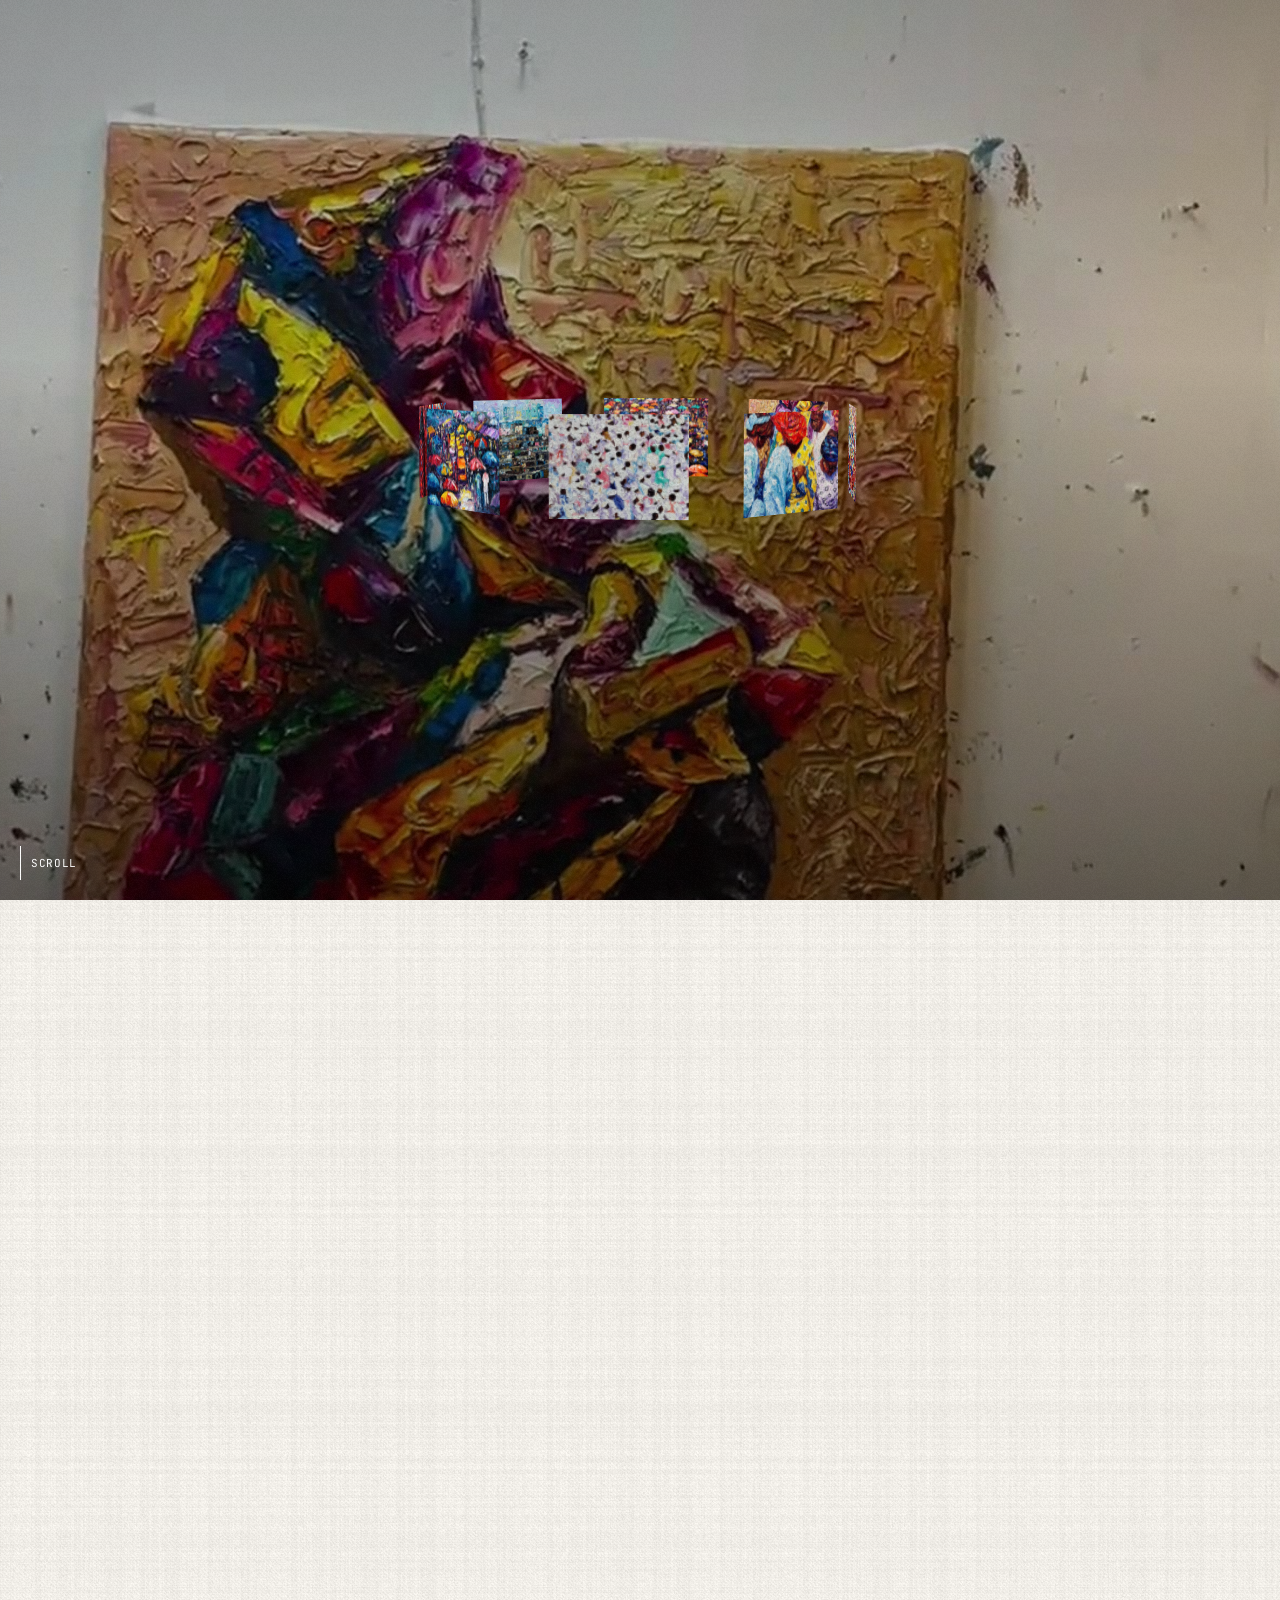
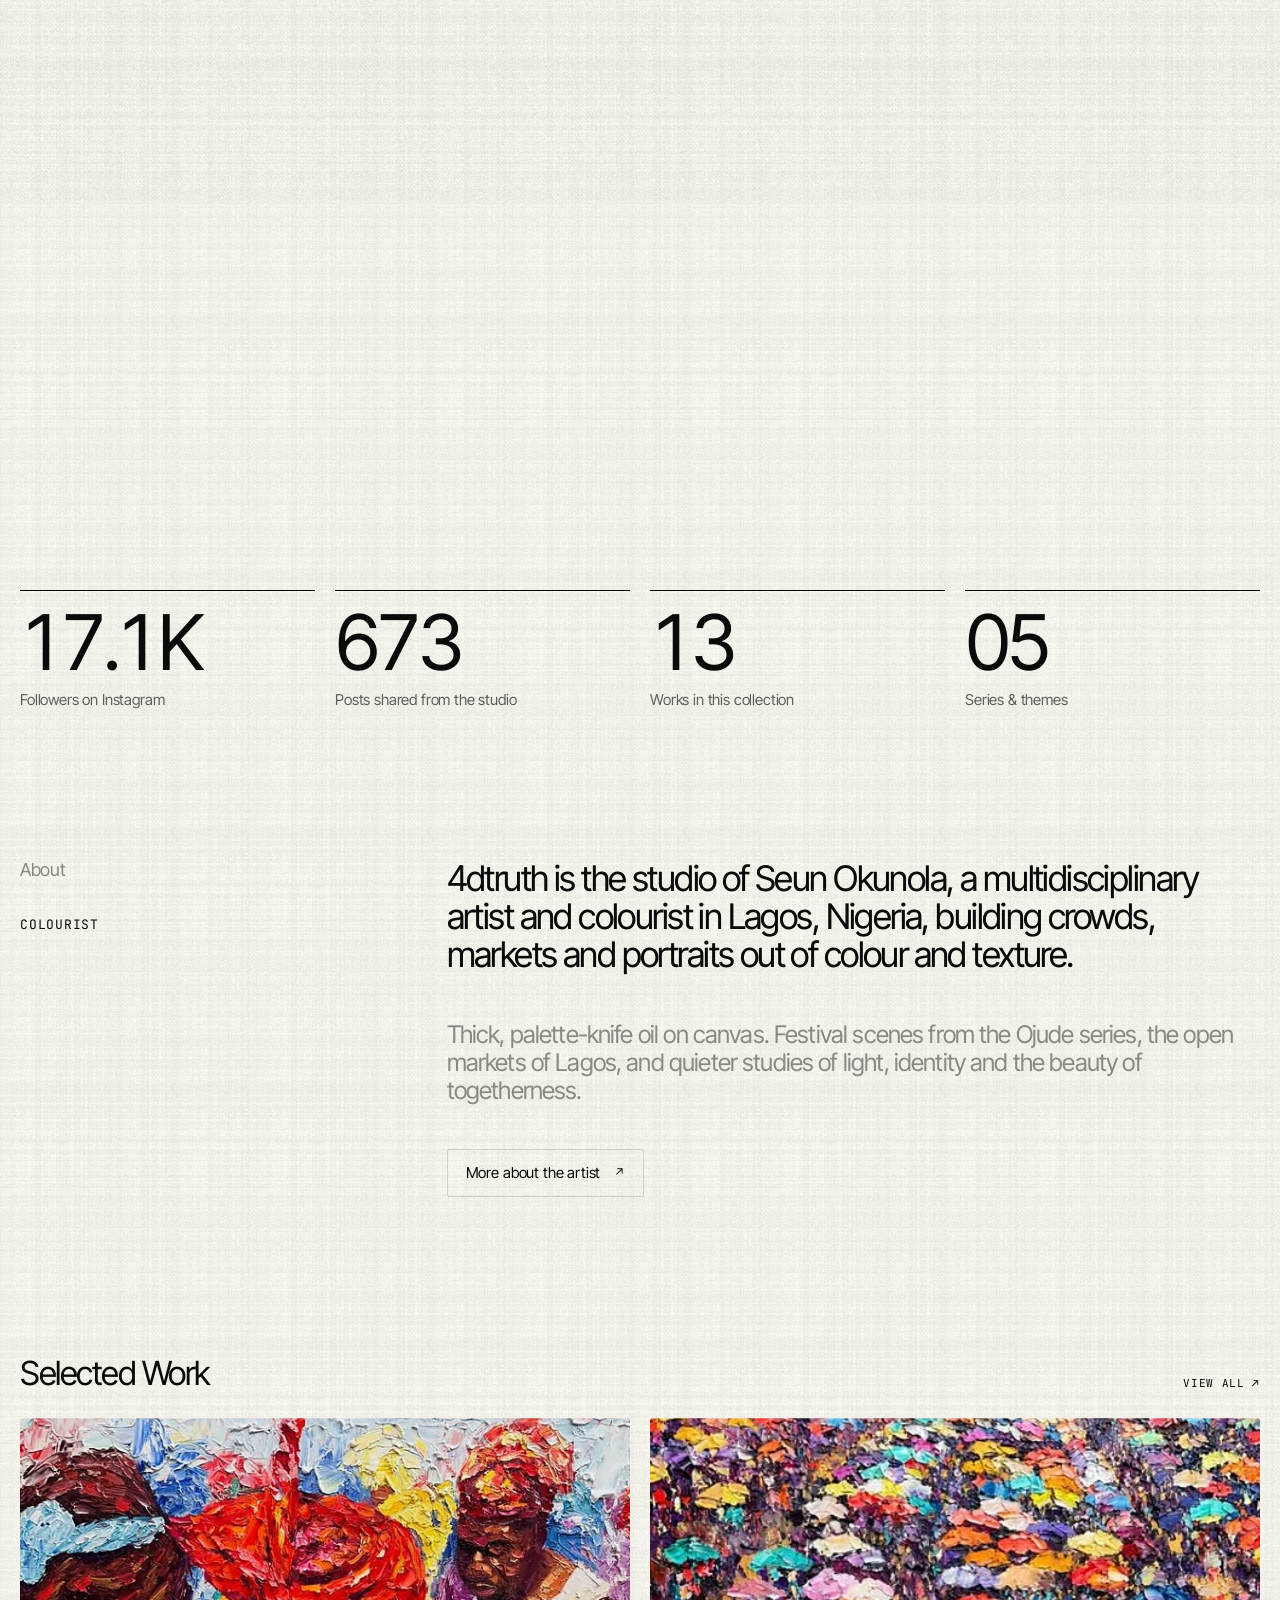
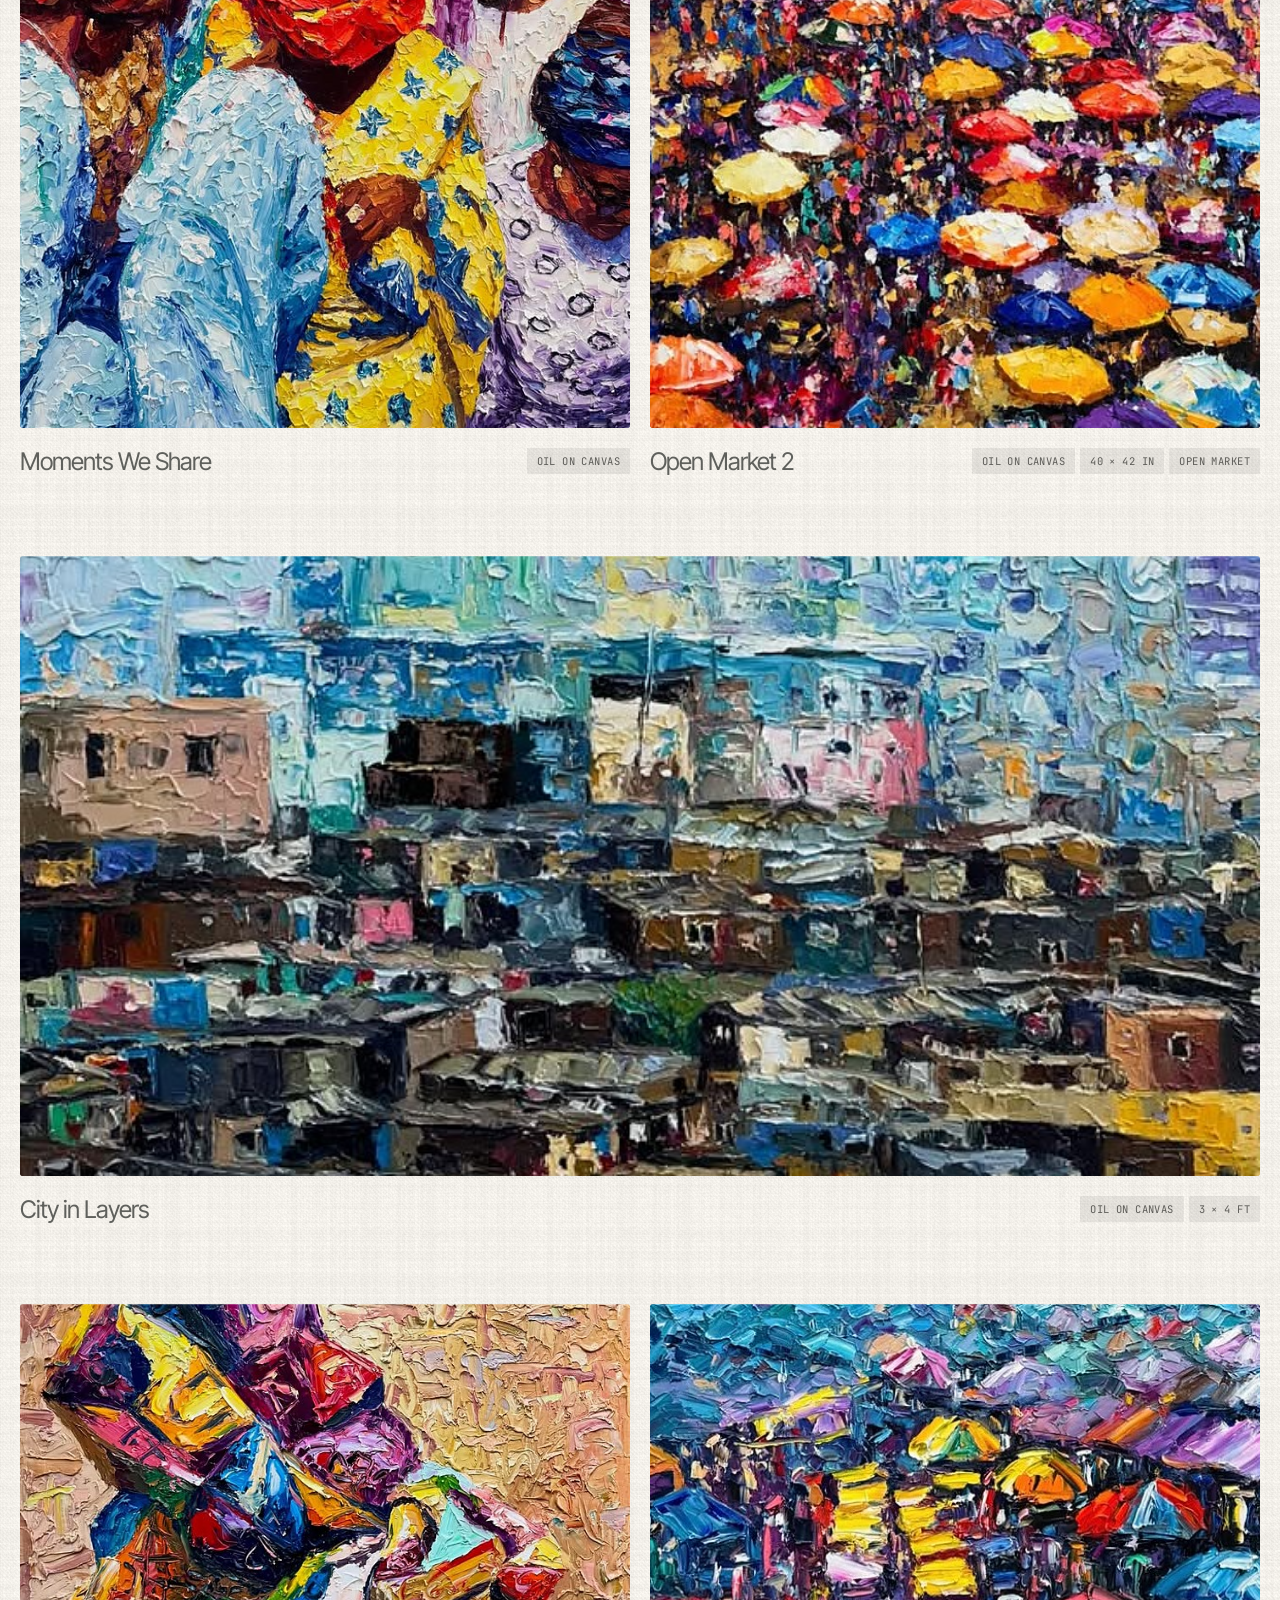
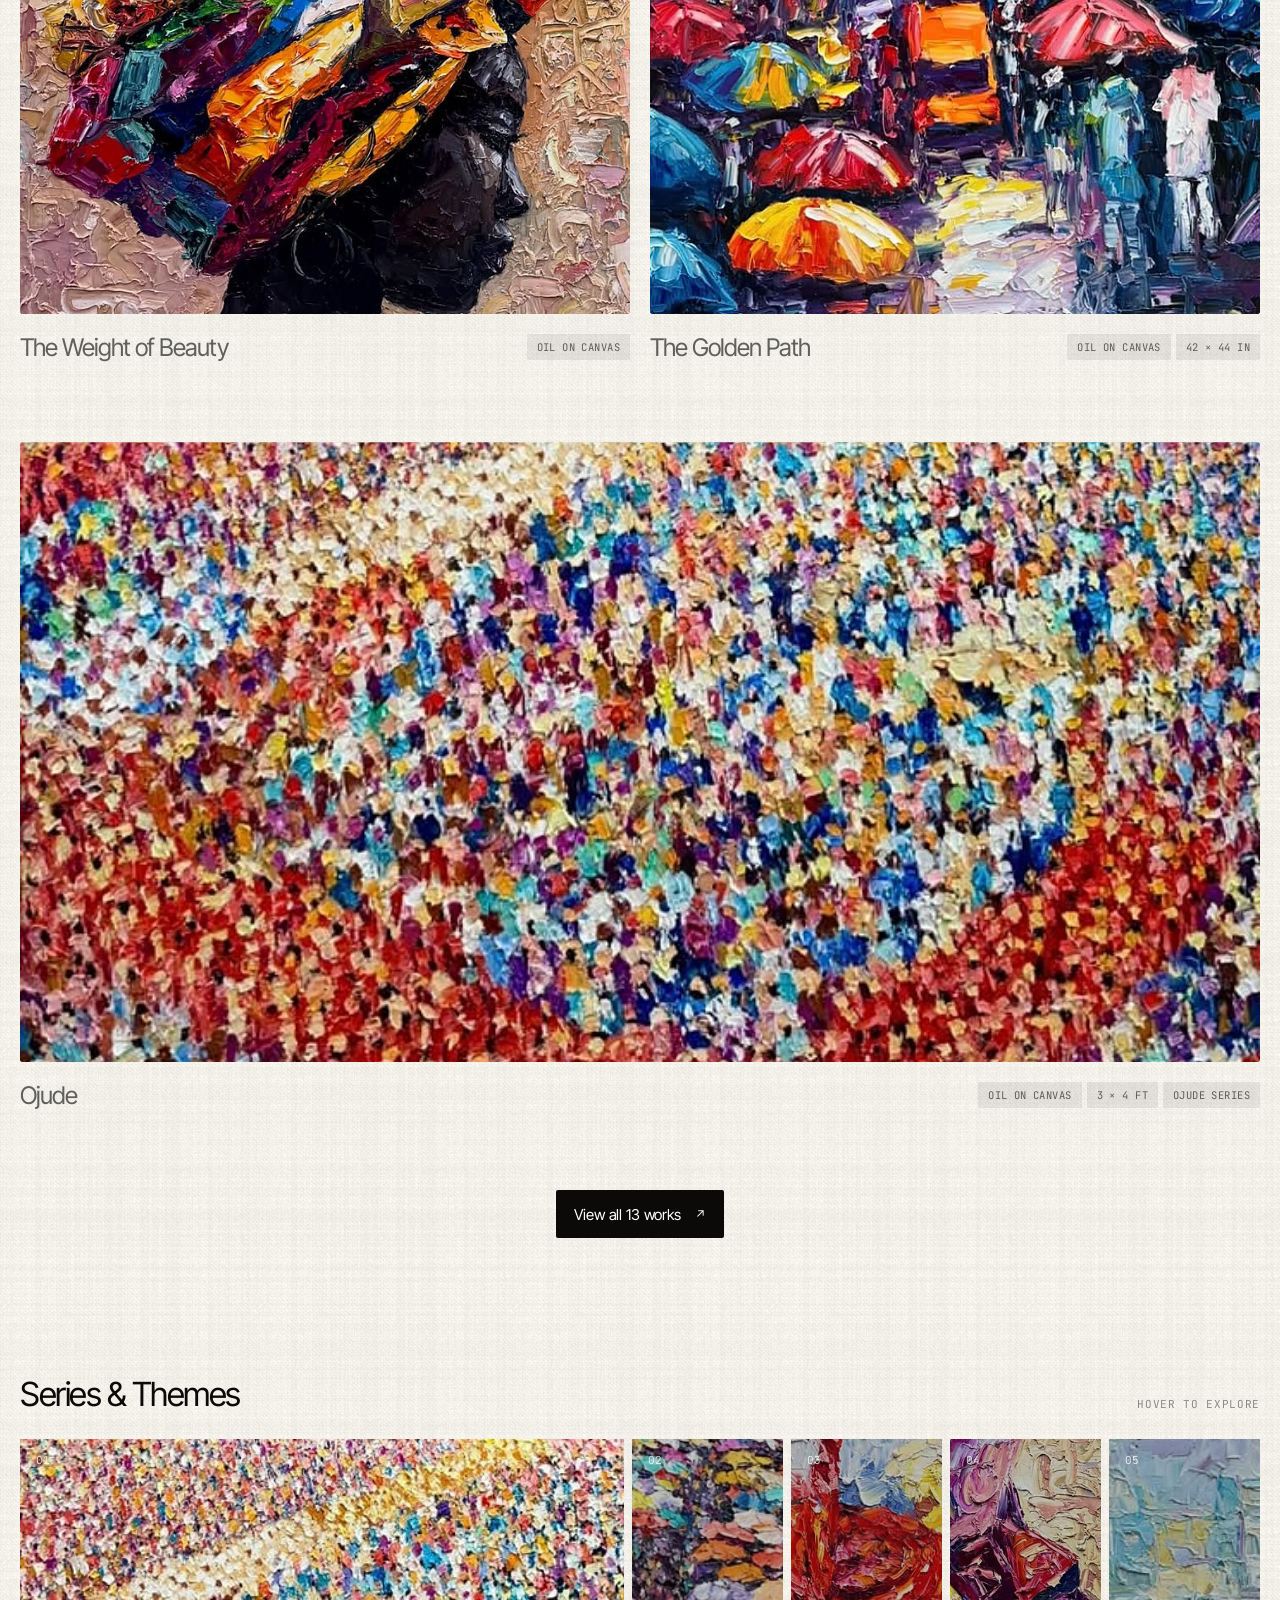
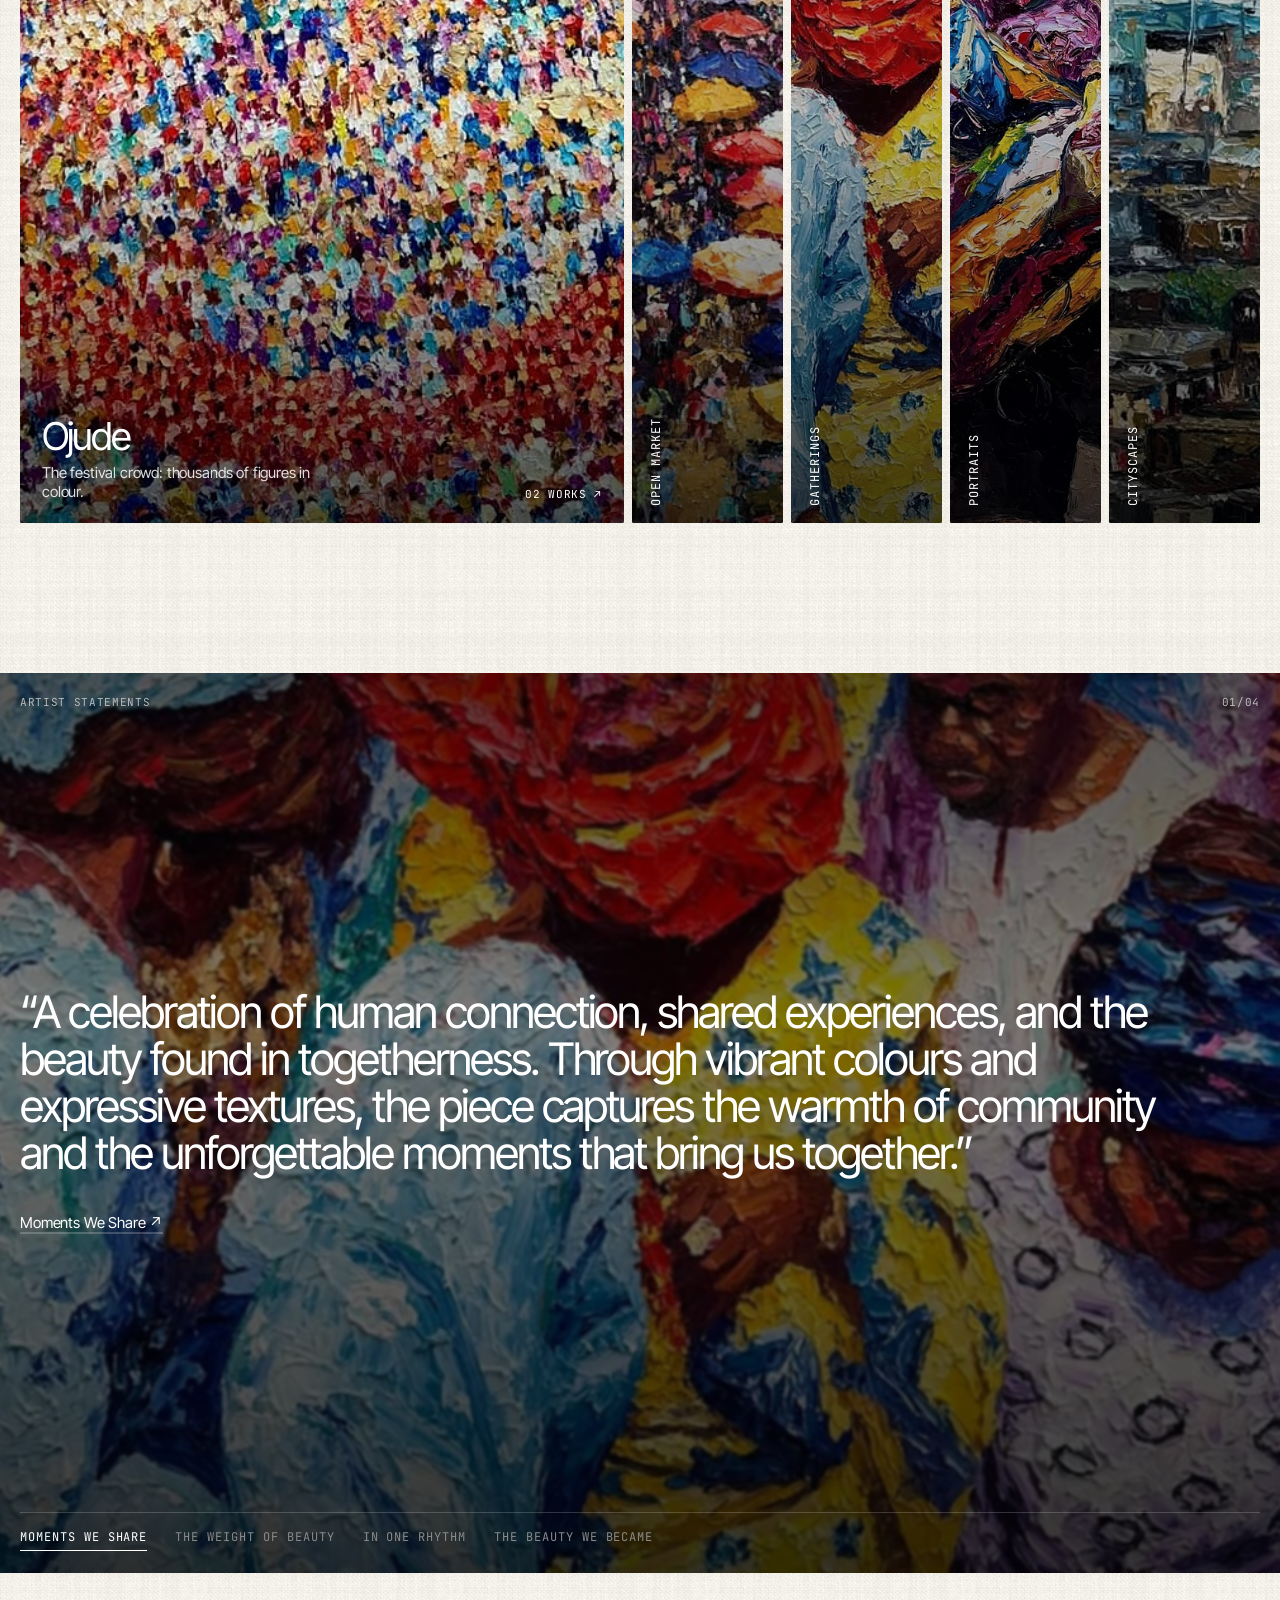
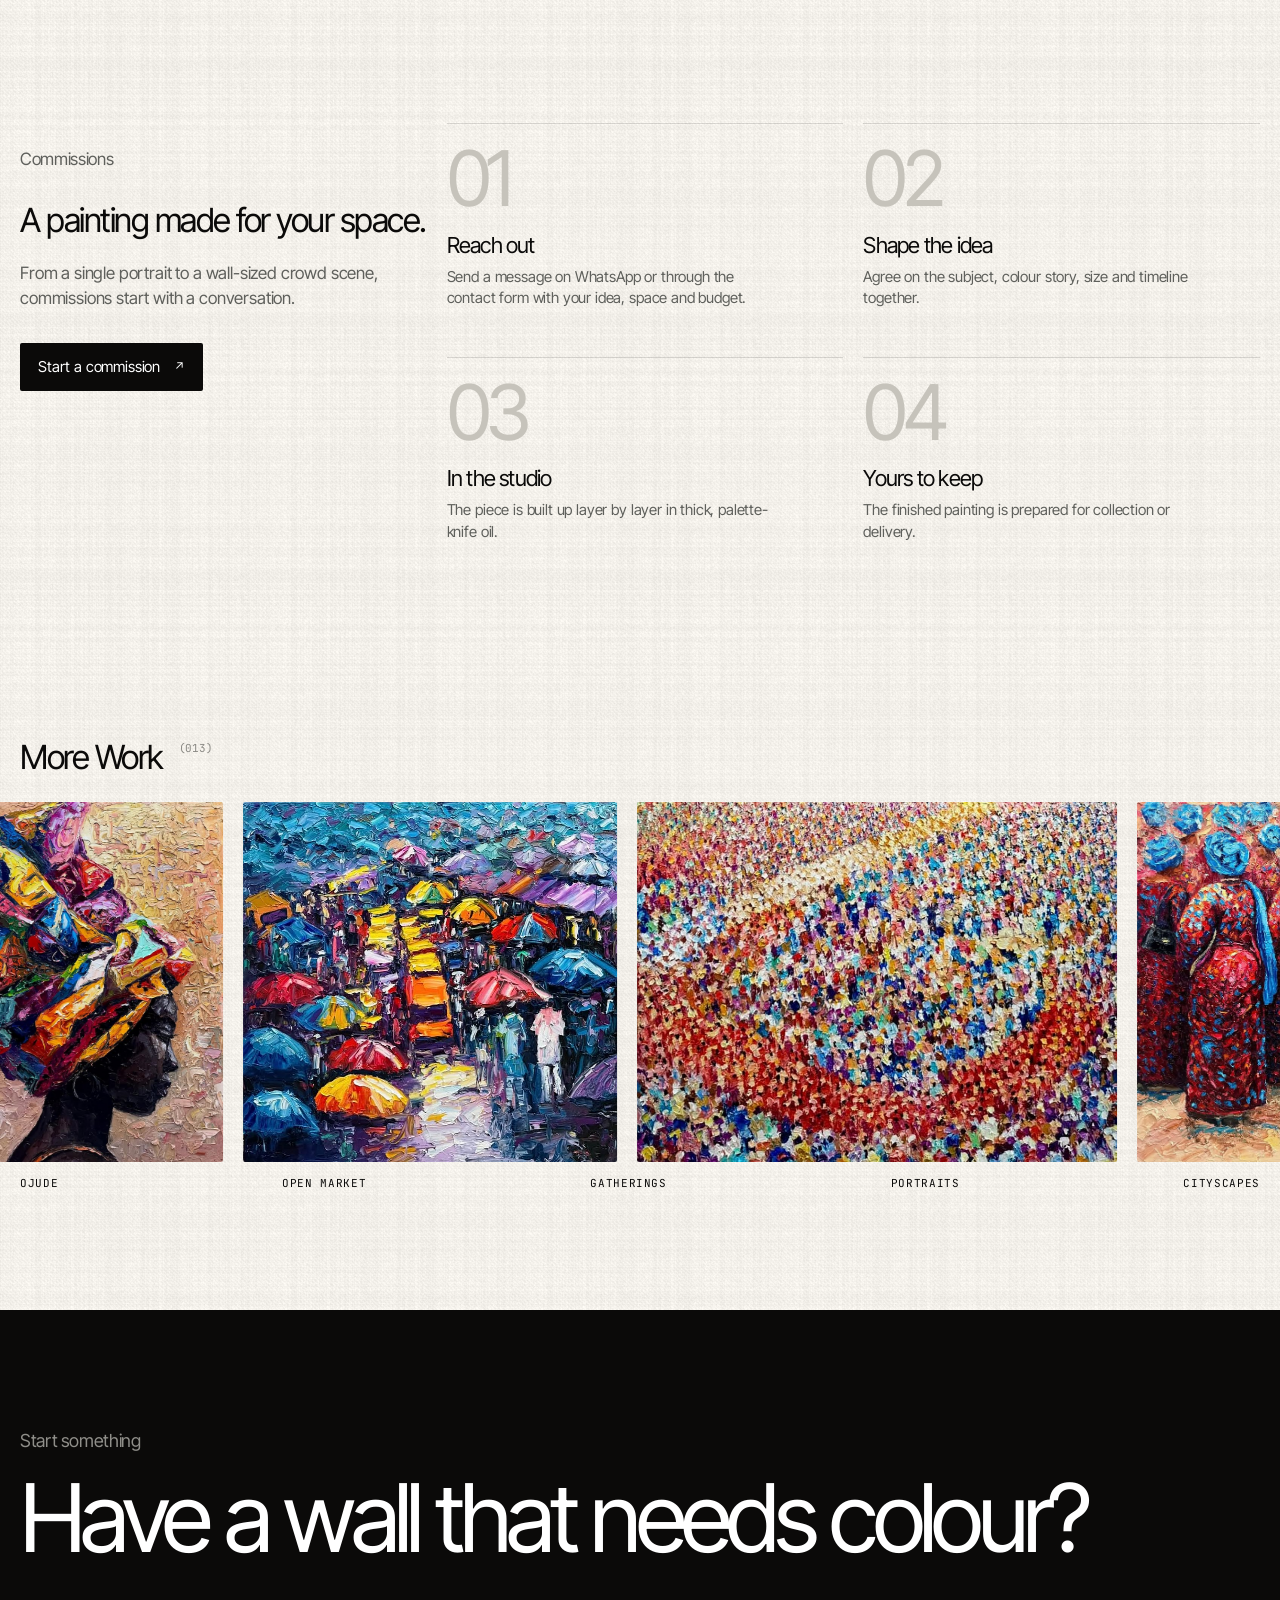
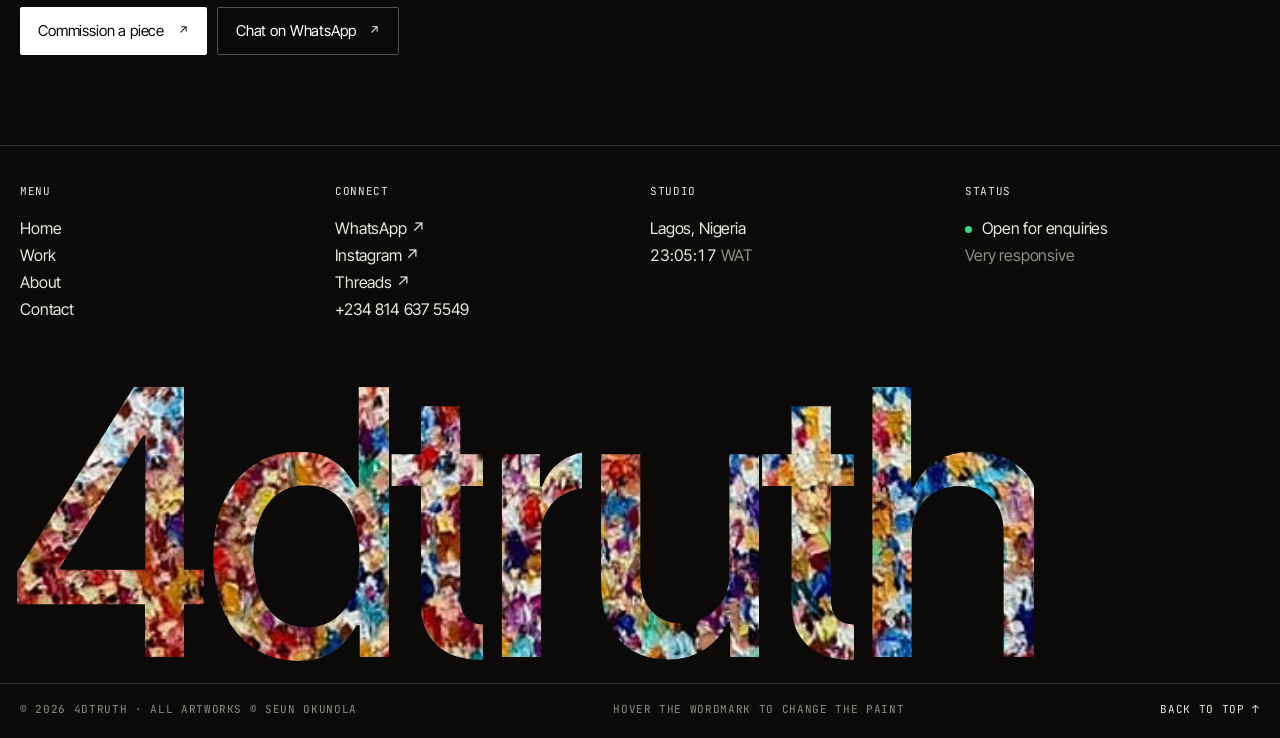
==== commit 837c84b4: "Add Work, Artwork, About and Contact pages; landing-page home - Navbar without background (logo + me" ====
--- a/index.html
+++ b/index.html
@@ -4,36 +4,25 @@
   <meta charset="utf-8" />
   <meta name="viewport" content="width=device-width, initial-scale=1" />
   <title>4dtruth | Seun Okunola: Painter &amp; Colourist, Lagos</title>
-  <meta name="description" content="4dtruth is the studio of Seun Okunola, a multidisciplinary artist and colourist based in Lagos, Nigeria. Textured oil paintings of crowds, markets, colour and people." />
+  <meta name="description" content="4dtruth is the studio of Seun Okunola, a multidisciplinary artist and colourist in Lagos, Nigeria. Textured oil paintings of crowds, markets and portraits. Commissions open." />
   <meta property="og:title" content="4dtruth | Seun Okunola" />
   <meta property="og:description" content="I paint everything. Multidisciplinary artist and colourist based in Lagos, Nigeria." />
   <meta property="og:image" content="/assets/works/moments-we-share.jpg" />
-  <link rel="icon" href="data:image/svg+xml,%3Csvg xmlns='http://www.w3.org/2000/svg' viewBox='0 0 32 32'%3E%3Crect width='32' height='32' fill='%23060606'/%3E%3Ctext x='16' y='22' font-family='Arial' font-weight='700' font-size='15' fill='white' text-anchor='middle'%3E4d%3C/text%3E%3C/svg%3E" />
+  <link rel="icon" href="data:image/svg+xml,%3Csvg xmlns='http://www.w3.org/2000/svg' viewBox='0 0 32 32'%3E%3Crect width='32' height='32' fill='%230b0a09'/%3E%3Ctext x='16' y='22' font-family='Arial' font-weight='700' font-size='15' fill='white' text-anchor='middle'%3E4d%3C/text%3E%3C/svg%3E" />
+  <script>if (sessionStorage.getItem("fdt-pt")) document.documentElement.classList.add("pt-in");</script>
   <link rel="preconnect" href="https://fonts.googleapis.com" />
   <link rel="preconnect" href="https://fonts.gstatic.com" crossorigin />
   <link href="https://fonts.googleapis.com/css2?family=Inter+Tight:wght@300;400;500&family=JetBrains+Mono:wght@400;500&display=swap" rel="stylesheet" />
   <link rel="stylesheet" href="styles.css" />
 </head>
-<body>
-  <!-- Loader: a ring of paintings spinning in 3D, then the hero opens out of it -->
+<body data-page="home">
+  <!-- Loader (first visit per session): a ring of paintings spinning in 3D -->
   <div class="loader" id="loader" aria-hidden="true">
     <div class="ring-stage"><div class="ring" id="ring"></div></div>
   </div>
 
-  <!-- Navigation: white with difference blend, hides on scroll down -->
-  <header class="nav" id="nav">
-    <a href="#top" class="nav-logo bnd-hov" data-scroll>4dtruth</a>
-    <nav class="nav-menu" aria-label="Main">
-      <a href="#top" class="bnd-hov" data-scroll>Home</a>
-      <a href="#work" class="bnd-hov" data-scroll>Work</a>
-      <a href="#about" class="bnd-hov" data-scroll>About</a>
-      <a href="#contact" class="bnd-hov" data-scroll>Contact</a>
-    </nav>
-    <a href="#contact" class="nav-cta bnd-hov" data-scroll>Commission a piece <span aria-hidden="true">↗</span></a>
-  </header>
-
   <main>
-    <!-- Intro: pinned hero; the corner tile grows into the full reel as you scroll -->
+    <!-- Hero: pinned; the corner tile grows into the full reel as you scroll -->
     <section class="intro" id="top">
       <div class="intro-pin">
         <div class="hero" id="hero">
@@ -41,17 +30,33 @@
             <source src="assets/media/studio.mp4" type="video/mp4" />
           </video>
           <div class="hero-shade"></div>
-          <h1 class="hero-title" data-split="wipe">I paint everything.<br />Colour, texture and the rhythm of people.</h1>
+          <div class="hero-content" id="hero-content" data-manual>
+            <p class="hero-eyebrow" data-split="wipe">Seun Okunola · Painter &amp; colourist · Lagos</p>
+            <h1 class="hero-title" data-split="wipe">I paint everything.<br />Colour, texture and the rhythm of people.</h1>
+            <div class="hero-btns">
+              <a href="work.html" class="btn btn-light"><span class="bnd-hov">View the collection</span><i>↗</i></a>
+              <a href="contact.html" class="btn btn-glass"><span class="bnd-hov">Commission a piece</span><i>↗</i></a>
+            </div>
+          </div>
+          <div class="hero-scroll mono"><i></i>Scroll</div>
         </div>
-        <a class="reel" id="reel" href="#work" data-scroll aria-label="View the collection">
+        <a class="reel" id="reel" href="work.html" aria-label="View the collection">
           <div class="reel-media" id="reel-media"></div>
-          <span class="reel-label">View the Collection</span>
+          <span class="reel-label">View the Collection ↗</span>
           <span class="reel-count mono" id="reel-count">01/08</span>
         </a>
       </div>
     </section>
 
-    <!-- About -->
+    <!-- Stats -->
+    <section class="stats" aria-label="At a glance">
+      <div class="stat fade" data-reveal><div class="stat-n"><span data-count="17.1" data-suffix="K">0</span></div><p class="stat-l">Followers on Instagram</p></div>
+      <div class="stat fade" data-reveal><div class="stat-n"><span data-count="673">0</span></div><p class="stat-l">Posts shared from the studio</p></div>
+      <div class="stat fade" data-reveal><div class="stat-n"><span data-count="13" data-pad="2">00</span></div><p class="stat-l">Works in this collection</p></div>
+      <div class="stat fade" data-reveal><div class="stat-n"><span data-count="5" data-pad="2">00</span></div><p class="stat-l">Series &amp; themes</p></div>
+    </section>
+
+    <!-- About teaser -->
     <section class="about" id="about">
       <div class="about-side">
         <p class="label" data-split="wipe">About</p>
@@ -62,16 +67,27 @@
       <div class="about-main">
         <p class="about-lead" data-split="fill">4dtruth is the studio of Seun Okunola, a multidisciplinary artist and colourist in Lagos, Nigeria, building crowds, markets and portraits out of colour and texture.</p>
         <p class="about-sub" data-split="wipe">Thick, palette-knife oil on canvas. Festival scenes from the Ojude series, the open markets of Lagos, and quieter studies of light, identity and the beauty of togetherness.</p>
+        <a href="about.html" class="btn btn-ghost about-more"><span class="bnd-hov">More about the artist</span><i>↗</i></a>
       </div>
     </section>
 
     <!-- Selected work -->
     <section class="work" id="work">
-      <div class="work-head">
+      <div class="sec-head">
         <h2 class="h2" data-split="wipe">Selected Work</h2>
-        <a href="#more" class="mono view-all bnd-hov" data-scroll>View all ↗</a>
+        <a href="work.html" class="mono bnd-hov">View all ↗</a>
       </div>
       <div class="grid" id="grid"></div>
+      <div class="grid-cta"><a href="work.html" class="btn"><span class="bnd-hov">View all 13 works</span><i>↗</i></a></div>
+    </section>
+
+    <!-- Series accordion -->
+    <section class="series" id="series">
+      <div class="sec-head">
+        <h2 class="h2" data-split="wipe">Series &amp; Themes</h2>
+        <span class="mono" style="color:var(--muted)">Hover to explore</span>
+      </div>
+      <div class="series-row" id="series-row"></div>
     </section>
 
     <!-- Statements: full-bleed dark slider -->
@@ -79,61 +95,43 @@
       <div class="testi-bgs" id="testi-bgs"></div>
       <div class="testi-inner">
         <div class="testi-top mono"><span>Artist Statements</span><span id="testi-index">01/04</span></div>
-        <div class="testi-quotes" id="testi-quotes"></div>
+        <div class="testi-quotes" id="testi-quotes" data-manual></div>
         <div class="testi-tabs" id="testi-tabs" role="tablist"></div>
+      </div>
+    </section>
+
+    <!-- Commission process -->
+    <section class="process" id="commission">
+      <div class="process-intro">
+        <p class="label" data-split="wipe">Commissions</p>
+        <h2 class="h2" style="margin-top:22px" data-split="wipe">A painting made for your space.</h2>
+        <p data-split="wipe">From a single portrait to a wall-sized crowd scene, commissions start with a conversation.</p>
+        <a href="contact.html" class="btn"><span class="bnd-hov">Start a commission</span><i>↗</i></a>
+      </div>
+      <div class="steps">
+        <div class="step fade" data-reveal><div class="step-n">01</div><h3>Reach out</h3><p>Send a message on WhatsApp or through the contact form with your idea, space and budget.</p></div>
+        <div class="step fade" data-reveal><div class="step-n">02</div><h3>Shape the idea</h3><p>Agree on the subject, colour story, size and timeline together.</p></div>
+        <div class="step fade" data-reveal><div class="step-n">03</div><h3>In the studio</h3><p>The piece is built up layer by layer in thick, palette-knife oil.</p></div>
+        <div class="step fade" data-reveal><div class="step-n">04</div><h3>Yours to keep</h3><p>The finished painting is prepared for collection or delivery.</p></div>
       </div>
     </section>
 
     <!-- More work marquee -->
     <section class="more" id="more">
-      <div class="more-head">
+      <div class="sec-head">
         <h2 class="h2" data-split="wipe">More Work</h2>
-        <span class="more-count mono">(<span id="more-count">013</span>)</span>
+        <span class="count">(<span id="more-count">013</span>)</span>
       </div>
-      <div class="marquee" id="marquee"><div class="marquee-track" id="marquee-track"></div></div>
-      <div class="marquee-names mono"><span>Ojude</span><span>Open Market</span><span>Vibrant Vision</span><span>City in Layers</span><span>Lagos, Nigeria</span></div>
-    </section>
-
-    <!-- Contact -->
-    <section class="contact" id="contact">
-      <p class="label" data-split="wipe">Get in touch</p>
-      <h2 class="contact-title" data-split="wipe">For commissions, acquisitions and collaborations, reach out. Very responsive.</h2>
-      <div class="contact-links">
-        <a href="https://wa.me/2348146375549" target="_blank" rel="noopener"><span class="bnd-hov">WhatsApp ↗</span><small>+234 814 637 5549</small></a>
-        <a href="tel:+2348146375549"><span class="bnd-hov">Call ↗</span><small>+234 814 637 5549</small></a>
-        <a href="https://www.instagram.com/4dtruth/" target="_blank" rel="noopener"><span class="bnd-hov">Instagram ↗</span><small>@4dtruth</small></a>
-        <a href="https://www.threads.net/@4dtruth" target="_blank" rel="noopener"><span class="bnd-hov">Threads ↗</span><small>@4dtruth</small></a>
-      </div>
+      <div class="marquee"><div class="marquee-track" id="marquee-track"></div></div>
+      <div class="marquee-names mono"><span>Ojude</span><span>Open Market</span><span>Gatherings</span><span>Portraits</span><span>Cityscapes</span></div>
     </section>
   </main>
 
-  <footer class="footer">
-    <div class="footer-row">
-      <span>Lagos, Nigeria</span>
-      <span>Arts &amp; Entertainment</span>
-      <a href="#top" class="bnd-hov" data-scroll>Back to top ↑</a>
-      <span>© <span id="year"></span> 4dtruth</span>
-    </div>
-    <div class="wordmark" id="wordmark" aria-label="4dtruth"></div>
-  </footer>
-
-  <!-- Lightbox -->
-  <div class="lightbox" id="lightbox" aria-hidden="true" role="dialog" aria-modal="true" aria-label="Artwork">
-    <button class="lb-close bnd-hov" id="lb-close" aria-label="Close">Close ✕</button>
-    <button class="lb-nav lb-prev" id="lb-prev" aria-label="Previous work">←</button>
-    <figure class="lb-figure">
-      <div class="lb-img-wrap"><img id="lb-img" alt="" /></div>
-      <figcaption>
-        <span class="mono lb-index" id="lb-index"></span>
-        <h3 id="lb-title"></h3>
-        <div class="tags" id="lb-tags"></div>
-        <p id="lb-desc"></p>
-      </figcaption>
-    </figure>
-    <button class="lb-nav lb-next" id="lb-next" aria-label="Next work">→</button>
-  </div>
+  <div id="app-footer"></div>
 
   <script src="assets/vendor/lenis.min.js"></script>
-  <script src="main.js"></script>
+  <script src="assets/js/data.js"></script>
+  <script src="assets/js/core.js"></script>
+  <script src="assets/js/home.js"></script>
 </body>
 </html>
--- a/styles.css
+++ b/styles.css
@@ -1,17 +1,18 @@
 /* =========================================================
-   4dtruth: motion and layout modelled on ouiwill.com
+   4dtruth: styles (all pages)
+   Motion modelled on ouiwill.com
    Signature easing: cubic-bezier(.771,.029,.189,1.007)
    ========================================================= */
 :root {
-  --ink: #060606;
-  --grey: #6b6c69;
-  --muted: #878787;
-  --soft: #c9c9c7;
-  --line: #e2e2e0;
-  --tag: #ececeb;
-  --bg: #ffffff;
+  --ink: #0b0a09;
+  --grey: #5f605c;
+  --muted: #8a8984;
+  --soft: #c6c3bb;
+  --line: rgba(11, 10, 9, .14);
+  --tag: rgba(11, 10, 9, .07);
+  --paper: #f4f1eb;
   --pad: 20px;
-  --headH: 56px;
+  --headH: 60px;
   --ease: cubic-bezier(.771, .029, .189, 1.007);
   --expo: cubic-bezier(.19, 1, .22, 1);
   --sans: "Inter Tight", "Helvetica Neue", Helvetica, Arial, sans-serif;
@@ -22,28 +23,58 @@
 @property --fill { syntax: "<number>"; inherits: false; initial-value: 0; }
 
 * { box-sizing: border-box; margin: 0; padding: 0; }
-html { -webkit-text-size-adjust: 100%; }
+html { -webkit-text-size-adjust: 100%; scrollbar-width: none; }
+html::-webkit-scrollbar { display: none; }
 html.lenis, html.lenis body { height: auto; }
 .lenis.lenis-smooth { scroll-behavior: auto !important; }
 .lenis.lenis-stopped { overflow: hidden; }
-html { scrollbar-width: none; }
-html::-webkit-scrollbar { display: none; }
 body {
-  font-family: var(--sans);
-  color: var(--ink);
-  background: var(--bg);
+  font-family: var(--sans); color: var(--ink);
+  background: var(--paper) url("assets/texture/canvas.png") repeat;
+  background-size: 256px 256px;
   letter-spacing: -0.01em;
-  -webkit-font-smoothing: antialiased;
-  -moz-osx-font-smoothing: grayscale;
+  -webkit-font-smoothing: antialiased; -moz-osx-font-smoothing: grayscale;
 }
 img, video { display: block; max-width: 100%; }
+[hidden] { display: none !important; }
 a { color: inherit; text-decoration: none; }
-button { font: inherit; color: inherit; background: none; border: 0; cursor: pointer; }
+button, input, select, textarea { font: inherit; color: inherit; }
+button { background: none; border: 0; cursor: pointer; }
 .mono { font-family: var(--mono); font-size: 11px; letter-spacing: .06em; text-transform: uppercase; }
 .label { color: var(--muted); font-size: 18px; letter-spacing: -0.02em; }
 .h2 { font-size: clamp(28px, 2.6vw, 40px); font-weight: 400; letter-spacing: -0.045em; line-height: 1; }
-
-/* ---------- Text splitting: line wipe (top -> bottom) ---------- */
+.eyebrow { font-family: var(--mono); font-size: 11px; letter-spacing: .08em; text-transform: uppercase; color: var(--muted); }
+
+/* ---------- Film grain over everything ---------- */
+.grain {
+  position: fixed; inset: -100%; z-index: 200; pointer-events: none; opacity: .09;
+  background: url("assets/texture/grain.png") repeat; background-size: 180px;
+  animation: grain .9s steps(6) infinite;
+}
+@keyframes grain {
+  0% { transform: translate(0, 0); } 17% { transform: translate(-3%, 2%); } 33% { transform: translate(2%, -4%); }
+  50% { transform: translate(-4%, -1%); } 67% { transform: translate(3%, 3%); } 83% { transform: translate(-1%, 4%); } 100% { transform: translate(0, 0); }
+}
+
+/* ---------- Buttons ---------- */
+.btn {
+  display: inline-flex; align-items: center; gap: 14px; height: 48px; padding: 0 18px;
+  font-size: 15px; border-radius: 2px; white-space: nowrap;
+  background: var(--ink); color: #fff;
+  transition: background-color .3s var(--ease), color .3s var(--ease), border-color .3s var(--ease), opacity .3s var(--ease);
+}
+.btn i { font-style: normal; font-size: 12px; transition: transform .5s var(--expo); }
+.btn:hover i { transform: translate(3px, -3px); }
+.btn:hover { opacity: .88; }
+.btn-ghost { background: transparent; color: var(--ink); border: 1px solid var(--line); }
+.btn-ghost:hover { background: var(--ink); color: #fff; opacity: 1; }
+.btn-light { background: #fff; color: var(--ink); }
+.btn-ghost-light { background: transparent; color: #fff; border: 1px solid rgba(255,255,255,.3); }
+.btn-ghost-light:hover { background: #fff; color: var(--ink); opacity: 1; }
+.btn-glass { background: rgba(255,255,255,.14); color: #fff; backdrop-filter: blur(10px); -webkit-backdrop-filter: blur(10px); border: 1px solid rgba(255,255,255,.25); }
+.btn-glass:hover { background: #fff; color: var(--ink); opacity: 1; }
+
+/* ---------- Line wipe (top -> bottom) ---------- */
 .ln { display: block; position: relative; }
 .ln-i {
   display: block;
@@ -52,44 +83,76 @@
   transition: clip-path 1.1s var(--ease), transform 1.1s var(--ease);
   transition-delay: calc(var(--i, 0) * 90ms + var(--d, 0ms));
 }
-.in .ln-i, .ln-i.in { clip-path: inset(-0.2em -0.1em -0.25em -0.1em); transform: none; }
-
-/* Scroll-linked fill: grey line with an ink copy revealed left -> right */
+.in .ln-i, .in.ln-i { clip-path: inset(-0.2em -0.1em -0.25em -0.1em); transform: none; }
 [data-split="fill"] .ln { color: var(--soft); }
-[data-split="fill"] .ln-f {
-  position: absolute; inset: 0; color: var(--ink); pointer-events: none;
-  clip-path: inset(-0.2em calc(100% - 100% * var(--fill)) -0.25em 0);
-}
-
-/* ---------- Band hover: a gap sweeps down through the text ---------- */
+[data-split="fill"] .ln-f { position: absolute; inset: 0; color: var(--ink); pointer-events: none; clip-path: inset(-0.2em calc(100% - 100% * var(--fill)) -0.25em 0); }
+
+/* ---------- Band hover ---------- */
 .bnd-hov { display: inline-block; --b: .15; }
 .bnd-hov.hov {
-  --bB: calc(100% * var(--b));
-  --bS: calc(100% + 2 * var(--bB));
+  --bB: calc(100% * var(--b)); --bS: calc(100% + 2 * var(--bB));
   clip-path: polygon(
     -10% calc(0% - var(--bB)), 110% calc(0% - var(--bB)),
     110% calc(var(--bS) * (var(--hovp) - 1.1) - var(--bB)), -10% calc(var(--bS) * (var(--hovp) - 1.1) - var(--bB)),
     -10% calc(var(--bS) * var(--hovp) - var(--bB)), 110% calc(var(--bS) * var(--hovp) - var(--bB)),
-    110% calc(100% + var(--bB)), -10% calc(100% + var(--bB))
-  );
+    110% calc(100% + var(--bB)), -10% calc(100% + var(--bB)));
   animation: bnd .8s var(--ease) forwards;
 }
 @keyframes bnd { from { --hovp: 0; } to { --hovp: 2.1; } }
 
-/* ---------- Loader ---------- */
-.loader {
-  position: fixed; inset: 0; z-index: 90; background: #fff;
-  display: grid; place-items: center; pointer-events: none;
-}
+/* Generic reveal */
+[data-reveal].fade { opacity: 0; transform: translateY(24px); transition: opacity 1s var(--ease), transform 1s var(--ease); }
+[data-reveal].fade.in { opacity: 1; transform: none; }
+
+/* ---------- Page transition ---------- */
+.pt {
+  position: fixed; inset: 0; z-index: 150; background: var(--ink); color: #fff; pointer-events: none;
+  display: grid; place-items: center;
+  clip-path: inset(100% 0 0 0);
+}
+.pt-logo { font-size: 22px; font-weight: 500; letter-spacing: -0.04em; opacity: 0; transition: opacity .3s; }
+.pt.cover { clip-path: inset(0 0 0 0); transition: clip-path .7s var(--ease); pointer-events: auto; }
+.pt.cover .pt-logo { opacity: 1; transition-delay: .35s; }
+html.pt-in .pt { clip-path: inset(0 0 0 0); }
+html.pt-in .pt .pt-logo { opacity: 1; }
+.pt.open { clip-path: inset(0 0 100% 0); transition: clip-path .9s var(--ease) .1s; }
+
+/* ---------- Nav (no background: logo + menu) ---------- */
+.nav {
+  position: fixed; inset: 0 0 auto 0; z-index: 60; height: var(--headH);
+  display: flex; justify-content: space-between; align-items: center;
+  padding: 0 var(--pad); color: #fff; mix-blend-mode: difference;
+  transition: transform .8s var(--ease), opacity .8s var(--ease);
+}
+.is-loading .nav { opacity: 0; transform: translateY(-10px); }
+html.nav-hide .nav { transform: translateY(calc(-1 * var(--headH))); transition: transform .45s var(--ease); }
+.nav-logo { font-size: 22px; font-weight: 500; letter-spacing: -0.045em; }
+.nav-menu { display: flex; gap: 22px; font-size: 15px; }
+.nav-menu a { position: relative; }
+.nav-menu a.cur::before { content: ""; position: absolute; left: -10px; top: 50%; width: 4px; height: 4px; background: currentColor; translate: 0 -50%; }
+.nav-burger { display: none; font-size: 15px; color: inherit; }
+
+/* Full-screen menu (mobile) */
+.menu {
+  position: fixed; inset: 0; z-index: 55; background: var(--paper) url("assets/texture/canvas.png");
+  display: flex; flex-direction: column; justify-content: space-between; padding: calc(var(--headH) + 24px) var(--pad) 28px;
+  clip-path: inset(0 0 100% 0); visibility: hidden;
+  transition: clip-path .8s var(--ease), visibility 0s .8s;
+}
+.menu.open { clip-path: inset(0 0 0 0); visibility: visible; transition: clip-path .8s var(--ease), visibility 0s; }
+.menu-links { display: flex; flex-direction: column; border-top: 1px solid var(--line); }
+.menu-links a { display: flex; align-items: baseline; gap: 18px; padding: 14px 0; border-bottom: 1px solid var(--line); font-size: clamp(40px, 12vw, 72px); letter-spacing: -0.05em; line-height: 1; }
+.menu-links a .mono { color: var(--muted); }
+.menu-links a > span:last-child { transform: translateY(40%); opacity: 0; transition: transform .9s var(--ease), opacity .6s var(--ease); transition-delay: calc(.25s + var(--i) * 70ms); }
+.menu.open .menu-links a > span:last-child { transform: none; opacity: 1; }
+.menu-foot { display: flex; justify-content: space-between; gap: 12px; flex-wrap: wrap; color: var(--grey); }
+
+/* ---------- Loader (home, first visit) ---------- */
+.loader { position: fixed; inset: 0; z-index: 90; background: var(--paper) url("assets/texture/canvas.png"); display: grid; place-items: center; pointer-events: none; }
 .ring-stage { perspective: 1400px; width: 100%; height: 100%; display: grid; place-items: center; }
-.ring {
-  position: relative; width: 120px; height: 90px; transform-style: preserve-3d;
-  transform: rotateX(-8deg) rotateZ(-4deg) rotateY(0deg);
-  animation: ringSpin 2.6s var(--ease) forwards;
-}
+.ring { position: relative; width: 120px; height: 90px; transform-style: preserve-3d; animation: ringSpin 2.6s var(--ease) forwards; }
 .ring-card {
-  position: absolute; inset: 0; transform-style: preserve-3d; backface-visibility: visible;
-  background-size: cover; background-position: center;
+  position: absolute; inset: 0; transform-style: preserve-3d; background-size: cover; background-position: center;
   transform: rotateY(calc(var(--k) * 45deg)) translateZ(210px);
   opacity: 0; animation: cardIn .6s var(--ease) forwards; animation-delay: calc(var(--k) * 70ms + 150ms);
 }
@@ -101,94 +164,100 @@
 .loader.out .ring { transition: opacity .5s var(--ease); opacity: 0; }
 .loader.gone { opacity: 0; visibility: hidden; transition: opacity .3s linear, visibility 0s .3s; }
 
-/* ---------- Nav ---------- */
-.nav {
-  position: fixed; inset: 0 0 auto 0; z-index: 60; height: var(--headH);
-  display: grid; grid-template-columns: 1fr auto 1fr; align-items: center;
-  padding: 0 var(--pad); color: #fff; mix-blend-mode: difference;
-  transition: transform .8s var(--ease), opacity .8s var(--ease);
-}
-.is-loading .nav { opacity: 0; transform: translateY(-10px); }
-html.nav-hide .nav { transform: translateY(calc(-1 * var(--headH))); transition: transform .4s var(--ease); }
-.nav-logo { font-size: 21px; font-weight: 500; letter-spacing: -0.04em; justify-self: start; }
-.nav-menu { display: flex; gap: 12px; font-size: 15px; }
-.nav-cta { justify-self: end; font-size: 15px; }
-.nav-cta span { font-size: 11px; margin-left: 3px; }
-
-/* ---------- Intro / hero / reel ---------- */
+/* ---------- Home: intro / hero / reel ---------- */
 .intro { position: relative; height: 230vh; }
 .intro-pin { position: sticky; top: 0; height: 100vh; height: 100lvh; overflow: hidden; }
 .hero {
   position: absolute; inset: 0; background: #111; overflow: hidden;
   clip-path: inset(var(--ht, 0%) var(--hr, 0%) var(--hb, 0%) var(--hl, 0%) round var(--hrad, 0px));
-  will-change: clip-path;
-}
-.hero-video { position: absolute; inset: 0; width: 100%; height: 100%; object-fit: cover; transform: scale(var(--hs, 1.08)); will-change: transform; }
-.hero-shade { position: absolute; inset: 0; background: linear-gradient(180deg, rgba(0,0,0,.28), rgba(0,0,0,.18) 45%, rgba(0,0,0,.42)); }
-.hero-title {
-  position: absolute; left: 50%; top: 50%; translate: -50% -50%;
-  width: min(92vw, 1100px); text-align: center; color: #fff;
-  font-weight: 400; font-size: clamp(34px, 4.6vw, 68px); line-height: 1.02; letter-spacing: -0.05em;
-}
+}
+.hero-video { position: absolute; inset: 0; width: 100%; height: 100%; object-fit: cover; transform: scale(var(--hs, 1.08)); }
+.hero-shade { position: absolute; inset: 0; background: radial-gradient(ellipse at 50% 55%, rgba(0,0,0,.32), rgba(0,0,0,.12) 60%), linear-gradient(180deg, rgba(0,0,0,.25), rgba(0,0,0,.05) 40%, rgba(0,0,0,.5)); }
+.hero-content {
+  position: absolute; left: 50%; top: 50%; translate: -50% -50%; width: min(92vw, 1120px);
+  text-align: center; color: #fff; display: flex; flex-direction: column; align-items: center; gap: 26px;
+}
+.hero-eyebrow { font-family: var(--mono); font-size: 11px; letter-spacing: .1em; text-transform: uppercase; color: rgba(255,255,255,.8); }
+.hero-title { font-weight: 400; font-size: clamp(36px, 5vw, 76px); line-height: 1; letter-spacing: -0.055em; }
+.hero-btns { display: flex; gap: 10px; flex-wrap: wrap; justify-content: center; opacity: 0; transform: translateY(14px); transition: opacity 1s var(--ease) .5s, transform 1s var(--ease) .5s; }
+.hero-content.in .hero-btns { opacity: 1; transform: none; }
+.hero-scroll { position: absolute; left: var(--pad); bottom: var(--pad); color: #fff; display: flex; align-items: center; gap: 10px; opacity: var(--so, 1); }
+.hero-scroll i { display: block; width: 1px; height: 34px; background: rgba(255,255,255,.35); position: relative; overflow: hidden; }
+.hero-scroll i::after { content: ""; position: absolute; inset: 0; background: #fff; animation: scrollLine 1.8s var(--ease) infinite; }
+@keyframes scrollLine { 0% { transform: translateY(-100%); } 60%, 100% { transform: translateY(100%); } }
 .reel {
   position: absolute; left: 0; top: 0; overflow: hidden; color: #fff; background: #222;
   width: var(--rw, 233px); height: var(--rh, 143px);
-  transform: translate3d(var(--rx, 0px), var(--ry, 0px), 0);
-  border-radius: var(--rr, 2px);
-  clip-path: inset(0 0 calc(100% * (1 - var(--rv, 1))) 0);
-  transition: clip-path .9s var(--ease);
-  will-change: transform, width, height;
+  transform: translate3d(var(--rx, 0px), var(--ry, 0px), 0); border-radius: var(--rr, 2px);
+  clip-path: inset(0 0 calc(100% * (1 - var(--rv, 1))) 0); transition: clip-path .9s var(--ease);
 }
 .is-loading .reel { --rv: 0; }
 .reel-media { position: absolute; inset: 0; }
-.reel-media img {
-  position: absolute; inset: 0; width: 100%; height: 100%; object-fit: cover;
-  visibility: hidden; transform: scale(1.12);
-}
+.reel-media img { position: absolute; inset: 0; width: 100%; height: 100%; object-fit: cover; visibility: hidden; transform: scale(1.12); }
 .reel-media img.act { visibility: visible; animation: kb 2.4s linear forwards; }
 @keyframes kb { from { transform: scale(1.12); } to { transform: scale(1.02); } }
-.reel::after { content: ""; position: absolute; inset: 0; background: rgba(0,0,0,calc(.25 * var(--rp, 0))); }
-.reel-label {
-  position: absolute; z-index: 2; left: 50%; top: 50%; translate: -50% -50%; font-size: 15px; white-space: nowrap;
-  opacity: var(--rl, 0); transition: opacity .3s;
-}
+.reel::after { content: ""; position: absolute; inset: 0; background: rgba(0,0,0,calc(.28 * var(--rp, 0))); }
+.reel-label { position: absolute; z-index: 2; left: 50%; top: 50%; translate: -50% -50%; font-size: 15px; white-space: nowrap; opacity: var(--rl, 0); }
 .reel-count { position: absolute; z-index: 2; right: 14px; top: 12px; opacity: var(--rl, 0); }
 
-/* ---------- About ---------- */
-.about { display: grid; grid-template-columns: 1fr 2fr; gap: 20px; padding: 140px var(--pad) 160px; }
-.about-cycle { position: relative; height: 20px; margin-top: 36px; color: var(--ink); font-size: 13px; }
-.about-cycle span { position: absolute; left: 0; top: 0; clip-path: inset(0 0 100% 0); transform: translateY(6px); transition: clip-path .7s var(--ease), transform .7s var(--ease); }
+/* ---------- Stats band ---------- */
+.stats { display: grid; grid-template-columns: repeat(4, 1fr); gap: 20px; padding: 120px var(--pad) 0; }
+.stat { border-top: 1px solid var(--ink); padding-top: 16px; }
+.stat-n { font-size: clamp(48px, 6vw, 96px); letter-spacing: -0.06em; line-height: .95; font-weight: 400; font-variant-numeric: tabular-nums; }
+.stat-l { margin-top: 10px; color: var(--grey); font-size: 15px; }
+
+/* ---------- About teaser ---------- */
+.about { display: grid; grid-template-columns: 1fr 2fr; gap: 20px; padding: 150px var(--pad) 160px; }
+.about-cycle { position: relative; height: 20px; margin-top: 36px; font-size: 13px; }
+.about-cycle span { position: absolute; left: 0; top: 0; clip-path: inset(0 0 100% 0); transform: translateY(6px); transition: clip-path .7s var(--ease), transform .7s var(--ease); white-space: nowrap; }
 .about-cycle span.act { clip-path: inset(0 0 -10% 0); transform: none; }
 .about-cycle span.leave { clip-path: inset(100% 0 0 0); transform: translateY(-6px); }
 .about-lead { font-size: clamp(26px, 2.75vw, 42px); line-height: 1.08; letter-spacing: -0.045em; max-width: 980px; }
-.about-sub { margin-top: 56px; font-size: clamp(22px, 2.1vw, 32px); line-height: 1.12; letter-spacing: -0.04em; color: var(--muted); max-width: 820px; }
-
-/* ---------- Work grid ---------- */
-.work { padding: 0 var(--pad) 140px; }
-.work-head { display: flex; justify-content: space-between; align-items: flex-end; padding-bottom: 28px; }
-.view-all { color: var(--ink); }
-.grid { display: grid; grid-template-columns: 1fr 1fr; gap: 80px 20px; }
+.about-sub { margin-top: 48px; font-size: clamp(20px, 1.9vw, 28px); line-height: 1.15; letter-spacing: -0.035em; color: var(--muted); max-width: 820px; }
+.about-more { margin-top: 44px; }
+
+/* ---------- Section heads ---------- */
+.sec-head { display: flex; justify-content: space-between; align-items: flex-end; gap: 20px; padding: 0 var(--pad) 28px; }
+.sec-head .count { color: var(--muted); font-family: var(--mono); font-size: 11px; margin-left: 8px; vertical-align: top; }
+
+/* ---------- Cards ---------- */
+.work { padding: 0 0 140px; }
+.grid { display: grid; grid-template-columns: 1fr 1fr; gap: 80px 20px; padding: 0 var(--pad); }
+.grid-cta { display: flex; justify-content: center; padding-top: 80px; }
 .card { cursor: pointer; display: block; }
 .card.wide { grid-column: 1 / -1; }
-.card-media {
-  position: relative; overflow: hidden; background: #ebe9e5; aspect-ratio: 1 / 1; border-radius: 2px;
-  clip-path: inset(100% 0 0 0 round 2px); transition: clip-path 1.3s var(--ease);
-}
+.card-media { position: relative; overflow: hidden; background: #e7e3db; aspect-ratio: 1 / 1; border-radius: 2px; clip-path: inset(100% 0 0 0 round 2px); transition: clip-path 1.3s var(--ease); }
 .card.in .card-media { clip-path: inset(0 0 0 0 round 2px); }
 .card.wide .card-media { aspect-ratio: 16 / 8; }
-.card-media img {
-  position: absolute; left: 0; top: -8%; width: 100%; height: 116%; object-fit: cover;
-  transform: translate3d(0, var(--py, 0px), 0);
-  transition: scale .9s var(--ease); will-change: transform;
-}
+.card-media img { position: absolute; left: 0; top: -8%; width: 100%; height: 116%; object-fit: cover; transform: translate3d(0, var(--py, 0px), 0); transition: scale .9s var(--ease); }
 .card:hover .card-media img { scale: 1.03; }
 .card-info { display: flex; justify-content: space-between; align-items: center; gap: 16px; padding-top: 18px; }
-.card-info h3 { font-size: clamp(22px, 1.9vw, 28px); font-weight: 400; letter-spacing: -0.04em; color: var(--grey); transition: color .3s var(--ease); white-space: nowrap; }
+.card-info h3 { font-size: clamp(20px, 1.9vw, 28px); font-weight: 400; letter-spacing: -0.04em; color: var(--grey); transition: color .3s var(--ease); white-space: nowrap; }
 .card:hover .card-info h3 { color: var(--ink); }
 .tags { display: flex; flex-wrap: wrap; gap: 5px; justify-content: flex-end; }
-.tag { font-family: var(--mono); font-size: 10.5px; letter-spacing: .04em; text-transform: uppercase; color: #6d6d6d; background: var(--tag); padding: 8px 10px; line-height: 1; border-radius: 1px; }
+.tag { font-family: var(--mono); font-size: 10.5px; letter-spacing: .04em; text-transform: uppercase; color: #5d5c58; background: var(--tag); padding: 8px 10px; line-height: 1; border-radius: 1px; }
 .card .tag { opacity: 0; transform: translateY(6px); transition: opacity .8s var(--ease), transform .8s var(--ease); transition-delay: calc(400ms + var(--t, 0) * 60ms); }
 .card.in .tag { opacity: 1; transform: none; }
+
+/* ---------- Series accordion ---------- */
+.series { padding: 0 0 150px; }
+.series-row { display: flex; gap: 8px; height: 76vh; min-height: 520px; padding: 0 var(--pad); }
+.sp {
+  position: relative; flex: 1; min-width: 0; overflow: hidden; border-radius: 2px; color: #fff; background: #222;
+  transition: flex .8s var(--ease);
+}
+.sp:hover, .sp.act { flex: 4; }
+.sp img { position: absolute; inset: 0; width: 100%; height: 100%; object-fit: cover; transform: scale(1.08); transition: transform 1.2s var(--ease), filter .8s var(--ease); filter: saturate(.85) brightness(.8); }
+.sp:hover img, .sp.act img { transform: scale(1); filter: none; }
+.sp::after { content: ""; position: absolute; inset: 0; background: linear-gradient(180deg, rgba(0,0,0,0) 40%, rgba(0,0,0,.65)); }
+.sp-v { position: absolute; z-index: 2; left: 16px; bottom: 18px; writing-mode: vertical-rl; transform: rotate(180deg); font-family: var(--mono); font-size: 12px; letter-spacing: .08em; text-transform: uppercase; transition: opacity .35s var(--ease) .4s, transform .35s var(--ease) .4s; }
+.sp:hover .sp-v, .sp.act .sp-v { opacity: 0; transform: rotate(180deg) translateY(.6rem); transition-delay: 0s; }
+.sp-panel { position: absolute; z-index: 2; left: 22px; right: 22px; bottom: 22px; display: flex; justify-content: space-between; align-items: flex-end; gap: 20px; opacity: 0; transform: translateY(1.2rem); transition: opacity .45s var(--ease) .1s, transform .45s var(--ease) .1s; }
+.sp:hover .sp-panel, .sp.act .sp-panel { opacity: 1; transform: none; transition-delay: .3s; }
+.sp-panel h3 { font-size: clamp(28px, 3vw, 48px); font-weight: 400; letter-spacing: -0.05em; line-height: 1; white-space: nowrap; }
+.sp-panel p { font-size: 15px; max-width: 280px; color: rgba(255,255,255,.85); margin-top: 8px; }
+.sp-panel .mono { white-space: nowrap; }
+.sp-n { position: absolute; z-index: 2; top: 14px; left: 16px; font-family: var(--mono); font-size: 11px; opacity: .8; }
 
 /* ---------- Statements (dark slider) ---------- */
 .testi { position: relative; height: 100vh; min-height: 640px; color: #fff; background: #0b0b0b; overflow: hidden; }
@@ -202,85 +271,224 @@
 .testi-q { position: absolute; left: 0; right: 0; top: 50%; translate: 0 -50%; visibility: hidden; }
 .testi-q.act { visibility: visible; }
 .testi-q blockquote { font-size: clamp(26px, 3.5vw, 54px); line-height: 1.05; letter-spacing: -0.045em; max-width: 1180px; }
-.testi-q .meta { margin-top: 36px; font-size: 15px; line-height: 1.4; }
-.testi-q .meta small { display: block; color: #aaa; font-size: 15px; }
+.testi-q .meta { margin-top: 36px; font-size: 15px; }
+.testi-q .meta a { border-bottom: 1px solid rgba(255,255,255,.4); }
 .testi-tabs { display: flex; gap: 28px; flex-wrap: wrap; border-top: 1px solid rgba(255,255,255,.18); padding-top: 16px; }
-.testi-tab { font-family: var(--mono); font-size: 12px; letter-spacing: .08em; text-transform: uppercase; color: var(--muted); transition: color .3s var(--ease); position: relative; padding-bottom: 6px; }
+.testi-tab { font-family: var(--mono); font-size: 12px; letter-spacing: .08em; text-transform: uppercase; color: #8a8a8a; transition: color .3s var(--ease); position: relative; padding-bottom: 6px; }
 .testi-tab.act, .testi-tab:hover { color: #fff; }
 .testi-tab i { position: absolute; left: 0; bottom: 0; height: 1px; width: 100%; background: #fff; transform-origin: left; transform: scaleX(0); }
 .testi-tab.act i { animation: prog var(--dur, 7s) linear forwards; }
 @keyframes prog { to { transform: scaleX(1); } }
 
+/* ---------- Process ---------- */
+.process { padding: 150px var(--pad); display: grid; grid-template-columns: 1fr 2fr; gap: 20px; }
+.process-intro p { color: var(--grey); font-size: 17px; line-height: 1.45; max-width: 360px; margin: 24px 0 32px; }
+.steps { display: grid; grid-template-columns: 1fr 1fr; gap: 0 20px; }
+.step { border-top: 1px solid var(--line); padding: 20px 0 48px; }
+.step-n { font-size: clamp(56px, 6vw, 96px); letter-spacing: -0.06em; line-height: .9; color: var(--soft); transition: color .6s var(--ease); }
+.step:hover .step-n { color: var(--ink); }
+.step h3 { font-size: 22px; font-weight: 400; letter-spacing: -0.035em; margin: 18px 0 8px; }
+.step p { color: var(--grey); font-size: 15px; line-height: 1.45; max-width: 340px; }
+
 /* ---------- More work marquee ---------- */
-.more { padding: 140px 0 0; }
-.more-head { display: flex; align-items: flex-start; gap: 8px; padding: 0 var(--pad) 28px; }
-.more-count { color: var(--muted); margin-top: 2px; }
+.more { padding: 0 0 0; }
+.more .sec-head { justify-content: flex-start; align-items: flex-start; gap: 8px; }
 .marquee { overflow: hidden; }
 .marquee-track { display: flex; gap: 20px; width: max-content; will-change: transform; }
-.mq {
-  position: relative; height: clamp(260px, 40vh, 440px); flex: none; cursor: pointer; overflow: hidden; border-radius: 2px;
-}
+.mq { position: relative; height: clamp(260px, 40vh, 440px); flex: none; overflow: hidden; border-radius: 2px; }
 .mq img { height: 100%; width: auto; transition: scale .9s var(--ease); }
 .mq:hover img { scale: 1.04; }
 .mq span { position: absolute; left: 12px; bottom: 10px; color: #fff; font-size: 14px; opacity: 0; transform: translateY(6px); transition: opacity .5s var(--ease), transform .5s var(--ease); text-shadow: 0 1px 8px rgba(0,0,0,.4); }
 .mq:hover span { opacity: 1; transform: none; }
-.marquee-names { display: flex; justify-content: space-between; padding: 14px var(--pad); border-bottom: 1px solid var(--line); color: var(--ink); }
-
-/* ---------- Contact ---------- */
-.contact { padding: 140px var(--pad) 140px; }
-.contact-title { font-size: clamp(32px, 4.4vw, 66px); font-weight: 400; letter-spacing: -0.05em; line-height: 1.02; max-width: 1200px; margin: 24px 0 72px; }
-.contact-links { display: grid; grid-template-columns: repeat(4, 1fr); border-top: 1px solid var(--ink); }
-.contact-links a { padding-top: 18px; font-size: 18px; letter-spacing: -0.02em; }
-.contact-links small { display: block; color: var(--muted); font-size: 14px; margin-top: 4px; }
+.marquee-names { display: flex; justify-content: space-between; padding: 14px var(--pad) 120px; }
 
 /* ---------- Footer ---------- */
-.footer { background: var(--ink); color: #fff; padding: 22px var(--pad) 0; overflow: hidden; }
-.footer-row { display: flex; justify-content: space-between; font-size: 14px; color: #aaa; gap: 16px; }
-.wordmark { display: flex; font-size: 27vw; font-weight: 500; letter-spacing: -0.075em; line-height: .9; margin: 40px 0 0 -1vw; padding-bottom: 1vw; white-space: nowrap; overflow: hidden; }
-.wordmark span { display: inline-block; transform: translateY(105%); transition: transform 1.2s var(--ease); transition-delay: calc(var(--i) * 60ms); }
-.wordmark.in span { transform: none; }
-
-/* ---------- Lightbox ---------- */
-.lightbox {
-  position: fixed; inset: 0; z-index: 100; background: #fff;
-  display: grid; grid-template-columns: 80px 1fr 80px; align-items: center;
-  clip-path: inset(100% 0 0 0); visibility: hidden;
-  transition: clip-path .9s var(--ease), visibility 0s .9s;
-}
-.lightbox.open { clip-path: inset(0 0 0 0); visibility: visible; transition: clip-path .9s var(--ease), visibility 0s; }
-.lb-figure { display: grid; grid-template-columns: minmax(0, 1.6fr) minmax(260px, 1fr); gap: 56px; align-items: center; height: 100vh; padding: 72px 0; }
-.lb-img-wrap { display: flex; justify-content: flex-end; height: 100%; align-items: center; }
-.lb-img-wrap img { max-height: calc(100vh - 144px); width: auto; object-fit: contain; clip-path: inset(0 0 100% 0); transition: clip-path 1s var(--ease) .25s; }
-.lightbox.open .lb-img-wrap img.ready { clip-path: inset(0 0 0 0); }
-.lb-index { color: var(--muted); display: block; margin-bottom: 16px; }
-.lb-figure h3 { font-size: clamp(28px, 3vw, 46px); font-weight: 400; letter-spacing: -0.05em; line-height: 1; margin-bottom: 20px; }
-.lb-figure .tags { justify-content: flex-start; margin-bottom: 24px; }
-.lb-figure p { font-size: 17px; line-height: 1.5; color: #444; max-width: 420px; }
-.lb-close { position: absolute; top: 18px; right: var(--pad); font-size: 15px; z-index: 2; }
-.lb-nav { font-size: 22px; height: 100%; transition: background .3s var(--ease); }
-.lb-nav:hover { background: #f4f4f3; }
+.footer { position: relative; background: var(--ink); color: #fff; overflow: hidden; }
+.f-cta { padding: 120px var(--pad) 90px; border-bottom: 1px solid rgba(255,255,255,.14); }
+.f-label { color: #8f8e89; }
+.f-title { font-size: clamp(44px, 7.4vw, 124px); font-weight: 400; letter-spacing: -0.06em; line-height: .95; margin: 22px 0 44px; max-width: 1300px; }
+.f-btns { display: flex; gap: 10px; flex-wrap: wrap; }
+.f-cols { display: grid; grid-template-columns: repeat(4, 1fr); gap: 20px; padding: 36px var(--pad) 0; font-size: 16px; line-height: 1.7; }
+.f-cols a { display: table; color: #e9e7e2; }
+.f-cols p { color: #e9e7e2; }
+.f-h { color: #8f8e89; margin-bottom: 14px; }
+.f-muted { color: #8f8e89 !important; }
+.f-clock { font-variant-numeric: tabular-nums; }
+.f-dot { display: inline-block; width: 7px; height: 7px; border-radius: 50%; background: #39d98a; margin-right: 10px; vertical-align: middle; box-shadow: 0 0 0 0 rgba(57,217,138,.6); animation: pulse 2s infinite; }
+@keyframes pulse { 0% { box-shadow: 0 0 0 0 rgba(57,217,138,.5); } 70% { box-shadow: 0 0 0 9px rgba(57,217,138,0); } 100% { box-shadow: 0 0 0 0 rgba(57,217,138,0); } }
+.f-word {
+  display: flex; padding: 40px 0 0 calc(var(--pad) - 1.2vw); font-size: 29vw; font-weight: 500; letter-spacing: -0.075em; line-height: .86;
+  white-space: nowrap; overflow: hidden; cursor: pointer; --mx: 0; --my: 0;
+}
+.f-word span {
+  display: inline-block; color: transparent;
+  background-image: var(--paint); background-size: var(--fw, 100vw) auto; background-repeat: no-repeat;
+  background-position: calc(var(--ox, 0px) + var(--mx) * -60px) calc(50% + var(--my) * -80px);
+  -webkit-background-clip: text; background-clip: text;
+  transform: translateY(105%); transition: transform 1.2s var(--ease), background-position .6s var(--expo);
+  transition-delay: calc(var(--i) * 60ms), 0s;
+}
+.f-word.in span { transform: none; }
+.f-word:hover span { transform: translateY(calc(sin(var(--i) * 1.3) * 4%)); transition: transform .9s var(--expo), background-position .6s var(--expo); }
+.f-bottom { display: flex; justify-content: space-between; gap: 16px; padding: 18px var(--pad) 22px; color: #8f8e89; border-top: 1px solid rgba(255,255,255,.14); flex-wrap: wrap; }
+.f-bottom a { color: #e9e7e2; }
+
+/* ---------- Inner page heads ---------- */
+.page-head { padding: calc(var(--headH) + 110px) var(--pad) 60px; }
+.page-title { font-size: clamp(64px, 13vw, 220px); font-weight: 400; letter-spacing: -0.07em; line-height: .86; }
+.page-title sup { font-family: var(--mono); font-size: 13px; letter-spacing: 0; color: var(--muted); vertical-align: top; margin-left: .4em; position: relative; top: 1.2em; }
+.page-intro { display: grid; grid-template-columns: 1fr 2fr; gap: 20px; margin-top: 44px; }
+.page-intro p { font-size: clamp(20px, 1.9vw, 28px); line-height: 1.15; letter-spacing: -0.035em; max-width: 760px; }
+
+/* ---------- Work page ---------- */
+.controls { display: flex; justify-content: space-between; align-items: center; gap: 20px; padding: 0 var(--pad) 26px; border-bottom: 1px solid var(--line); margin: 0 var(--pad) 40px; padding-left: 0; padding-right: 0; flex-wrap: wrap; }
+.chips { display: flex; gap: 6px; flex-wrap: wrap; }
+.chip { font-family: var(--mono); font-size: 11px; letter-spacing: .06em; text-transform: uppercase; height: 34px; padding: 0 12px; border: 1px solid var(--line); border-radius: 2px; display: inline-flex; align-items: center; gap: 8px; transition: background .3s var(--ease), color .3s var(--ease), border-color .3s var(--ease); }
+.chip sup { font-size: 9px; color: var(--muted); }
+.chip:hover, .chip.act { background: var(--ink); color: #fff; border-color: var(--ink); }
+.chip.act sup, .chip:hover sup { color: #aaa; }
+.view-toggle { display: flex; gap: 2px; }
+.grid3 { display: grid; grid-template-columns: repeat(3, 1fr); gap: 64px 20px; padding: 0 var(--pad) 160px; transition: opacity .35s var(--ease); }
+.grid3 .card-media { aspect-ratio: 4 / 5; }
+.grid3 .card-info { flex-direction: column; align-items: flex-start; gap: 12px; }
+.grid3 .tags { justify-content: flex-start; }
+.is-swapping { opacity: 0; }
+.list { padding: 0 var(--pad) 160px; transition: opacity .35s var(--ease); }
+.row { display: grid; grid-template-columns: 70px 2.2fr 1fr 1fr 1fr 40px; align-items: center; gap: 20px; padding: 22px 0; border-bottom: 1px solid var(--line); position: relative; }
+.row-t { font-size: clamp(22px, 2.4vw, 36px); letter-spacing: -0.045em; transition: translate .5s var(--expo); color: var(--grey); }
+.row:hover .row-t { translate: 1rem; color: var(--ink); }
+.row .mono { color: var(--muted); }
+.row .arr { justify-self: end; transition: transform .5s var(--expo); }
+.row:hover .arr { transform: translate(4px, -4px); }
+.preview { position: fixed; z-index: 40; left: 0; top: 0; width: 260px; pointer-events: none; transform: translate3d(var(--x, 0), var(--y, 0), 0); }
+.preview-in { clip-path: inset(100% 0 0 0); transition: clip-path .6s var(--ease); aspect-ratio: 4 / 5; overflow: hidden; border-radius: 2px; box-shadow: 0 30px 60px -30px rgba(0,0,0,.4); }
+.preview.show .preview-in { clip-path: inset(0 0 0 0); }
+.preview img { width: 100%; height: 100%; object-fit: cover; }
+.empty { padding: 60px 0; color: var(--grey); }
+
+/* ---------- Piece page ---------- */
+.piece { display: grid; grid-template-columns: 1.5fr 1fr; gap: 40px; padding: calc(var(--headH) + 40px) var(--pad) 120px; align-items: start; }
+.crumbs { display: flex; gap: 10px; color: var(--muted); margin-bottom: 26px; }
+.crumbs a:hover { color: var(--ink); }
+.piece-wall { position: relative; background: rgba(11,10,9,.05); border-radius: 2px; display: grid; place-items: center; padding: 8% 10%; min-height: calc(100vh - var(--headH) - 80px); }
+.piece-wall img { max-height: 76vh; width: auto; box-shadow: 0 2px 4px rgba(0,0,0,.08), 0 40px 70px -30px rgba(0,0,0,.5); clip-path: inset(100% 0 0 0); transition: clip-path 1.3s var(--ease) .2s; }
+.piece-wall.in img { clip-path: inset(0 0 0 0); }
+.piece-info { position: sticky; top: calc(var(--headH) + 40px); }
+.piece-idx { color: var(--muted); margin-bottom: 18px; display: block; }
+.piece-title { font-size: clamp(40px, 4.6vw, 76px); font-weight: 400; letter-spacing: -0.055em; line-height: .95; }
+.piece-desc { margin-top: 28px; font-size: 18px; line-height: 1.45; color: #3a3936; max-width: 520px; }
+.specs { margin-top: 34px; border-top: 1px solid var(--line); }
+.specs div { display: grid; grid-template-columns: 120px 1fr; padding: 12px 0; border-bottom: 1px solid var(--line); font-size: 15px; }
+.specs dt { color: var(--muted); font-family: var(--mono); font-size: 11px; text-transform: uppercase; letter-spacing: .06em; padding-top: 3px; }
+.piece-btns { display: flex; gap: 10px; flex-wrap: wrap; margin-top: 34px; }
+.pager { display: flex; justify-content: space-between; margin-top: 28px; }
+.next { display: block; position: relative; overflow: hidden; color: #fff; height: 70vh; min-height: 460px; margin: 0 var(--pad); border-radius: 2px; }
+.next img { position: absolute; inset: -6% 0; width: 100%; height: 112%; object-fit: cover; transform: translate3d(0, var(--py, 0px), 0) scale(1.04); transition: scale 1.2s var(--ease); filter: brightness(.7); }
+.next:hover img { scale: 1.06; }
+.next-in { position: absolute; inset: auto var(--pad) 24px var(--pad); display: flex; justify-content: space-between; align-items: flex-end; gap: 20px; }
+.next-t { font-size: clamp(44px, 8vw, 140px); letter-spacing: -0.065em; line-height: .9; }
+.related { padding: 150px 0 140px; }
+.related .grid3 { padding-bottom: 0; }
+
+/* ---------- About page ---------- */
+.ab-hero { padding: calc(var(--headH) + 110px) var(--pad) 100px; }
+.ab-title { font-size: clamp(56px, 10vw, 170px); font-weight: 400; letter-spacing: -0.07em; line-height: .88; max-width: 1400px; }
+.ab-lead-wrap { display: grid; grid-template-columns: 1fr 2fr; gap: 20px; margin-top: 70px; }
+.studio { padding: 0 var(--pad); }
+.studio-frame { position: relative; height: 92vh; overflow: hidden; border-radius: 4px; clip-path: inset(var(--ci, 8%) var(--ci, 8%) var(--ci, 8%) var(--ci, 8%) round 4px); }
+.studio-frame video { width: 100%; height: 100%; object-fit: cover; transform: scale(var(--cs, 1.15)); }
+.studio-cap { display: flex; justify-content: space-between; padding: 14px 0 0; color: var(--grey); }
+.roles { padding: 150px var(--pad); display: grid; grid-template-columns: 1fr 2fr; gap: 20px; }
+.role { display: grid; grid-template-columns: 60px 1fr 1.2fr; gap: 20px; align-items: baseline; padding: 22px 0; border-bottom: 1px solid var(--line); }
+.roles-list { border-top: 1px solid var(--line); }
+.role .mono { color: var(--muted); }
+.role h3 { font-size: clamp(26px, 2.8vw, 44px); font-weight: 400; letter-spacing: -0.05em; transition: translate .5s var(--expo); }
+.role:hover h3 { translate: 1rem; }
+.role p { color: var(--grey); font-size: 16px; line-height: 1.45; }
+.practice { display: grid; grid-template-columns: 1fr 2fr; gap: 20px; padding: 0 var(--pad) 150px; }
+.practice-cols { display: grid; grid-template-columns: 1fr 1fr; gap: 40px; }
+.practice-cols p { font-size: 18px; line-height: 1.5; color: #3a3936; }
+
+/* ---------- Contact page ---------- */
+.ct-hero { padding: calc(var(--headH) + 110px) var(--pad) 80px; }
+.ct-title { font-size: clamp(56px, 9vw, 150px); font-weight: 400; letter-spacing: -0.07em; line-height: .9; max-width: 1300px; }
+.ct-body { display: grid; grid-template-columns: 1fr 1.3fr; gap: 60px; padding: 0 var(--pad) 150px; }
+.ct-methods { border-top: 1px solid var(--ink); }
+.ct-m { display: flex; justify-content: space-between; align-items: baseline; padding: 22px 0; border-bottom: 1px solid var(--line); }
+.ct-m strong { font-weight: 400; font-size: clamp(24px, 2.4vw, 36px); letter-spacing: -0.045em; transition: translate .5s var(--expo); }
+.ct-m:hover strong { translate: .8rem; }
+.ct-m span { color: var(--muted); font-size: 14px; text-align: right; }
+.ct-studio { margin-top: 40px; display: grid; grid-template-columns: 1fr 1fr; gap: 20px; font-size: 16px; line-height: 1.6; }
+.form { border-top: 1px solid var(--ink); padding-top: 26px; display: grid; gap: 30px; }
+.fld label, .fld .fld-l { display: block; margin-bottom: 12px; font-family: var(--mono); font-size: 11px; letter-spacing: .06em; text-transform: uppercase; color: var(--grey); }
+.npt { width: 100%; background: rgba(255,255,255,.45); border: 1px solid var(--line); border-radius: 2px; padding: 14px 14px; font-size: 16px; transition: border-color .4s var(--ease), background .4s var(--ease); outline: none; }
+.npt:focus { border-color: var(--ink); background: rgba(255,255,255,.75); }
+textarea.npt { min-height: 150px; resize: vertical; }
+.npt::placeholder { color: #9c9a94; transition: opacity .24s var(--ease) .3s, transform .6s var(--ease); }
+.npt:focus::placeholder { opacity: 0; transform: translateX(16px); transition: opacity .4s var(--ease), transform .6s var(--ease); }
+.fld-err { color: #b3261e; font-size: 13px; height: 0; overflow: hidden; transition: height .4s var(--ease); }
+.fld.bad .fld-err { height: 22px; padding-top: 6px; }
+.fld.bad .npt { border-color: #b3261e; }
+.radios { display: flex; flex-wrap: wrap; gap: 6px; }
+.radios input { position: absolute; opacity: 0; pointer-events: none; }
+.radios label { margin: 0; cursor: pointer; font-family: var(--mono); font-size: 11px; letter-spacing: .06em; text-transform: uppercase; height: 38px; padding: 0 14px; display: inline-flex; align-items: center; border: 1px solid var(--line); border-radius: 2px; color: var(--ink); transition: background .3s var(--ease), color .3s var(--ease), border-color .3s var(--ease); }
+.radios label:hover, .radios input:checked + label { background: var(--ink); color: #fff; border-color: var(--ink); }
+.radios input:focus-visible + label { outline: 2px solid var(--ink); outline-offset: 2px; }
+.two { display: grid; grid-template-columns: 1fr 1fr; gap: 20px; }
+.form-foot { display: flex; justify-content: space-between; align-items: center; gap: 20px; flex-wrap: wrap; }
+.form-note { color: var(--muted); font-size: 14px; max-width: 320px; }
+.form-done { height: 0; overflow: hidden; transition: height .5s var(--ease); }
+.form-done.show { height: auto; }
+.form-done p { padding: 18px; background: rgba(57,217,138,.12); border: 1px solid rgba(57,217,138,.4); border-radius: 2px; font-size: 15px; }
 
 /* ---------- Responsive ---------- */
+@media (max-width: 1000px) {
+  .grid3 { grid-template-columns: 1fr 1fr; }
+  .row { grid-template-columns: 50px 2fr 1fr 40px; }
+  .row .hide-md { display: none; }
+}
 @media (max-width: 860px) {
   :root { --pad: 16px; }
   .nav-menu { display: none; }
-  .nav { grid-template-columns: 1fr auto; }
+  .nav-burger { display: block; }
   .intro { height: 200vh; }
-  .about { grid-template-columns: 1fr; gap: 28px; padding: 96px var(--pad) 110px; }
+  .hero-btns .btn { height: 44px; }
+  .stats { grid-template-columns: 1fr 1fr; gap: 36px 16px; padding-top: 90px; }
+  .about, .process, .roles, .practice, .page-intro, .ab-lead-wrap { grid-template-columns: 1fr; gap: 28px; }
+  .about { padding: 96px var(--pad) 110px; }
   .grid { grid-template-columns: 1fr; gap: 56px; }
+  .grid3 { grid-template-columns: 1fr; gap: 48px; }
   .card.wide .card-media { aspect-ratio: 4 / 3; }
   .card-info { flex-direction: column; align-items: flex-start; gap: 12px; }
   .tags { justify-content: flex-start; }
+  .series-row { flex-direction: column; height: auto; min-height: 0; gap: 8px; }
+  .sp { flex: none; height: 110px; transition: height .8s var(--ease); }
+  .sp:hover, .sp.act { flex: none; height: 380px; }
+  .sp-v { writing-mode: horizontal-tb; transform: none; top: auto; }
+  .sp:hover .sp-v, .sp.act .sp-v { transform: translateY(.6rem); }
+  .sp-panel { flex-direction: column; align-items: flex-start; }
+  .steps { grid-template-columns: 1fr; }
   .testi-tabs { gap: 14px 18px; }
-  .contact-links { grid-template-columns: 1fr 1fr; gap: 24px 12px; }
   .marquee-names { flex-wrap: wrap; gap: 8px 16px; }
-  .footer-row { flex-wrap: wrap; }
-  .lightbox { grid-template-columns: 40px 1fr 40px; }
-  .lb-figure { grid-template-columns: 1fr; gap: 22px; overflow-y: auto; padding: 64px 0 32px; align-content: start; }
-  .lb-img-wrap { justify-content: center; height: auto; }
-  .lb-img-wrap img { max-height: 60vh; }
+  .f-cols { grid-template-columns: 1fr 1fr; gap: 32px 16px; }
+  .f-hint { display: none; }
+  .piece { grid-template-columns: 1fr; padding-top: calc(var(--headH) + 20px); }
+  .piece-wall { min-height: 0; padding: 10% 8%; }
+  .piece-wall img { max-height: 64vh; }
+  .piece-info { position: static; }
+  .row { grid-template-columns: 40px 1fr 30px; }
+  .row .hide-sm { display: none; }
+  .preview { display: none; }
+  .ct-body { grid-template-columns: 1fr; }
+  .two { grid-template-columns: 1fr; }
+  .role { grid-template-columns: 40px 1fr; }
+  .role p { grid-column: 2; }
+  .practice-cols { grid-template-columns: 1fr; }
+  .studio-frame { height: 70vh; }
+  .next { height: 56vh; min-height: 0; }
 }
 
 @media (prefers-reduced-motion: reduce) {
   *, *::before, *::after { animation-duration: .01ms !important; transition-duration: .01ms !important; transition-delay: 0ms !important; }
-}
+  .grain { display: none; }
+}
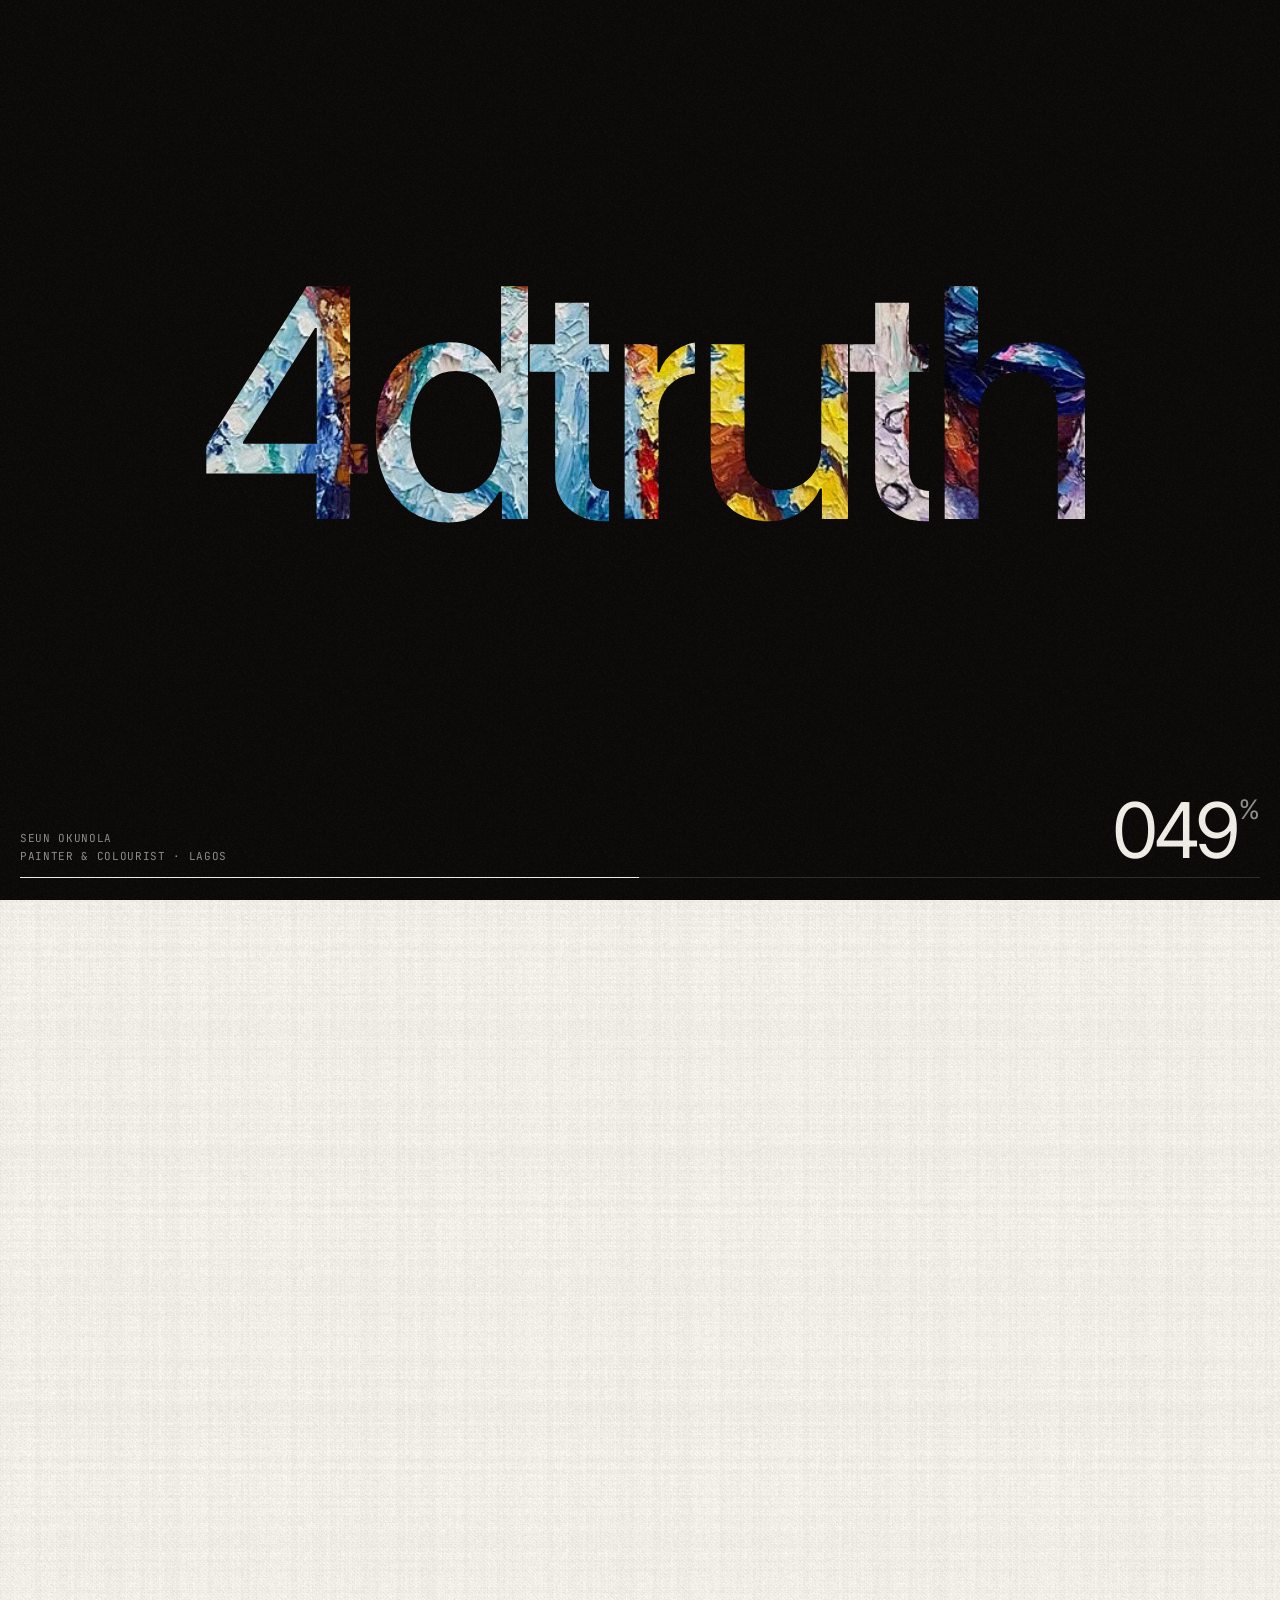
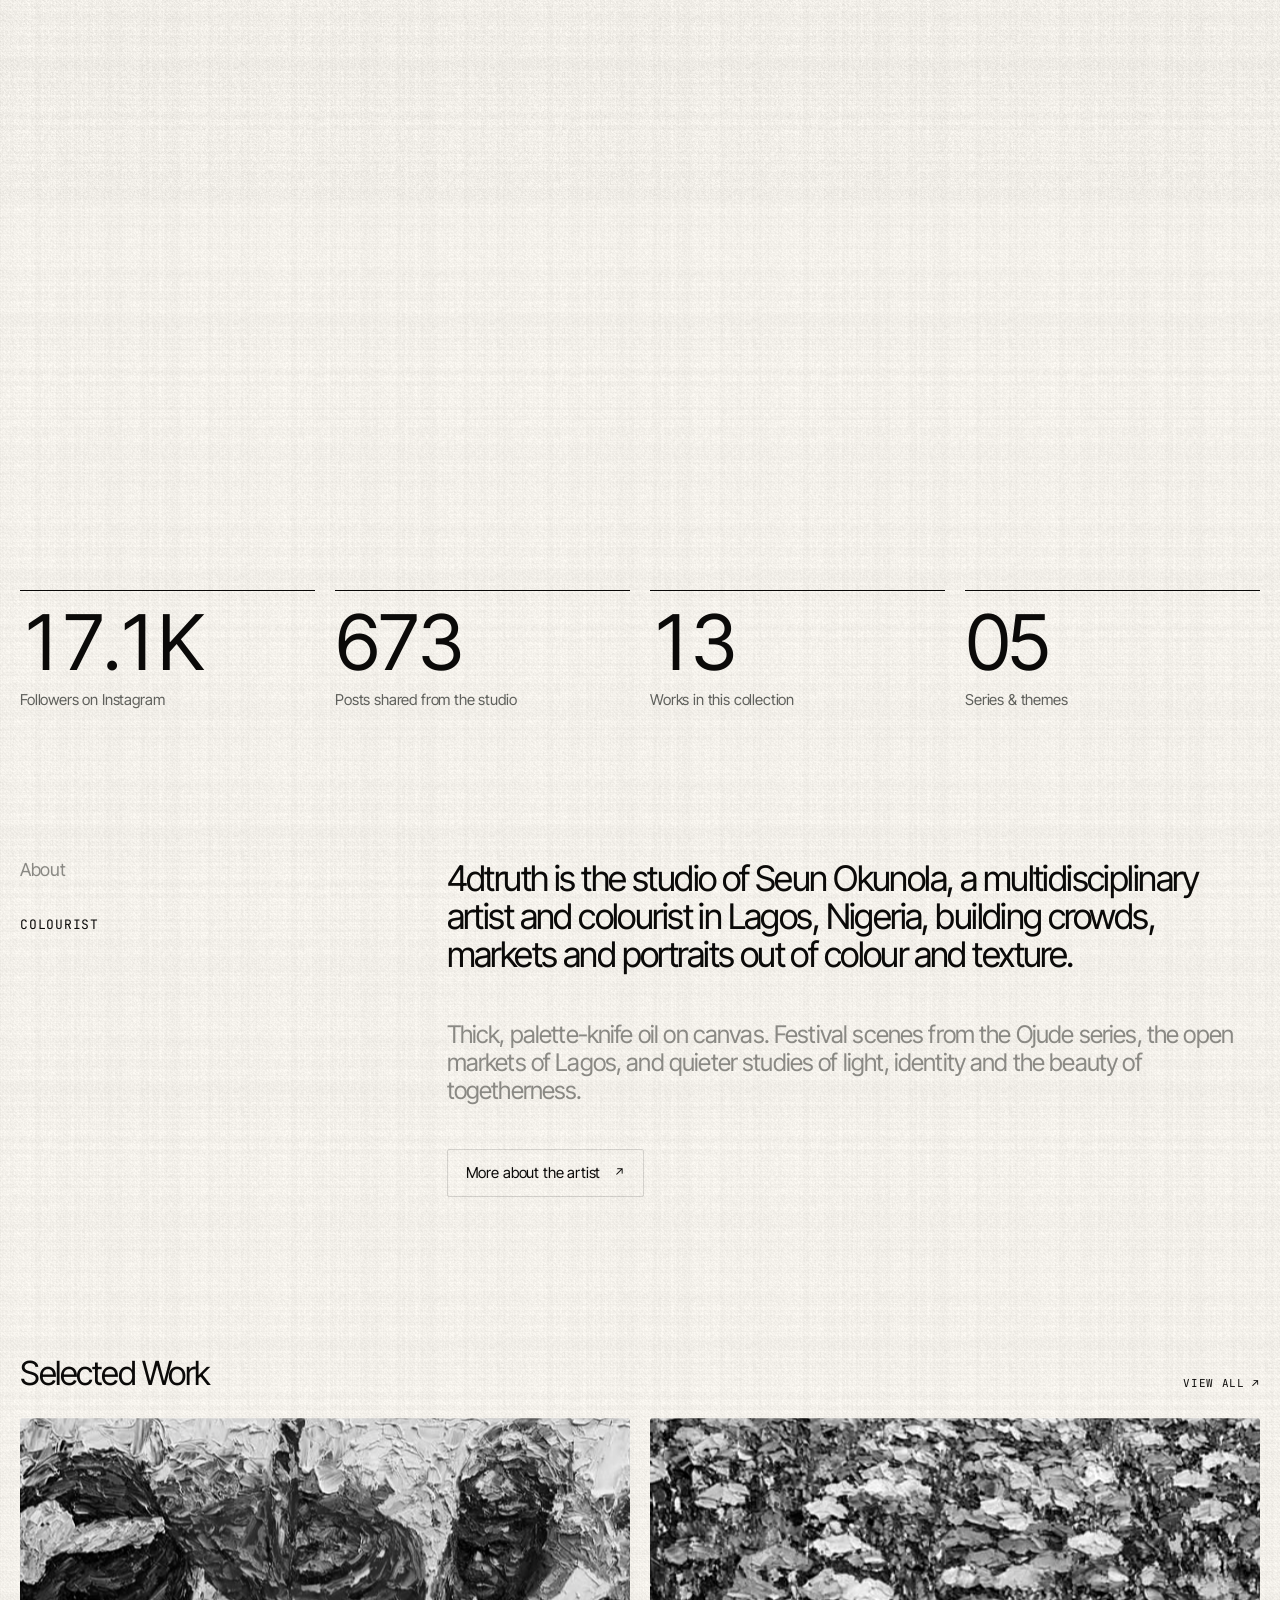
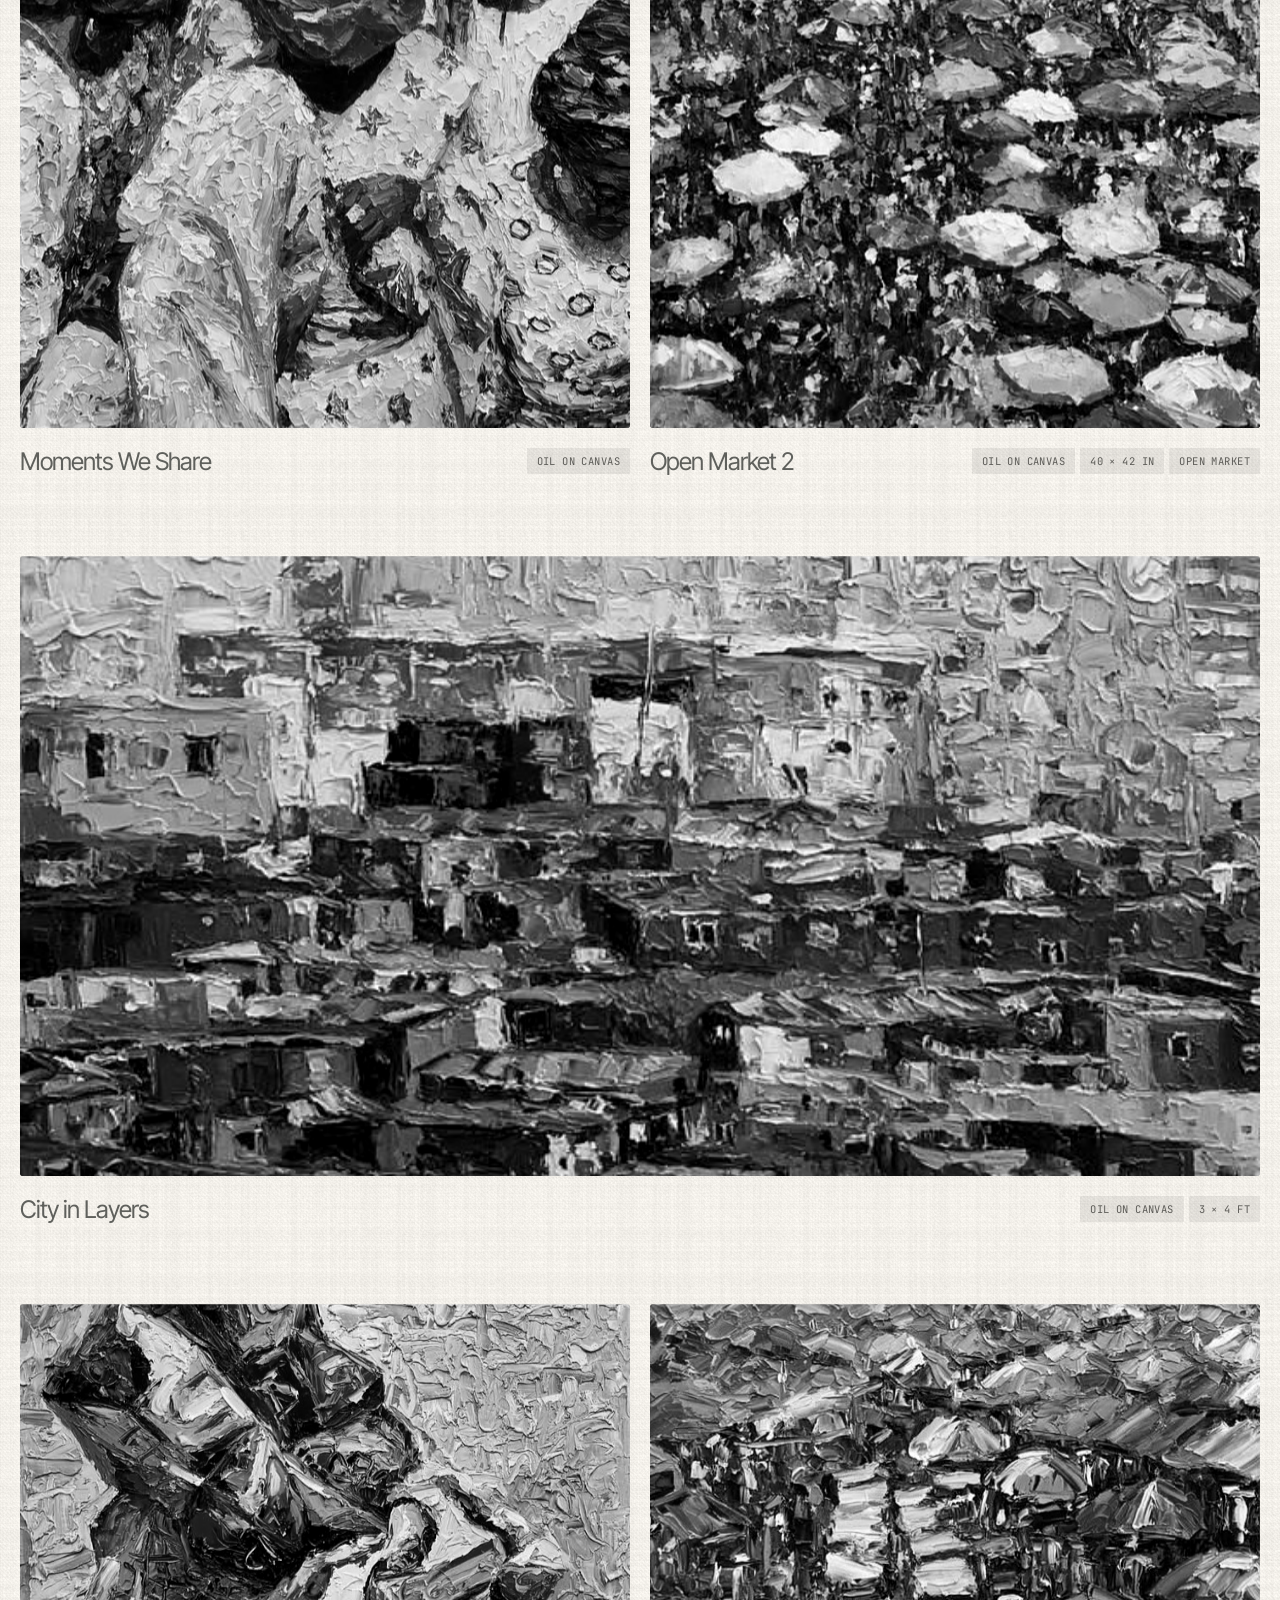
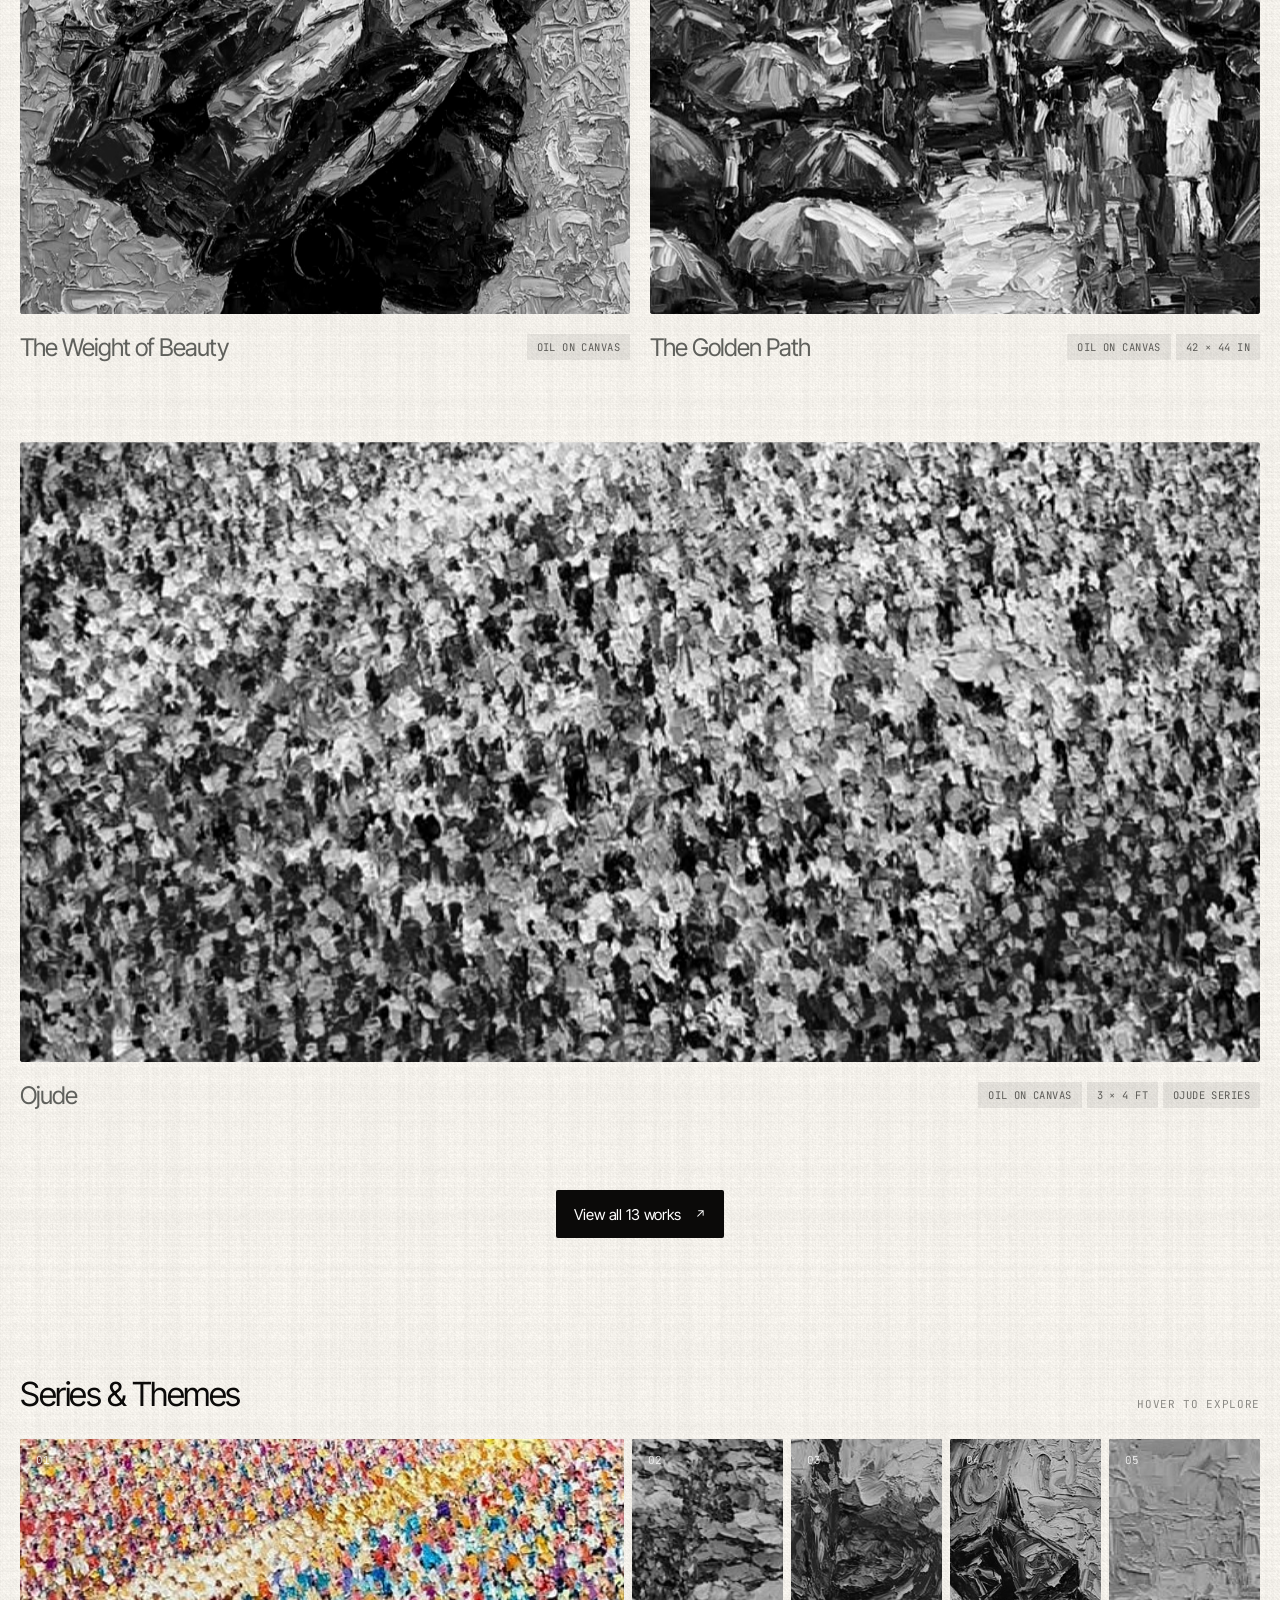
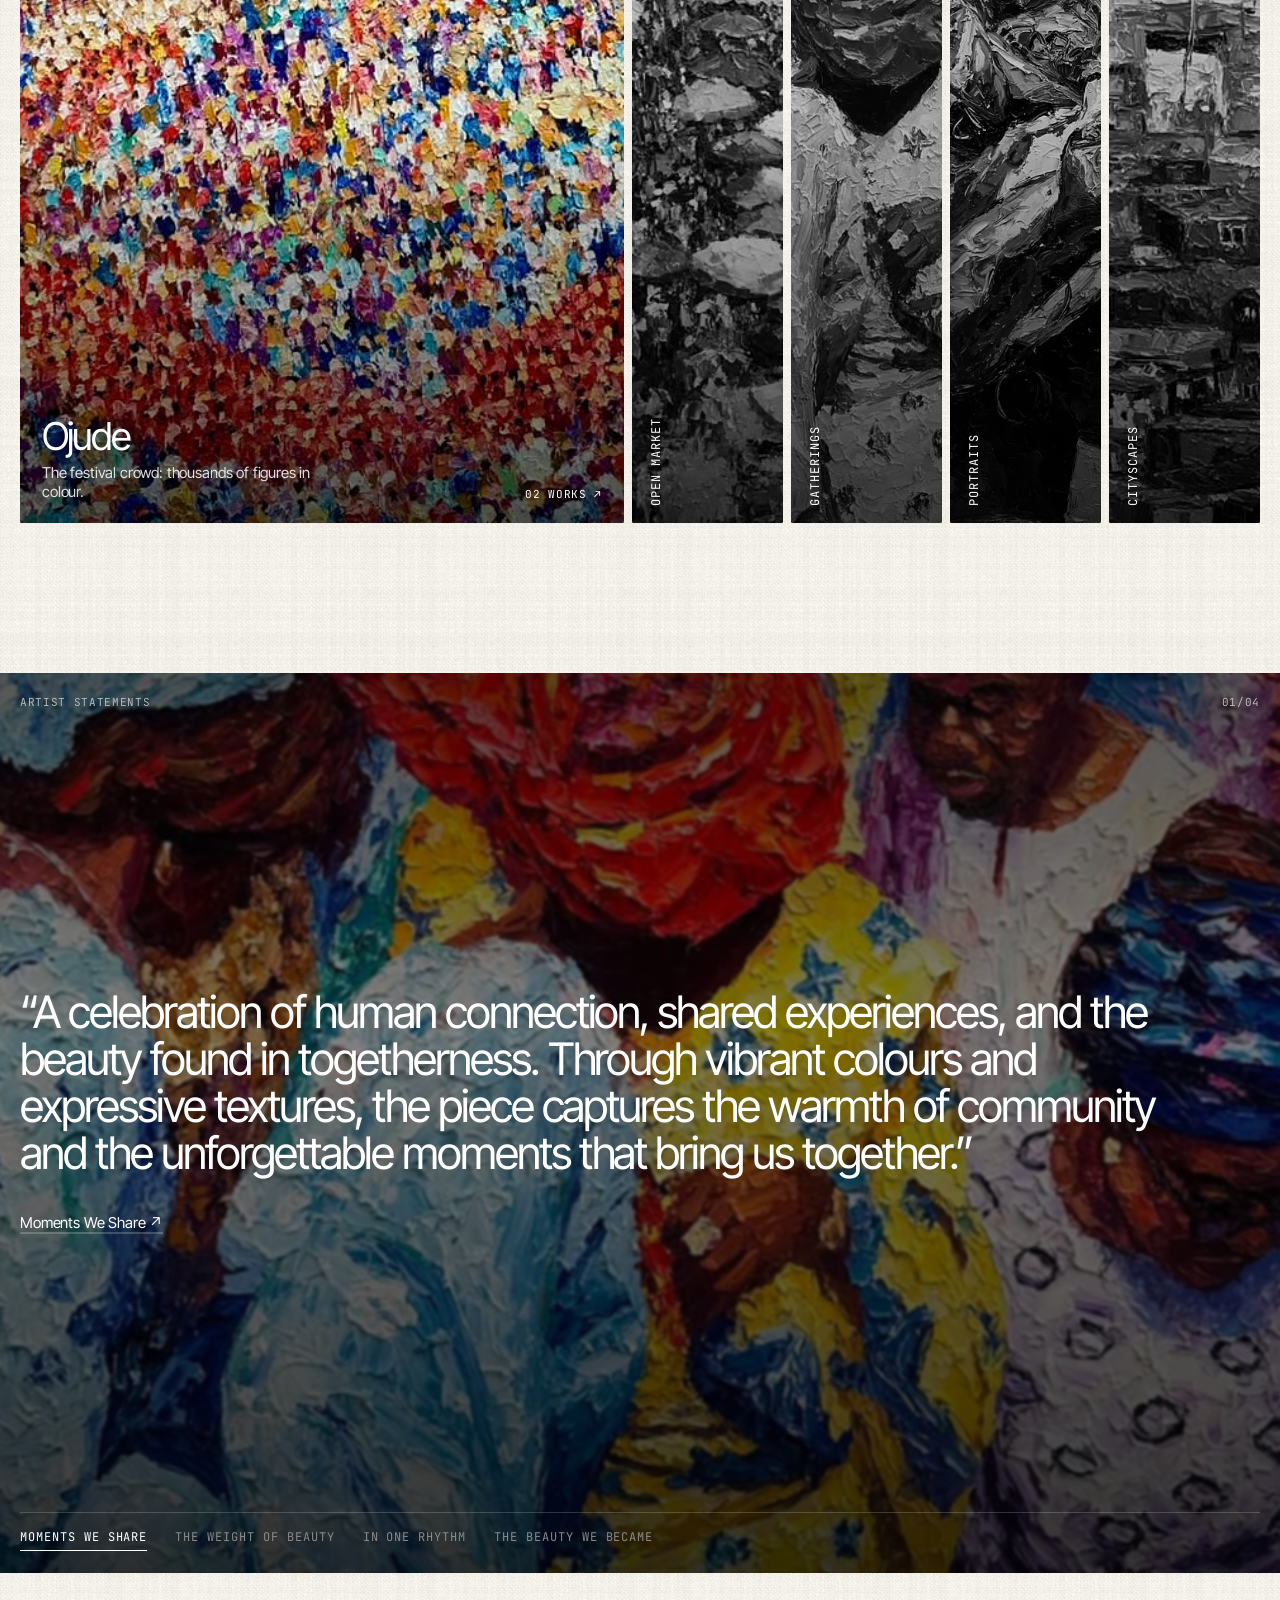
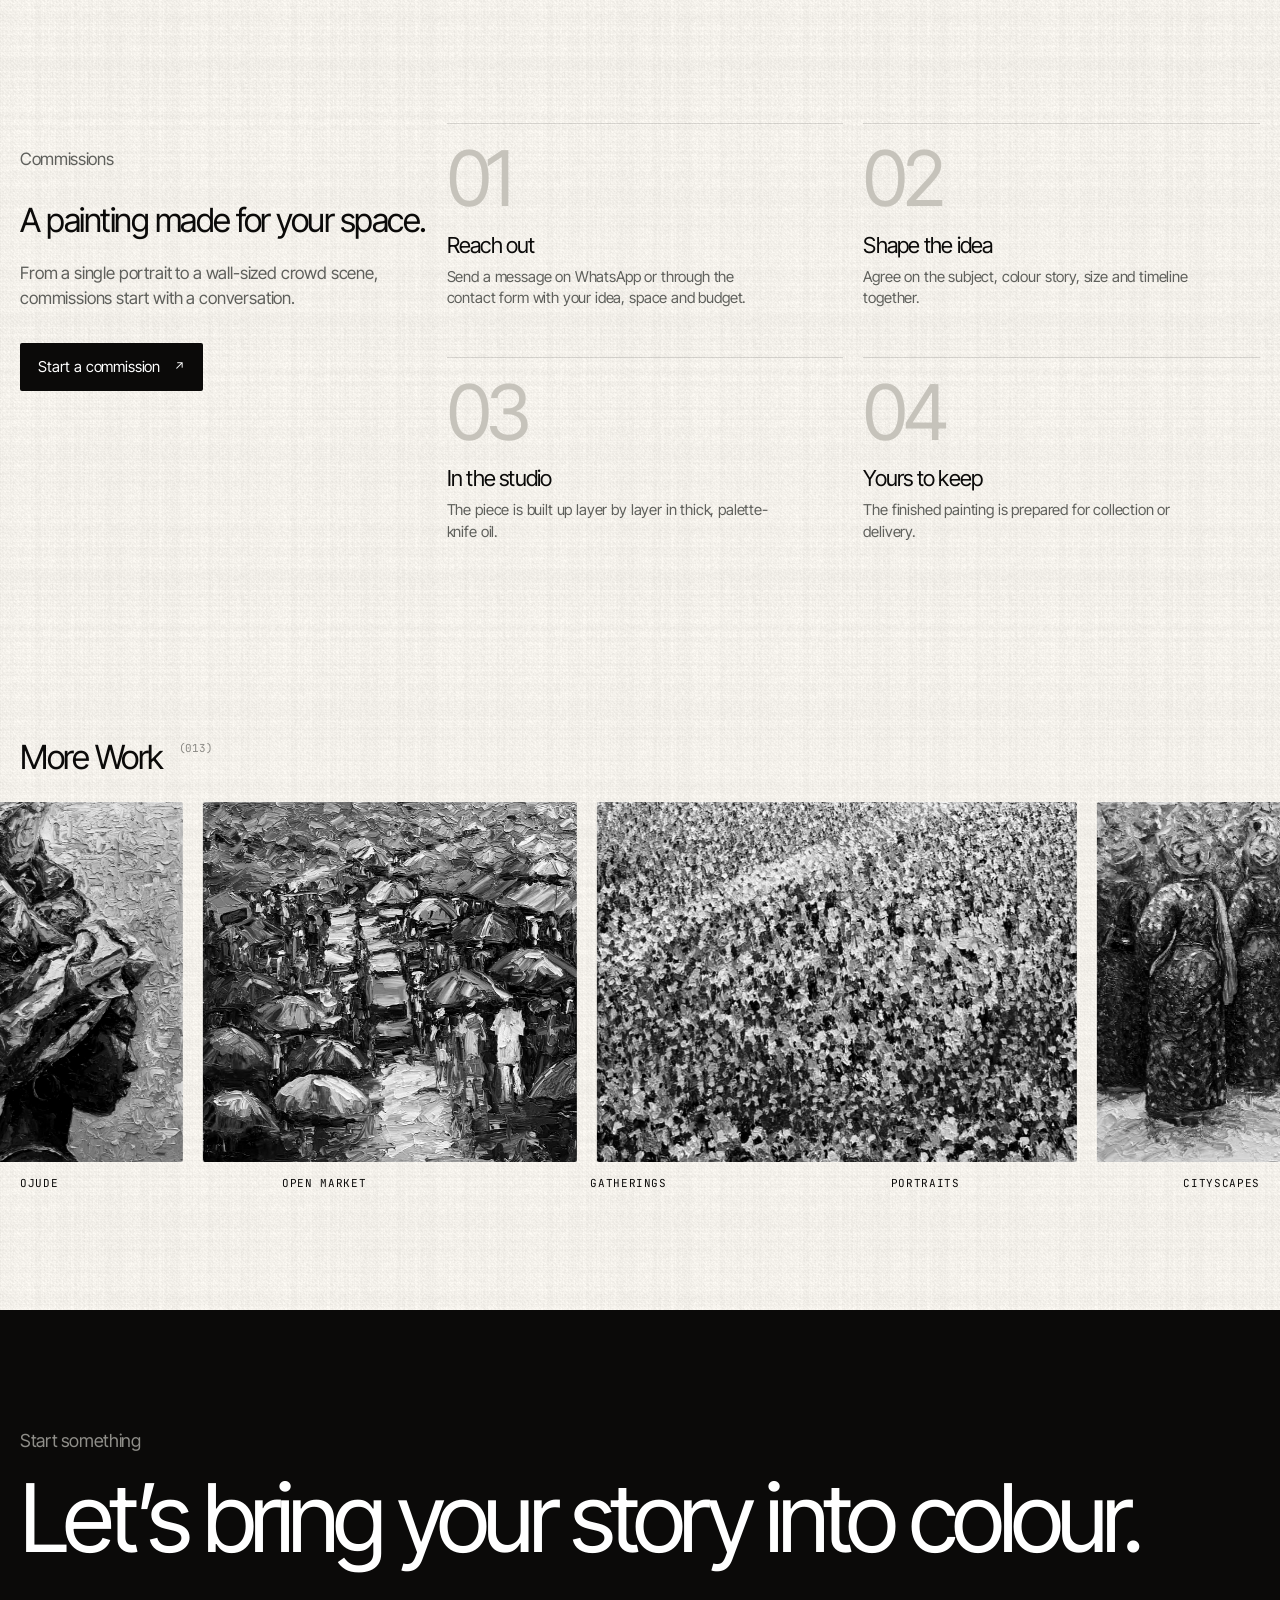
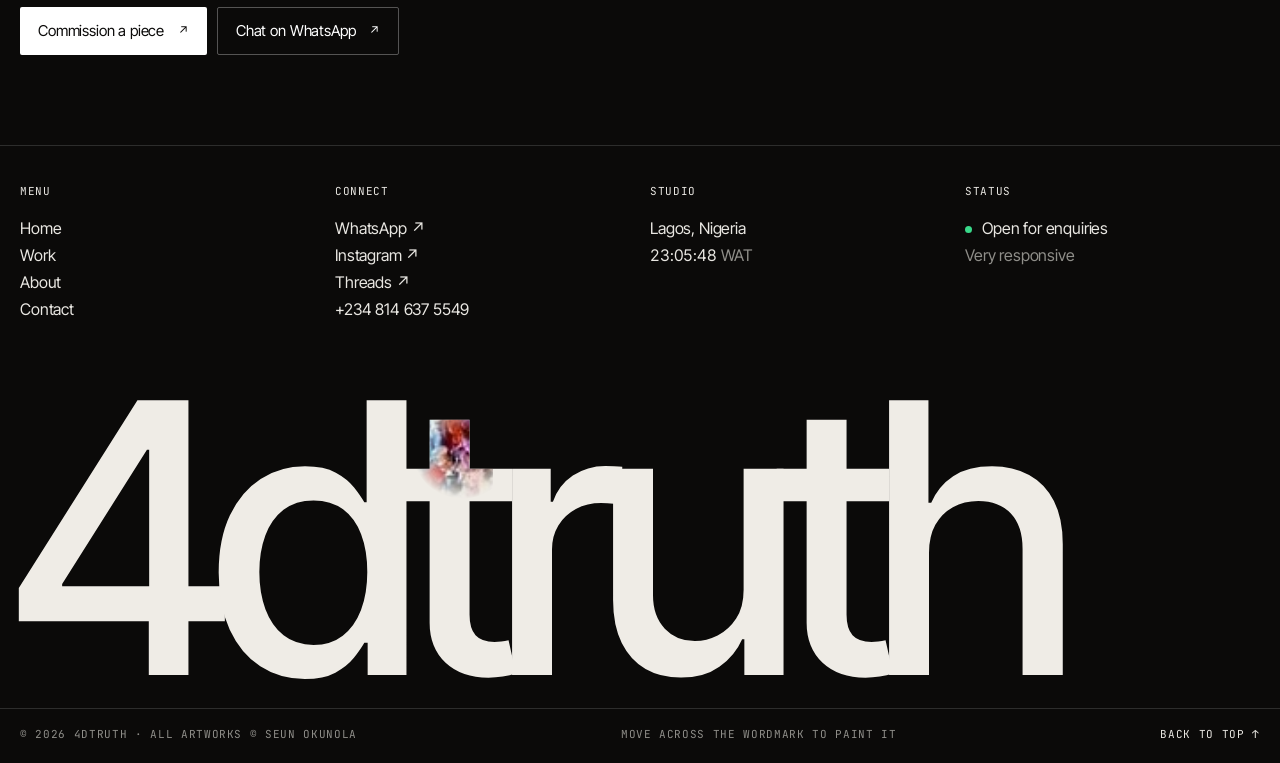
==== commit 10f5b46f: "Wordmark preloader, new footer wordmark, menu fixes - Premium preloader on every page (first visit p" ====
--- a/index.html
+++ b/index.html
@@ -9,18 +9,13 @@
   <meta property="og:description" content="I paint everything. Multidisciplinary artist and colourist based in Lagos, Nigeria." />
   <meta property="og:image" content="/assets/works/moments-we-share.jpg" />
   <link rel="icon" href="data:image/svg+xml,%3Csvg xmlns='http://www.w3.org/2000/svg' viewBox='0 0 32 32'%3E%3Crect width='32' height='32' fill='%230b0a09'/%3E%3Ctext x='16' y='22' font-family='Arial' font-weight='700' font-size='15' fill='white' text-anchor='middle'%3E4d%3C/text%3E%3C/svg%3E" />
-  <script>if (sessionStorage.getItem("fdt-pt")) document.documentElement.classList.add("pt-in");</script>
+  <script>(function(d,s){if(s.getItem("fdt-pt"))d.classList.add("pt-in");else if(!s.getItem("fdt-seen")&&!matchMedia("(prefers-reduced-motion: reduce)").matches)d.classList.add("preload");})(document.documentElement,sessionStorage);</script>
   <link rel="preconnect" href="https://fonts.googleapis.com" />
   <link rel="preconnect" href="https://fonts.gstatic.com" crossorigin />
   <link href="https://fonts.googleapis.com/css2?family=Inter+Tight:wght@300;400;500&family=JetBrains+Mono:wght@400;500&display=swap" rel="stylesheet" />
   <link rel="stylesheet" href="styles.css" />
 </head>
 <body data-page="home">
-  <!-- Loader (first visit per session): a ring of paintings spinning in 3D -->
-  <div class="loader" id="loader" aria-hidden="true">
-    <div class="ring-stage"><div class="ring" id="ring"></div></div>
-  </div>
-
   <main>
     <!-- Hero: pinned; the corner tile grows into the full reel as you scroll -->
     <section class="intro" id="top">
--- a/styles.css
+++ b/styles.css
@@ -104,6 +104,14 @@
 [data-reveal].fade { opacity: 0; transform: translateY(24px); transition: opacity 1s var(--ease), transform 1s var(--ease); }
 [data-reveal].fade.in { opacity: 1; transform: none; }
 
+/* ---------- Pictures: grey until hovered (touch: colour when centred) ---------- */
+.card-media img, .mq img, .next img, .piece-wall img, .ms img { filter: grayscale(1) contrast(1.04); }
+.card-media img, .mq img, .piece-wall img { transition: filter 1s var(--ease), scale .9s var(--ease), clip-path 1.3s var(--ease) .2s; }
+.card:hover .card-media img, .card.color .card-media img,
+.mq:hover img, .mq.color img,
+.piece-wall:hover img, .piece-wall.color img,
+.ms:hover img, .ms.color img { filter: grayscale(0) contrast(1); }
+
 /* ---------- Page transition ---------- */
 .pt {
   position: fixed; inset: 0; z-index: 150; background: var(--ink); color: #fff; pointer-events: none;
@@ -117,7 +125,7 @@
 html.pt-in .pt .pt-logo { opacity: 1; }
 .pt.open { clip-path: inset(0 0 100% 0); transition: clip-path .9s var(--ease) .1s; }
 
-/* ---------- Nav (no background: logo + menu) ---------- */
+/* ---------- Nav (no background: logo + hamburger menu, all screens) ---------- */
 .nav {
   position: fixed; inset: 0 0 auto 0; z-index: 60; height: var(--headH);
   display: flex; justify-content: space-between; align-items: center;
@@ -127,42 +135,110 @@
 .is-loading .nav { opacity: 0; transform: translateY(-10px); }
 html.nav-hide .nav { transform: translateY(calc(-1 * var(--headH))); transition: transform .45s var(--ease); }
 .nav-logo { font-size: 22px; font-weight: 500; letter-spacing: -0.045em; }
-.nav-menu { display: flex; gap: 22px; font-size: 15px; }
-.nav-menu a { position: relative; }
-.nav-menu a.cur::before { content: ""; position: absolute; left: -10px; top: 50%; width: 4px; height: 4px; background: currentColor; translate: 0 -50%; }
-.nav-burger { display: none; font-size: 15px; color: inherit; }
-
-/* Full-screen menu (mobile) */
+.nav-toggle { display: inline-flex; align-items: center; gap: 12px; height: 40px; padding: 0 2px; font-size: 15px; color: inherit; }
+.nav-toggle-t { display: inline-block; min-width: 44px; text-align: left; }
+
+/* Modern hamburger: two lines, the lower one shorter; morphs into an X */
+.burger { position: relative; width: 24px; height: 12px; display: block; }
+.burger i {
+  position: absolute; right: 0; height: 1.5px; background: currentColor; border-radius: 2px;
+  transition: transform .6s var(--ease), width .5s var(--ease), top .5s var(--ease);
+}
+.burger i:nth-child(1) { top: 0; width: 100%; }
+.burger i:nth-child(2) { top: calc(100% - 1.5px); width: 62%; }
+.nav-toggle:hover .burger i:nth-child(2) { width: 100%; }
+.nav-toggle:hover .burger i:nth-child(1) { width: 62%; }
+.menu-open .burger i { width: 100% !important; top: calc(50% - .75px); }
+.menu-open .burger i:nth-child(1) { transform: rotate(45deg); }
+.menu-open .burger i:nth-child(2) { transform: rotate(-45deg); }
+
+/* ---------- Menu overlay ---------- */
 .menu {
-  position: fixed; inset: 0; z-index: 55; background: var(--paper) url("assets/texture/canvas.png");
-  display: flex; flex-direction: column; justify-content: space-between; padding: calc(var(--headH) + 24px) var(--pad) 28px;
-  clip-path: inset(0 0 100% 0); visibility: hidden;
-  transition: clip-path .8s var(--ease), visibility 0s .8s;
-}
-.menu.open { clip-path: inset(0 0 0 0); visibility: visible; transition: clip-path .8s var(--ease), visibility 0s; }
-.menu-links { display: flex; flex-direction: column; border-top: 1px solid var(--line); }
-.menu-links a { display: flex; align-items: baseline; gap: 18px; padding: 14px 0; border-bottom: 1px solid var(--line); font-size: clamp(40px, 12vw, 72px); letter-spacing: -0.05em; line-height: 1; }
-.menu-links a .mono { color: var(--muted); }
-.menu-links a > span:last-child { transform: translateY(40%); opacity: 0; transition: transform .9s var(--ease), opacity .6s var(--ease); transition-delay: calc(.25s + var(--i) * 70ms); }
-.menu.open .menu-links a > span:last-child { transform: none; opacity: 1; }
-.menu-foot { display: flex; justify-content: space-between; gap: 12px; flex-wrap: wrap; color: var(--grey); }
-
-/* ---------- Loader (home, first visit) ---------- */
-.loader { position: fixed; inset: 0; z-index: 90; background: var(--paper) url("assets/texture/canvas.png"); display: grid; place-items: center; pointer-events: none; }
-.ring-stage { perspective: 1400px; width: 100%; height: 100%; display: grid; place-items: center; }
-.ring { position: relative; width: 120px; height: 90px; transform-style: preserve-3d; animation: ringSpin 2.6s var(--ease) forwards; }
-.ring-card {
-  position: absolute; inset: 0; transform-style: preserve-3d; background-size: cover; background-position: center;
-  transform: rotateY(calc(var(--k) * 45deg)) translateZ(210px);
-  opacity: 0; animation: cardIn .6s var(--ease) forwards; animation-delay: calc(var(--k) * 70ms + 150ms);
-}
-@keyframes ringSpin {
-  0% { transform: rotateX(-8deg) rotateZ(-4deg) rotateY(40deg) scale(.7); }
-  100% { transform: rotateX(-4deg) rotateZ(0deg) rotateY(-320deg) scale(1); }
-}
-@keyframes cardIn { to { opacity: 1; } }
-.loader.out .ring { transition: opacity .5s var(--ease); opacity: 0; }
-.loader.gone { opacity: 0; visibility: hidden; transition: opacity .3s linear, visibility 0s .3s; }
+  position: fixed; inset: 0; z-index: 55; color: #f1eee8;
+  background: var(--ink);
+  display: grid; grid-template-rows: 1fr auto auto; gap: 28px;
+  padding: calc(var(--headH) + 28px) var(--pad) 22px;
+  clip-path: inset(0 0 100% 0); visibility: hidden; overflow-y: auto; overscroll-behavior: contain;
+  transition: clip-path .9s var(--ease), visibility 0s .9s;
+}
+.menu::before { /* soft colour glow from the active painting */
+  content: ""; position: absolute; inset: -20%; z-index: -1; opacity: .22;
+  background: radial-gradient(circle at 75% 40%, rgba(214,120,60,.55), transparent 55%), radial-gradient(circle at 20% 90%, rgba(60,110,200,.45), transparent 50%);
+  filter: blur(40px);
+}
+.menu.open { clip-path: inset(0 0 0 0); visibility: visible; transition: clip-path .9s var(--ease), visibility 0s; }
+.menu-grid { display: grid; grid-template-columns: 1.25fr 1fr; gap: 40px; min-height: 0; }
+.menu-links { display: flex; flex-direction: column; justify-content: center; border-top: 1px solid rgba(255,255,255,.14); }
+.menu-links a {
+  display: grid; grid-template-columns: 56px 1fr auto; align-items: baseline; gap: 12px;
+  padding: min(12px, 1.2vh) 0; border-bottom: 1px solid rgba(255,255,255,.14);
+  transition: opacity .5s var(--ease);
+}
+.menu-links a.dim { opacity: .28; }
+.ml-i { color: #8f8e89; }
+.ml-t { display: block; font-size: clamp(40px, min(8vw, 10.5vh), 136px); letter-spacing: -0.065em; line-height: .95; padding-bottom: .04em; }
+.ml-tt { display: inline-block; padding-right: .08em; clip-path: inset(-.2em -.3em 100% -.1em); transform: translateY(.35em); transition: clip-path 1s var(--ease), transform 1s var(--ease), translate .6s var(--expo); transition-delay: calc(.25s + var(--i) * 80ms), calc(.25s + var(--i) * 80ms), 0s; }
+.menu.open .ml-tt { clip-path: inset(-.2em -.3em -.25em -.1em); transform: none; }
+.menu-links a:hover .ml-tt { translate: 1.2rem 0; }
+.menu-links a.cur .ml-t::after { content: ""; display: inline-block; width: .14em; height: .14em; border-radius: 50%; background: #39d98a; margin-left: .12em; vertical-align: .6em; }
+.ml-s { color: #8f8e89; opacity: 0; transform: translateY(8px); transition: opacity .6s var(--ease), transform .6s var(--ease); transition-delay: calc(.45s + var(--i) * 80ms); }
+.menu.open .ml-s { opacity: 1; transform: none; }
+
+.menu-preview { position: relative; min-height: 0; }
+.mp { position: absolute; inset: 0; margin: 0; overflow: hidden; border-radius: 3px; clip-path: inset(100% 0 0 0 round 3px); transition: clip-path .9s var(--ease); }
+.mp img { width: 100%; height: 100%; object-fit: cover; transform: scale(1.15); filter: grayscale(1) contrast(1.04); transition: transform 1.4s var(--ease), filter 1s var(--ease); }
+.menu-preview:hover .mp img, .mp.color img { filter: grayscale(0) contrast(1); }
+.mp figcaption { position: absolute; left: 14px; bottom: 12px; color: #fff; text-shadow: 0 1px 10px rgba(0,0,0,.5); }
+.menu.open .mp.act { clip-path: inset(0 0 0 0 round 3px); z-index: 1; transition-delay: .2s; }
+.menu.open .mp.act img { transform: scale(1); transition-delay: .2s; }
+
+.menu-strip { overflow: hidden; }
+.menu-h { color: #8f8e89; margin-bottom: 12px; }
+.ms-row { display: grid; grid-template-columns: repeat(6, 1fr); gap: 10px; }
+.ms { position: relative; display: block; height: clamp(70px, 14vh, 150px); overflow: hidden; border-radius: 2px; opacity: 0; transform: translateY(24px); transition: opacity .8s var(--ease), transform .8s var(--ease); transition-delay: calc(.5s + var(--i) * 60ms); }
+.menu.open .ms { opacity: 1; transform: none; }
+.ms img { width: 100%; height: 100%; object-fit: cover; transition: scale .8s var(--ease), filter .8s var(--ease); }
+.ms span { position: absolute; left: 8px; bottom: 6px; right: 8px; color: #fff; font-size: 9.5px; opacity: 0; transform: translateY(4px); transition: opacity .4s var(--ease), transform .4s var(--ease); white-space: nowrap; overflow: hidden; text-overflow: ellipsis; text-shadow: 0 1px 8px rgba(0,0,0,.6); }
+.ms:hover img { scale: 1.06; }
+.ms:hover span { opacity: 1; transform: none; }
+
+.menu-foot { display: flex; justify-content: space-between; align-items: center; gap: 16px 28px; flex-wrap: wrap; border-top: 1px solid rgba(255,255,255,.14); padding-top: 18px; opacity: 0; transition: opacity .8s var(--ease) .6s; }
+.menu.open .menu-foot { opacity: 1; }
+.mf-links, .mf-meta { display: flex; gap: 22px; flex-wrap: wrap; color: #cfccc5; }
+.mf-meta { color: #8f8e89; }
+.mf-meta [data-clock] { color: #cfccc5; font-variant-numeric: tabular-nums; }
+
+/* ---------- Preloader (first visit, every page) ---------- */
+html.preload body::before { content: ""; position: fixed; inset: 0; z-index: 170; background: var(--ink); }
+.pl {
+  position: fixed; inset: 0; z-index: 180; background: var(--ink); color: #f1eee8;
+  display: grid; grid-template-rows: 1fr auto auto; padding: 22px var(--pad);
+  clip-path: inset(0 0 0 0);
+}
+.pl.wipe { clip-path: inset(0 0 100% 0); transition: clip-path 1.05s var(--ease); }
+.pl-word {
+  align-self: center; justify-self: center; display: flex;
+  font-size: min(25vw, 46vh); font-weight: 500; letter-spacing: -0.075em; line-height: .9;
+}
+.pl-l { display: block; overflow: hidden; padding: .02em .02em .06em; margin: 0 -.02em; }
+.pl-c {
+  display: block; color: transparent;
+  background-image: var(--paint); background-size: var(--fw, 100vw) auto; background-repeat: no-repeat;
+  background-position: var(--ox, 0px) 50%;
+  -webkit-background-clip: text; background-clip: text;
+  transform: translateY(110%) rotate(6deg); transform-origin: 0 100%;
+  transition: transform 1.1s var(--ease); transition-delay: calc(var(--i) * 70ms + 100ms);
+}
+.pl.in .pl-c { transform: none; }
+.pl.out .pl-c { transform: translateY(-115%) rotate(-4deg); transition: transform .9s var(--ease); transition-delay: calc(var(--i) * 45ms); }
+.pl-foot { display: flex; justify-content: space-between; align-items: flex-end; gap: 20px; padding-bottom: 14px; opacity: 0; transition: opacity .8s var(--ease) .5s; }
+.pl.in .pl-foot { opacity: 1; }
+.pl.out .pl-foot { opacity: 0; transition: opacity .4s var(--ease); }
+.pl-meta { display: flex; flex-direction: column; gap: 4px; color: #8f8e89; }
+.pl-count { font-size: clamp(40px, 6vw, 92px); letter-spacing: -0.06em; line-height: .85; font-variant-numeric: tabular-nums; }
+.pl-pc { font-size: .35em; vertical-align: top; margin-left: .1em; color: #8f8e89; letter-spacing: 0; }
+.pl-bar { height: 1px; background: rgba(255,255,255,.14); overflow: hidden; }
+.pl-bar i { display: block; height: 100%; background: #f1eee8; transform: scaleX(0); transform-origin: left; }
 
 /* ---------- Home: intro / hero / reel ---------- */
 .intro { position: relative; height: 230vh; }
@@ -171,7 +247,7 @@
   position: absolute; inset: 0; background: #111; overflow: hidden;
   clip-path: inset(var(--ht, 0%) var(--hr, 0%) var(--hb, 0%) var(--hl, 0%) round var(--hrad, 0px));
 }
-.hero-video { position: absolute; inset: 0; width: 100%; height: 100%; object-fit: cover; transform: scale(var(--hs, 1.08)); }
+.hero-video { position: absolute; inset: 0; width: 100%; height: 100%; object-fit: cover; transform: scale(var(--hs, 1.02)); }
 .hero-shade { position: absolute; inset: 0; background: radial-gradient(ellipse at 50% 55%, rgba(0,0,0,.32), rgba(0,0,0,.12) 60%), linear-gradient(180deg, rgba(0,0,0,.25), rgba(0,0,0,.05) 40%, rgba(0,0,0,.5)); }
 .hero-content {
   position: absolute; left: 50%; top: 50%; translate: -50% -50%; width: min(92vw, 1120px);
@@ -229,7 +305,7 @@
 .card-media { position: relative; overflow: hidden; background: #e7e3db; aspect-ratio: 1 / 1; border-radius: 2px; clip-path: inset(100% 0 0 0 round 2px); transition: clip-path 1.3s var(--ease); }
 .card.in .card-media { clip-path: inset(0 0 0 0 round 2px); }
 .card.wide .card-media { aspect-ratio: 16 / 8; }
-.card-media img { position: absolute; left: 0; top: -8%; width: 100%; height: 116%; object-fit: cover; transform: translate3d(0, var(--py, 0px), 0); transition: scale .9s var(--ease); }
+.card-media img { position: absolute; left: 0; top: -8%; width: 100%; height: 116%; object-fit: cover; transform: translate3d(0, var(--py, 0px), 0); transition: scale .9s var(--ease), filter 1s var(--ease); }
 .card:hover .card-media img { scale: 1.03; }
 .card-info { display: flex; justify-content: space-between; align-items: center; gap: 16px; padding-top: 18px; }
 .card-info h3 { font-size: clamp(20px, 1.9vw, 28px); font-weight: 400; letter-spacing: -0.04em; color: var(--grey); transition: color .3s var(--ease); white-space: nowrap; }
@@ -247,8 +323,8 @@
   transition: flex .8s var(--ease);
 }
 .sp:hover, .sp.act { flex: 4; }
-.sp img { position: absolute; inset: 0; width: 100%; height: 100%; object-fit: cover; transform: scale(1.08); transition: transform 1.2s var(--ease), filter .8s var(--ease); filter: saturate(.85) brightness(.8); }
-.sp:hover img, .sp.act img { transform: scale(1); filter: none; }
+.sp img { position: absolute; inset: 0; width: 100%; height: 100%; object-fit: cover; transform: scale(1.08); transition: transform 1.2s var(--ease), filter .8s var(--ease); filter: grayscale(1) brightness(.8); }
+.sp:hover img, .sp.act img, .sp.color img { transform: scale(1); filter: none; }
 .sp::after { content: ""; position: absolute; inset: 0; background: linear-gradient(180deg, rgba(0,0,0,0) 40%, rgba(0,0,0,.65)); }
 .sp-v { position: absolute; z-index: 2; left: 16px; bottom: 18px; writing-mode: vertical-rl; transform: rotate(180deg); font-family: var(--mono); font-size: 12px; letter-spacing: .08em; text-transform: uppercase; transition: opacity .35s var(--ease) .4s, transform .35s var(--ease) .4s; }
 .sp:hover .sp-v, .sp.act .sp-v { opacity: 0; transform: rotate(180deg) translateY(.6rem); transition-delay: 0s; }
@@ -296,7 +372,7 @@
 .marquee { overflow: hidden; }
 .marquee-track { display: flex; gap: 20px; width: max-content; will-change: transform; }
 .mq { position: relative; height: clamp(260px, 40vh, 440px); flex: none; overflow: hidden; border-radius: 2px; }
-.mq img { height: 100%; width: auto; transition: scale .9s var(--ease); }
+.mq img { height: 100%; width: auto; transition: scale .9s var(--ease), filter 1s var(--ease); }
 .mq:hover img { scale: 1.04; }
 .mq span { position: absolute; left: 12px; bottom: 10px; color: #fff; font-size: 14px; opacity: 0; transform: translateY(6px); transition: opacity .5s var(--ease), transform .5s var(--ease); text-shadow: 0 1px 8px rgba(0,0,0,.4); }
 .mq:hover span { opacity: 1; transform: none; }
@@ -317,19 +393,29 @@
 .f-dot { display: inline-block; width: 7px; height: 7px; border-radius: 50%; background: #39d98a; margin-right: 10px; vertical-align: middle; box-shadow: 0 0 0 0 rgba(57,217,138,.6); animation: pulse 2s infinite; }
 @keyframes pulse { 0% { box-shadow: 0 0 0 0 rgba(57,217,138,.5); } 70% { box-shadow: 0 0 0 9px rgba(57,217,138,0); } 100% { box-shadow: 0 0 0 0 rgba(57,217,138,0); } }
 .f-word {
-  display: flex; padding: 40px 0 0 calc(var(--pad) - 1.2vw); font-size: 29vw; font-weight: 500; letter-spacing: -0.075em; line-height: .86;
-  white-space: nowrap; overflow: hidden; cursor: pointer; --mx: 0; --my: 0;
-}
-.f-word span {
-  display: inline-block; color: transparent;
+  position: relative; display: block; margin: 56px 0 0; padding: 0 0 0 calc(var(--pad) - 1.1vw);
+  font-size: 29.5vw; font-weight: 500; letter-spacing: -0.075em; line-height: .84;
+  white-space: nowrap; overflow: hidden; cursor: crosshair; --p: 0;
+}
+.fw-base, .fw-paint { display: flex; }
+.fw-paint {
+  position: absolute; inset: 0 0 0 calc(var(--pad) - 1.1vw); pointer-events: none;
+  -webkit-mask-image: radial-gradient(circle var(--sr, 0px) at var(--sx, 50%) var(--sy, 50%), #000 35%, rgba(0,0,0,.6) 60%, transparent 100%);
+          mask-image: radial-gradient(circle var(--sr, 0px) at var(--sx, 50%) var(--sy, 50%), #000 35%, rgba(0,0,0,.6) 60%, transparent 100%);
+}
+.fw-l {
+  display: inline-block; color: #efece6; padding-bottom: .03em;
+  /* each letter rises at its own pace as the footer scrolls in */
+  transform: translateY(calc((1 - var(--p)) * (62% + var(--i) * 9%))) rotate(calc((1 - var(--p)) * (var(--i) - 3) * 1.6deg));
+  opacity: calc(.2 + var(--p) * .8);
+  will-change: transform;
+}
+.fw-p {
+  color: transparent;
   background-image: var(--paint); background-size: var(--fw, 100vw) auto; background-repeat: no-repeat;
-  background-position: calc(var(--ox, 0px) + var(--mx) * -60px) calc(50% + var(--my) * -80px);
+  background-position: var(--ox, 0px) 50%;
   -webkit-background-clip: text; background-clip: text;
-  transform: translateY(105%); transition: transform 1.2s var(--ease), background-position .6s var(--expo);
-  transition-delay: calc(var(--i) * 60ms), 0s;
-}
-.f-word.in span { transform: none; }
-.f-word:hover span { transform: translateY(calc(sin(var(--i) * 1.3) * 4%)); transition: transform .9s var(--expo), background-position .6s var(--expo); }
+}
 .f-bottom { display: flex; justify-content: space-between; gap: 16px; padding: 18px var(--pad) 22px; color: #8f8e89; border-top: 1px solid rgba(255,255,255,.14); flex-wrap: wrap; }
 .f-bottom a { color: #e9e7e2; }
 
@@ -371,7 +457,7 @@
 .crumbs { display: flex; gap: 10px; color: var(--muted); margin-bottom: 26px; }
 .crumbs a:hover { color: var(--ink); }
 .piece-wall { position: relative; background: rgba(11,10,9,.05); border-radius: 2px; display: grid; place-items: center; padding: 8% 10%; min-height: calc(100vh - var(--headH) - 80px); }
-.piece-wall img { max-height: 76vh; width: auto; box-shadow: 0 2px 4px rgba(0,0,0,.08), 0 40px 70px -30px rgba(0,0,0,.5); clip-path: inset(100% 0 0 0); transition: clip-path 1.3s var(--ease) .2s; }
+.piece-wall img { max-height: 76vh; width: auto; box-shadow: 0 2px 4px rgba(0,0,0,.08), 0 40px 70px -30px rgba(0,0,0,.5); clip-path: inset(100% 0 0 0); transition: clip-path 1.3s var(--ease) .2s, filter 1s var(--ease); }
 .piece-wall.in img { clip-path: inset(0 0 0 0); }
 .piece-info { position: sticky; top: calc(var(--headH) + 40px); }
 .piece-idx { color: var(--muted); margin-bottom: 18px; display: block; }
@@ -383,8 +469,8 @@
 .piece-btns { display: flex; gap: 10px; flex-wrap: wrap; margin-top: 34px; }
 .pager { display: flex; justify-content: space-between; margin-top: 28px; }
 .next { display: block; position: relative; overflow: hidden; color: #fff; height: 70vh; min-height: 460px; margin: 0 var(--pad); border-radius: 2px; }
-.next img { position: absolute; inset: -6% 0; width: 100%; height: 112%; object-fit: cover; transform: translate3d(0, var(--py, 0px), 0) scale(1.04); transition: scale 1.2s var(--ease); filter: brightness(.7); }
-.next:hover img { scale: 1.06; }
+.next img { position: absolute; inset: -6% 0; width: 100%; height: 112%; object-fit: cover; transform: translate3d(0, var(--py, 0px), 0) scale(1.04); transition: scale 1.2s var(--ease), filter 1s var(--ease); filter: grayscale(1) brightness(.7); }
+.next:hover img, .next.color img { scale: 1.06; filter: grayscale(0) brightness(.7); }
 .next-in { position: absolute; inset: auto var(--pad) 24px var(--pad); display: flex; justify-content: space-between; align-items: flex-end; gap: 20px; }
 .next-t { font-size: clamp(44px, 8vw, 140px); letter-spacing: -0.065em; line-height: .9; }
 .related { padding: 150px 0 140px; }
@@ -449,8 +535,17 @@
 }
 @media (max-width: 860px) {
   :root { --pad: 16px; }
-  .nav-menu { display: none; }
-  .nav-burger { display: block; }
+  .menu { grid-template-rows: 1fr auto auto; gap: 22px; padding-top: calc(var(--headH) + 12px); }
+  .menu-grid { grid-template-columns: 1fr; }
+  .menu-preview { display: none; }
+  .menu-links a { grid-template-columns: 34px 1fr; padding: 10px 0; }
+  .ml-s { grid-column: 2; margin-top: -4px; }
+  .ml-t { font-size: clamp(40px, min(14vw, 9vh), 80px); }
+  .ms-row { display: flex; overflow-x: auto; gap: 8px; scrollbar-width: none; margin: 0 calc(-1 * var(--pad)); padding: 0 var(--pad); }
+  .ms-row::-webkit-scrollbar { display: none; }
+  .ms { flex: none; width: 34vw; height: auto; aspect-ratio: 4 / 3; }
+  .ms span { opacity: 1; transform: none; }
+  .menu-foot { flex-direction: column; align-items: flex-start; }
   .intro { height: 200vh; }
   .hero-btns .btn { height: 44px; }
   .stats { grid-template-columns: 1fr 1fr; gap: 36px 16px; padding-top: 90px; }
